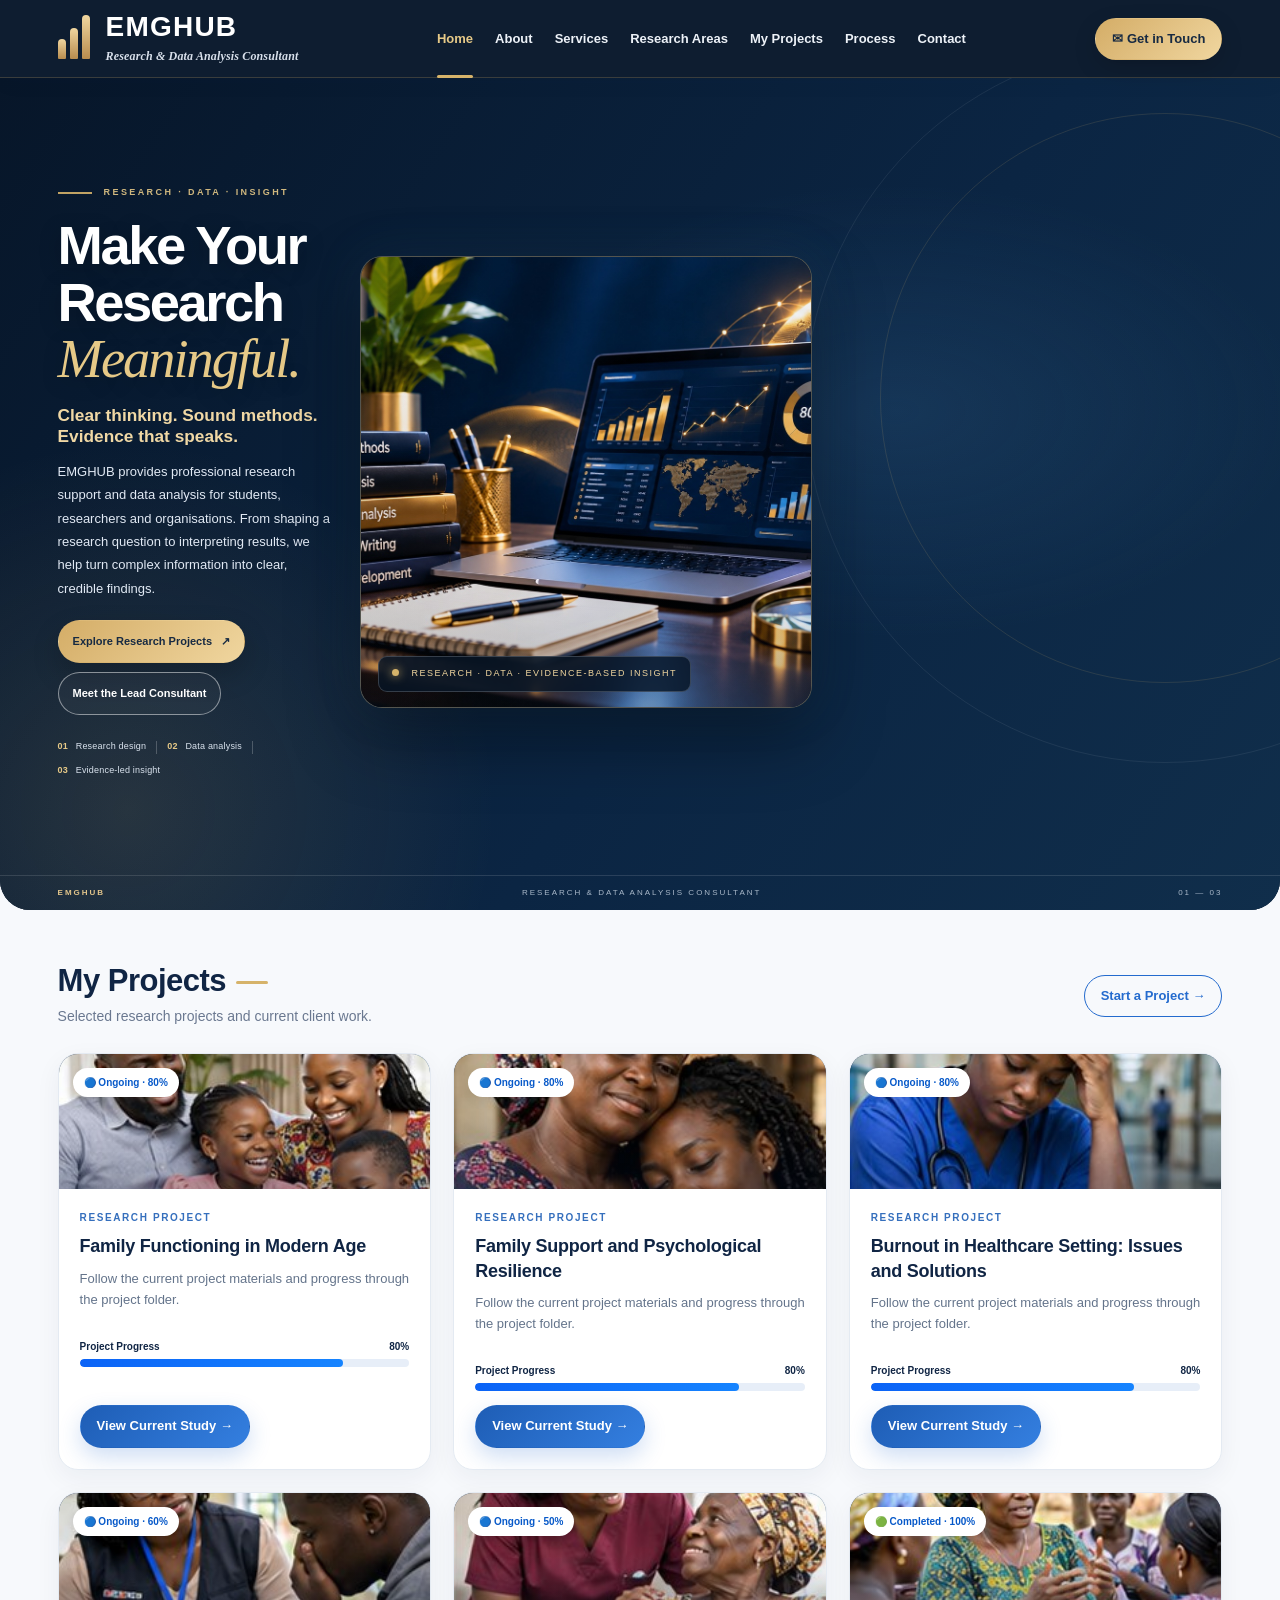
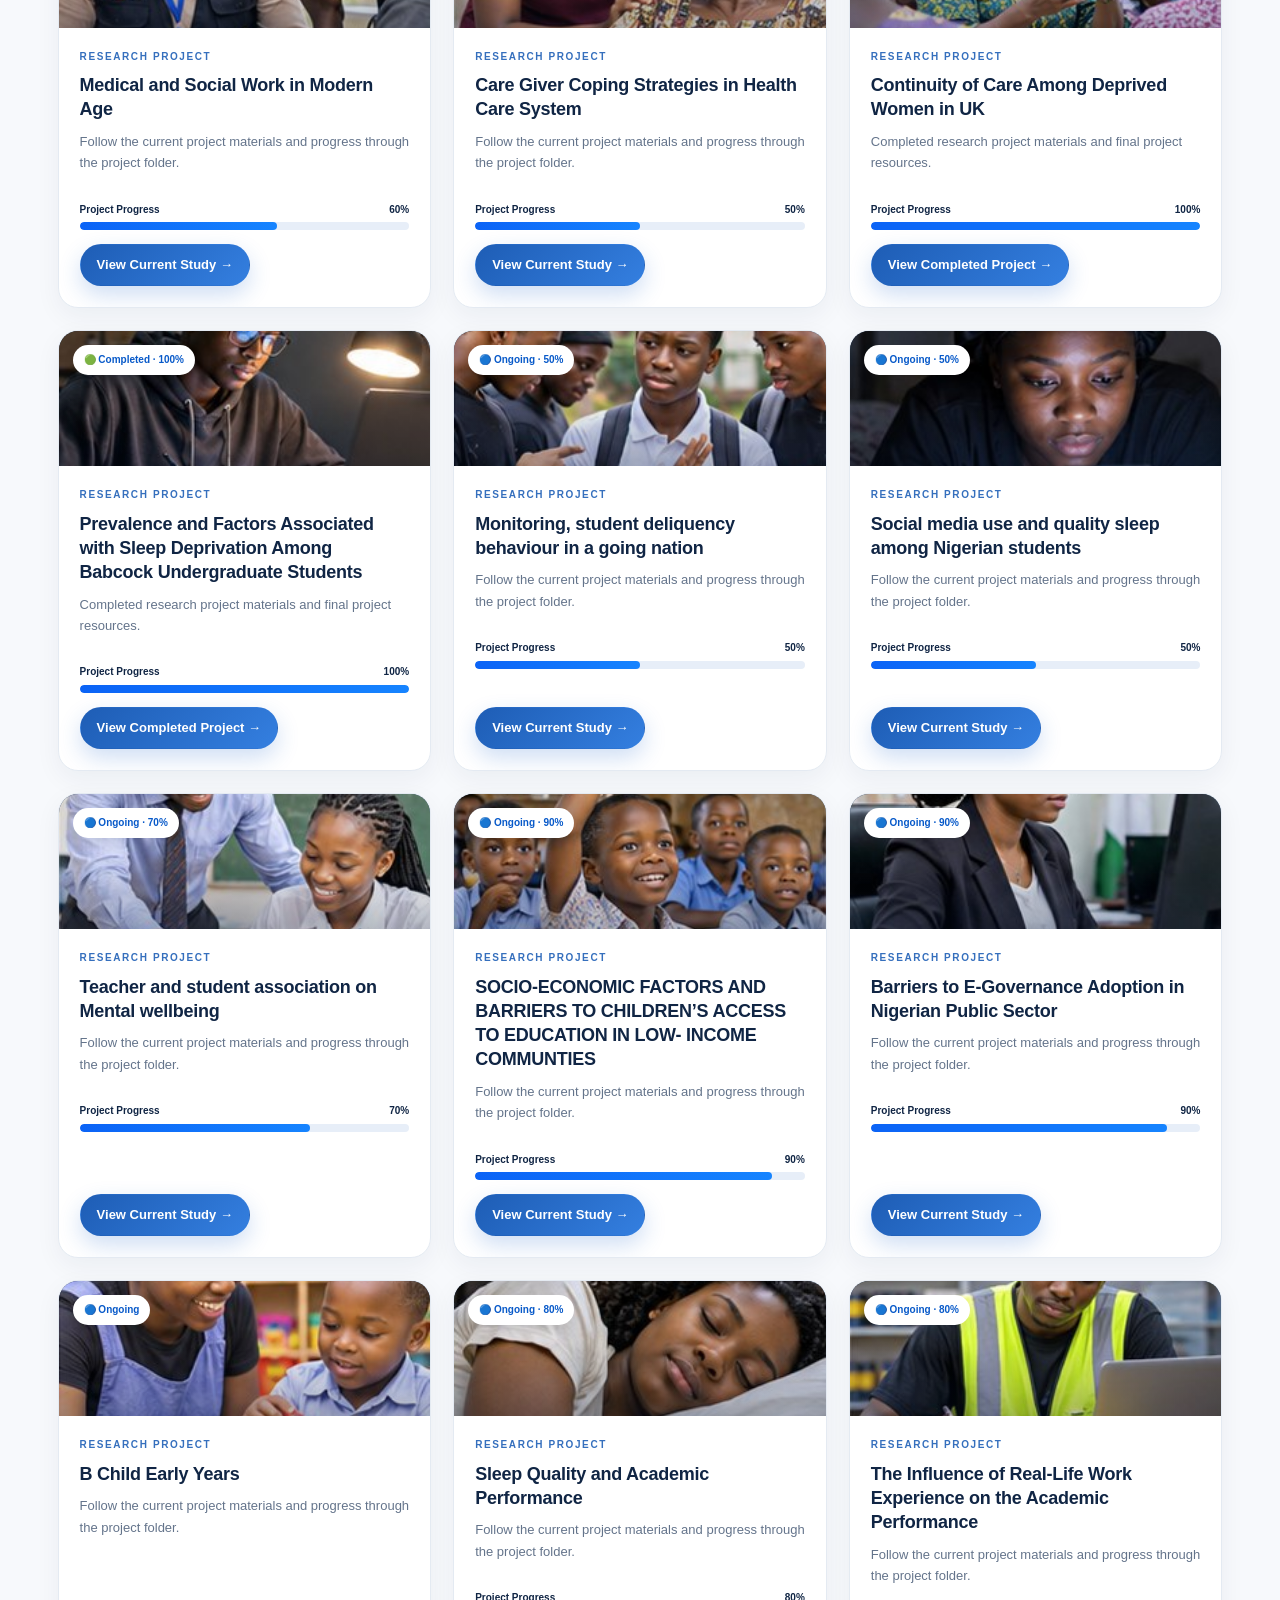
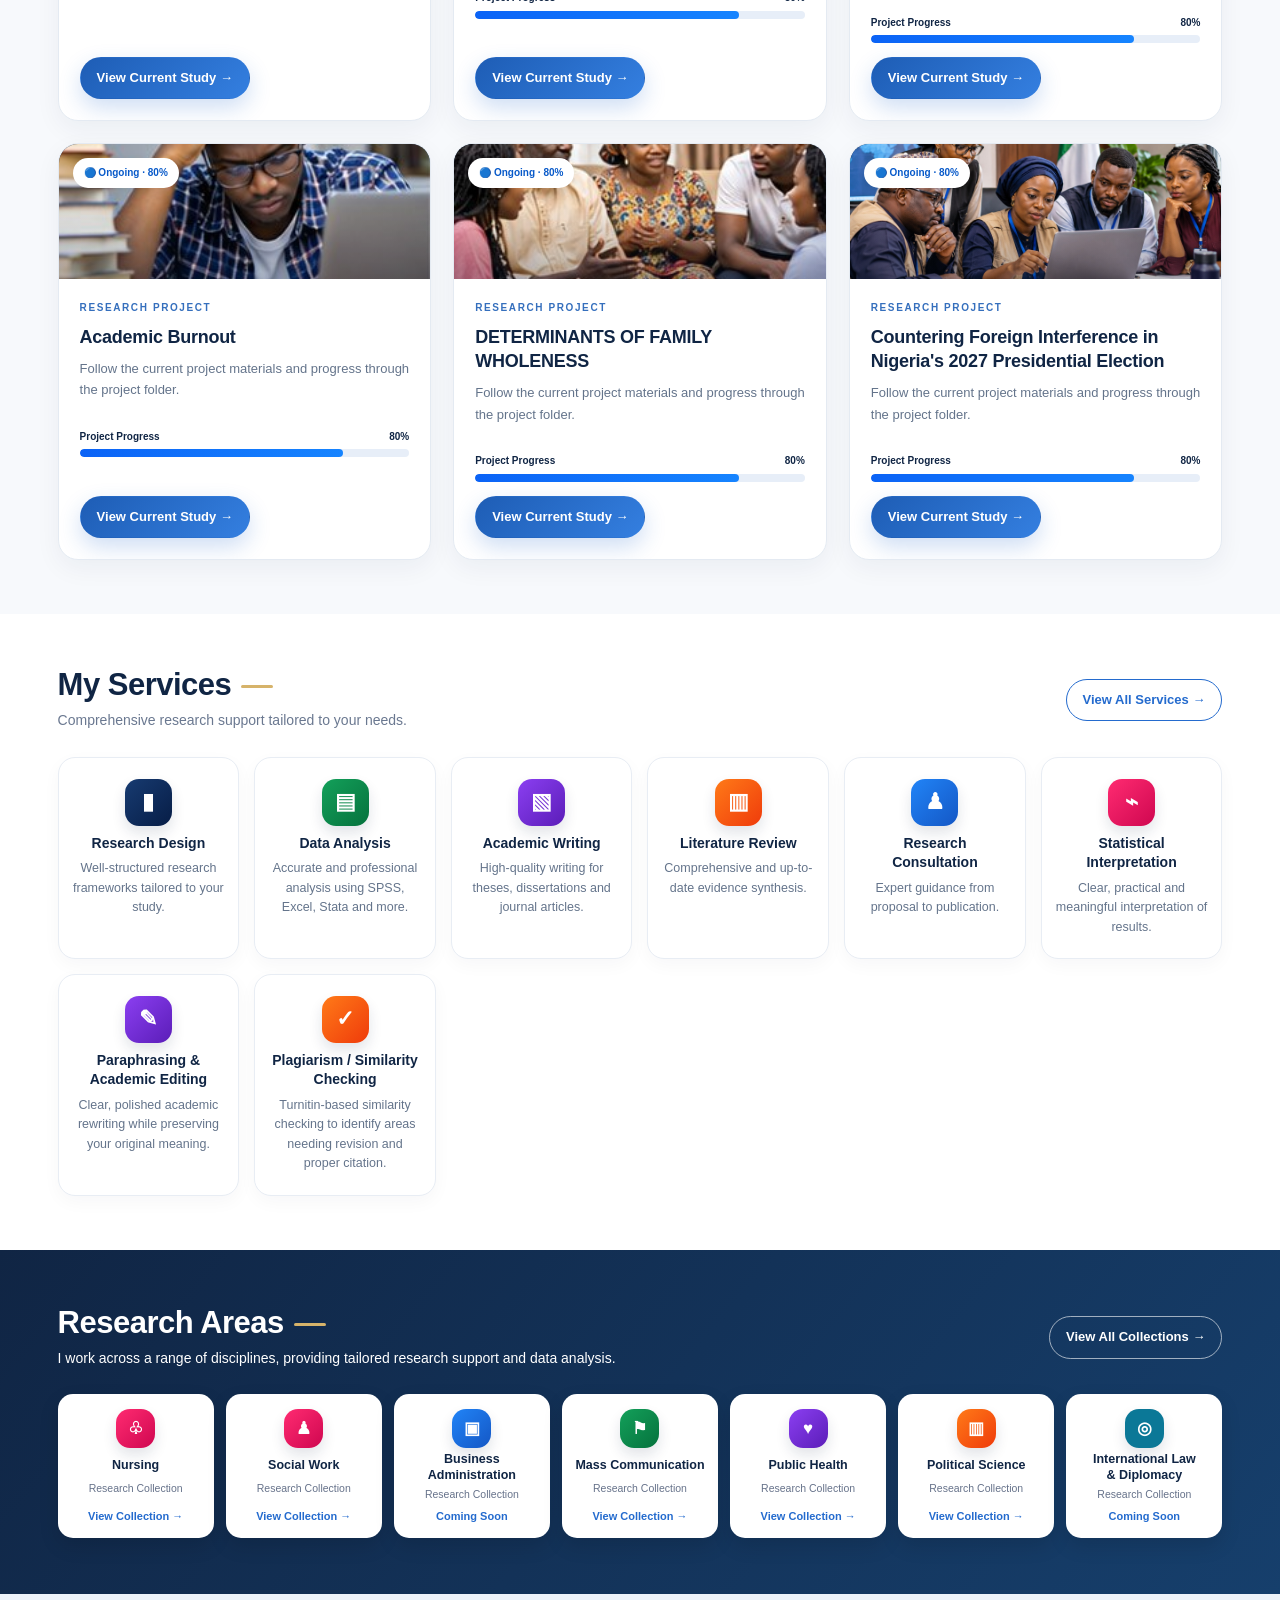
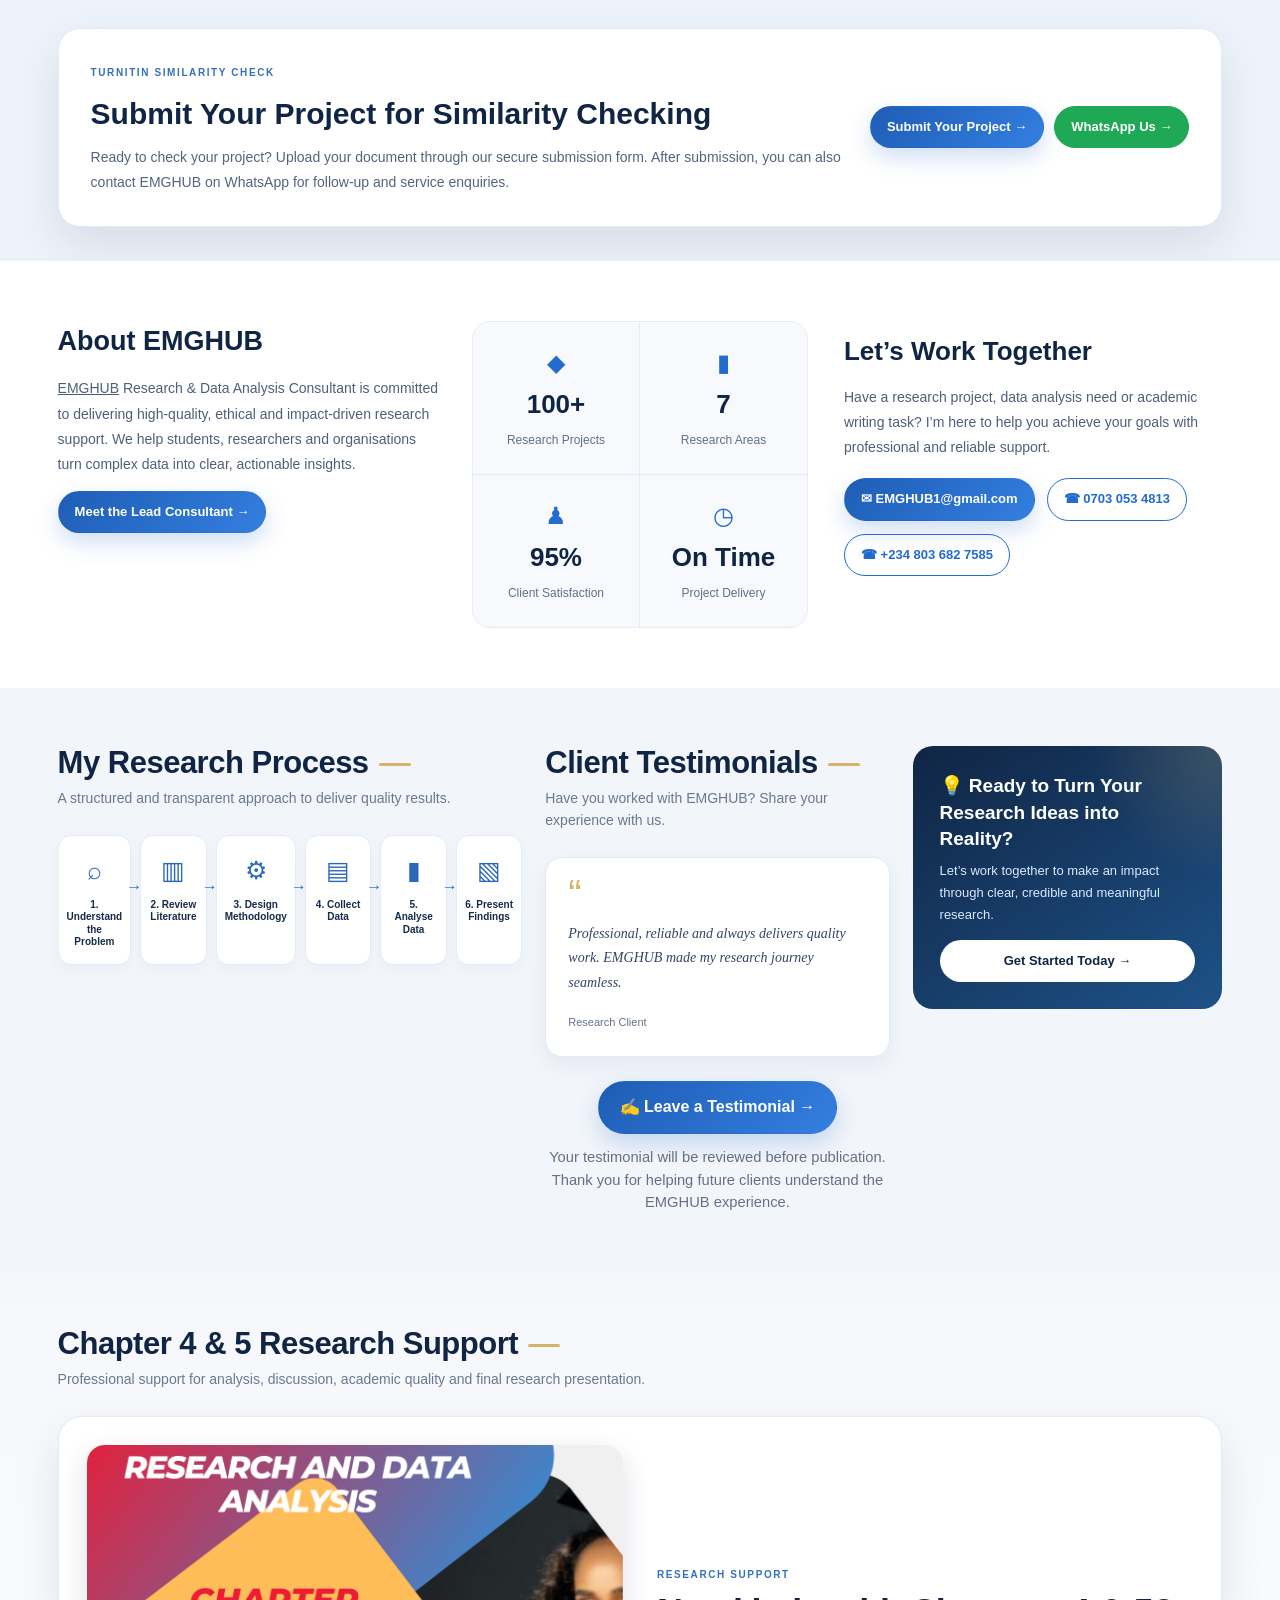
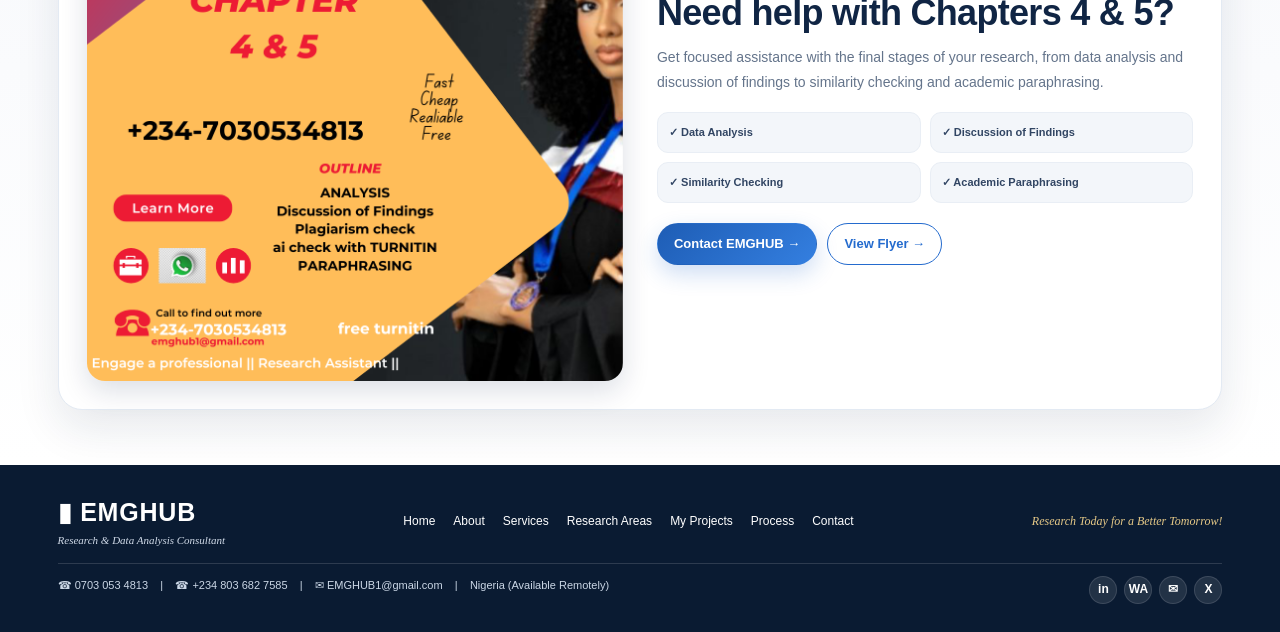
==== index.html @ dfee552e "Add files via upload" ====
<!DOCTYPE html>

<html lang="en">
<head>
<meta charset="utf-8"/>
<meta content="width=device-width, initial-scale=1.0" name="viewport"/>
<meta content="EMGHUB — Research &amp; Data Analysis Consultant. Research support, data analysis, academic writing and evidence-based research consultancy." name="description"/>
<title>EMGHUB | Research &amp; Data Analysis Consultant</title>
<style>
:root{
  --navy:#071b49; --blue:#0b63f6; --blue2:#1684ff; --ink:#10204a;
  --muted:#53627d; --line:#dce7f7; --soft:#f5f9ff; --white:#fff;
  --gold:#f5b63a; --shadow:0 14px 35px rgba(7,27,73,.10);
  --radius:18px;
}
*{box-sizing:border-box}
html{scroll-behavior:smooth}
body{margin:0;font-family:Inter,ui-sans-serif,system-ui,-apple-system,BlinkMacSystemFont,"Segoe UI",Arial,sans-serif;color:var(--ink);background:#fff}
a{text-decoration:none;color:inherit}
button{font:inherit}
.container{width:min(1240px,92%);margin:auto}
.topbar{height:72px;background:#fff;border-bottom:1px solid #e8eef8;display:flex;align-items:center;position:sticky;top:0;z-index:50}
.nav{display:flex;align-items:center;justify-content:space-between;gap:28px}
.brand{display:flex;align-items:center;gap:12px;min-width:250px}
.brandmark{width:39px;height:45px;display:flex;align-items:flex-end;gap:4px}
.brandmark i{display:block;width:9px;background:var(--blue);border-radius:2px 2px 0 0}
.brandmark i:nth-child(1){height:20px}.brandmark i:nth-child(2){height:31px}.brandmark i:nth-child(3){height:44px}
.brand strong{font-size:27px;letter-spacing:.5px;line-height:1;color:var(--navy)}
.brand small{display:block;font-family:Georgia,serif;font-style:italic;font-weight:600;font-size:12px;color:var(--navy);margin-top:3px}
.navlinks{display:flex;align-items:center;gap:27px;font-size:14px;color:#13234c}
.navlinks a{padding:26px 0;position:relative}
.navlinks a:hover,.navlinks a.active{color:var(--blue)}
.navlinks a.active:after{content:"";position:absolute;left:0;right:0;bottom:0;height:3px;background:var(--blue);border-radius:4px}
.btn{display:inline-flex;align-items:center;justify-content:center;gap:9px;border-radius:10px;padding:13px 20px;font-weight:700;border:1px solid transparent;cursor:pointer;transition:.2s}
.btn.primary{background:linear-gradient(135deg,#0b63f6,#167df7);color:#fff;box-shadow:0 8px 20px rgba(11,99,246,.18)}
.btn.primary:hover{transform:translateY(-2px);box-shadow:0 12px 25px rgba(11,99,246,.25)}
.btn.outline{border-color:#fff;color:#fff;background:transparent}
.btn.white{background:#fff;color:var(--navy)}
.btn.small{padding:10px 15px;font-size:13px}
.hero{min-height:495px;position:relative;overflow:hidden;color:#fff;background:#062c67}
.hero:before{content:"";position:absolute;inset:0;background:linear-gradient(90deg,rgba(2,20,49,.78) 0%,rgba(3,38,87,.83) 31%,rgba(3,46,98,.80) 58%,rgba(2,29,63,.55) 100%);z-index:1}
.hero-bg{position:absolute;inset:0;background:
 radial-gradient(circle at 75% 25%,rgba(19,121,255,.25),transparent 30%),
 linear-gradient(120deg,#082b60,#053f86 50%,#061d44)}
.hero-content{position:relative;z-index:2;min-height:495px;display:grid;grid-template-columns:270px 1fr 285px;align-items:center;gap:28px}
.portrait-wrap{height:495px;align-self:end;position:relative;display:flex;align-items:flex-end;justify-content:center;overflow:hidden}
.portrait{width:330px;height:440px;object-fit:cover;object-position:50% 18%;border-radius:160px 160px 0 0;filter:saturate(.98) contrast(1.02);box-shadow:0 0 0 1px rgba(255,255,255,.06)}
.portrait-tag{position:absolute;left:4px;bottom:0;background:rgba(5,30,67,.88);padding:15px 18px;width:205px;border-left:3px solid var(--blue2);border-radius:12px 12px 0 0}
.portrait-tag .script{font-family:"Brush Script MT","Segoe Script",cursive;font-size:27px}
.portrait-tag span{display:block;font-size:14px;margin-top:3px;font-weight:700}
.hero-copy{text-align:left;padding:22px 0}
.kicker{font-size:11px;letter-spacing:7px;font-weight:700;opacity:.9;margin-bottom:12px}
.hero h1{font-size:68px;letter-spacing:1px;margin:0 0 8px;font-weight:900;line-height:.95;text-shadow:0 5px 22px rgba(0,0,0,.22)}
.hero h2{font-family:Georgia,serif;font-style:italic;font-weight:500;font-size:27px;margin:0 0 14px}
.hero p{font-size:15px;line-height:1.55;max-width:570px;margin:0 0 18px;color:#e7f0ff}
.hero-actions{display:flex;gap:12px;flex-wrap:wrap}
.hero-trust{display:flex;gap:25px;margin-top:30px;flex-wrap:wrap}
.trust{display:flex;align-items:center;gap:9px;font-size:13px}
.icon-circle{width:44px;height:44px;border:2px solid #1881ff;border-radius:50%;display:grid;place-items:center;background:rgba(7,70,150,.48);font-size:20px}
.hero-side{height:100%;display:flex;align-items:center;justify-content:flex-end}
.quote-card{max-width:280px}
.quote{font-family:Georgia,serif;font-style:italic;font-size:18px;line-height:1.35;margin-bottom:15px}
.quote-line{width:35px;height:3px;background:#fff;margin-bottom:22px}
.book-stack{display:flex;flex-direction:column;gap:4px;transform:perspective(500px) rotateY(-5deg)}
.book{height:43px;border-radius:5px 10px 10px 5px;background:linear-gradient(90deg,#082750,#0b3e79);border-left:5px solid #126cf2;box-shadow:0 5px 10px rgba(0,0,0,.25);display:flex;align-items:center;padding:0 14px;color:#ffc44d;font-weight:800;font-size:12px;letter-spacing:.4px}
section{padding:22px 0}
.section-head{display:flex;justify-content:space-between;align-items:flex-end;gap:20px;margin-bottom:13px}
.section-head h2{margin:0;font-size:24px;line-height:1.1;color:var(--navy)}
.section-head h2:after{content:"";display:inline-block;width:40px;height:3px;background:var(--blue);margin-left:10px;vertical-align:middle;border-radius:5px}
.section-head p{margin:3px 0 0;color:var(--muted);font-size:13px}
.services{background:#fff}
.grid6{display:grid;grid-template-columns:repeat(6,1fr);gap:9px}
.service{min-height:138px;border:1px solid #edf1f7;background:#fff;border-radius:12px;padding:14px 10px;text-align:center;box-shadow:0 5px 16px rgba(7,27,73,.045);transition:.2s}
.service:hover{transform:translateY(-4px);box-shadow:var(--shadow)}
.tile-icon{width:47px;height:47px;margin:0 auto 8px;border-radius:10px;display:grid;place-items:center;color:#fff;font-size:22px;font-weight:800}
.service h3{font-size:14px;margin:0 0 6px;color:var(--navy)}
.service p{font-size:12px;line-height:1.35;color:var(--muted);margin:0}
.c1{background:linear-gradient(135deg,#173b71,#071d46)}.c2{background:linear-gradient(135deg,#13a05a,#06723d)}
.c3{background:linear-gradient(135deg,#8b3ff1,#5b1db8)}.c4{background:linear-gradient(135deg,#ff7a18,#ef3b0b)}
.c5{background:linear-gradient(135deg,#2184f7,#1457c5)}.c6{background:linear-gradient(135deg,#ff2b71,#cf0750)}
.areas{background:linear-gradient(110deg,#073d78,#062b5b);color:#fff}
.areas .section-head h2,.areas .section-head p{color:#fff}
.area-grid{display:grid;grid-template-columns:repeat(7,1fr);gap:7px}
.area{background:#fff;color:var(--navy);border-radius:9px;padding:9px 6px 10px;text-align:center;min-height:117px;display:flex;flex-direction:column;align-items:center;justify-content:space-between;box-shadow:0 5px 14px rgba(0,0,0,.08)}
.area .tile-icon{width:39px;height:39px;margin:0 auto 4px;font-size:17px}
.area h3{font-size:12px;line-height:1.05;margin:0 0 2px}
.area span{font-size:10px;color:#66728a}
.area a{font-size:11px;color:var(--blue);font-weight:700;margin-top:6px}
.courses{background:#fff}
.course-grid{display:grid;grid-template-columns:repeat(7,1fr);gap:8px}
.course{padding:12px 6px 9px;text-align:center;border:1px solid #edf1f7;border-radius:11px;min-height:113px}
.course .tile-icon{width:42px;height:42px;font-size:18px;margin-bottom:7px}
.course h3{font-size:11.5px;line-height:1.1;margin:0;color:var(--navy)}
.course a{display:inline-block;margin-top:9px;font-size:10.5px;color:var(--blue);font-weight:700}
.about{background:linear-gradient(180deg,#f8fbff,#fff)}
.about-grid{display:grid;grid-template-columns:1.15fr 1fr 1.15fr;gap:22px;align-items:stretch}
.about h2{margin:0 0 12px;color:var(--navy);font-size:24px}
.about p{font-size:13px;line-height:1.6;color:#4f5f79}
.stats{display:grid;grid-template-columns:1fr 1fr;border:1px solid #e6edf7;border-radius:14px;background:#f8fbff;overflow:hidden}
.stat{padding:18px;text-align:center;border-right:1px solid #e5ecf7;border-bottom:1px solid #e5ecf7}
.stat:nth-child(2n){border-right:0}.stat:nth-last-child(-n+2){border-bottom:0}
.stat b{display:block;font-size:23px;color:var(--navy);margin:3px 0}
.stat span{font-size:11px;color:#61708b}
.contact-box{padding-left:4px}
.contact-box h2{margin-bottom:8px}
.contact-box .btn{margin:4px 3px 0 0}
.contact-row{display:flex;gap:8px;flex-wrap:wrap;margin-top:8px}
.process-testimonial{background:#f5f9ff}
.pt-grid{display:grid;grid-template-columns:1.4fr 1fr 1fr;gap:16px}
.process{display:grid;grid-template-columns:repeat(6,1fr);gap:7px}
.step{background:#fff;border:1px solid #e3ebf7;border-radius:10px;padding:12px 6px;text-align:center;min-height:110px;position:relative}
.step:not(:last-child):after{content:"→";position:absolute;right:-12px;top:39px;color:var(--blue);font-weight:900;z-index:2}
.step-icon{font-size:25px;color:var(--blue);margin-bottom:9px}
.step b{display:block;font-size:10px;line-height:1.25}
.testimonial{background:#fff;border:1px solid #e2eaf6;border-radius:13px;padding:18px;box-shadow:0 5px 16px rgba(7,27,73,.04)}
.testimonial .mark{font-size:34px;color:var(--blue);line-height:.7}
.testimonial p{font-family:Georgia,serif;font-style:italic;font-size:13px;line-height:1.5;color:#344465}
.testimonial small{color:#63728b;font-size:10px}
.cta{background:linear-gradient(145deg,#06316d,#0758b4);color:#fff;border-radius:15px;padding:22px;min-height:175px;display:flex;flex-direction:column;justify-content:center}
.cta h3{margin:0 0 7px;font-size:16px}.cta p{font-size:11px;color:#d9e9ff;line-height:1.5;margin:0 0 14px}
.footer{background:#062652;color:#fff;padding:18px 0}
.footer-top{display:flex;align-items:center;justify-content:space-between;gap:20px}
.footer-brand strong{font-size:22px}.footer-brand small{display:block;font-family:Georgia,serif;font-style:italic;font-size:10px}
.footer-links{display:flex;gap:18px;font-size:11px}
.footer-note{font-family:Georgia,serif;font-style:italic;font-size:12px}
.footer-bottom{display:flex;justify-content:space-between;gap:15px;border-top:1px solid rgba(255,255,255,.14);margin-top:14px;padding-top:12px;font-size:11px;color:#dbe8fb}
.socials{display:flex;gap:7px}.social{width:28px;height:28px;border-radius:5px;background:#fff;color:var(--navy);display:grid;place-items:center;font-weight:800;font-size:12px}
@media(max-width:1050px){
 .navlinks{gap:13px}.brand{min-width:auto}.nav .btn{display:none}
 .hero-content{grid-template-columns:220px 1fr}.hero-side{display:none}
 .grid6{grid-template-columns:repeat(3,1fr)}.area-grid{grid-template-columns:repeat(4,1fr)}.course-grid{grid-template-columns:repeat(4,1fr)}
 .about-grid{grid-template-columns:1fr 1fr}.contact-box{grid-column:1/-1}.pt-grid{grid-template-columns:1fr 1fr}.process{grid-template-columns:repeat(3,1fr)}
 .step:not(:last-child):after{display:none}
}
@media(max-width:760px){
 .topbar{height:auto;min-height:66px}.nav{padding:9px 0;flex-wrap:wrap}.navlinks{order:3;width:100%;overflow:auto;justify-content:flex-start;gap:22px}.navlinks a{padding:7px 0;font-size:12px;white-space:nowrap}.navlinks a.active:after{bottom:-1px}
 .brand strong{font-size:22px}.brand small{font-size:9px}
 .hero-content{grid-template-columns:1fr;min-height:auto;padding-top:25px}.hero{min-height:auto}.portrait-wrap{height:300px;order:2}.portrait{width:245px;height:300px}.hero-copy{order:1;text-align:center}.hero h1{font-size:51px}.hero h2{font-size:21px}.hero p{font-size:13px;margin-left:auto;margin-right:auto}.hero-actions,.hero-trust{justify-content:center}.hero-trust{margin-top:18px}.portrait-tag{left:50%;transform:translateX(-50%);bottom:0}
 .grid6{grid-template-columns:repeat(2,1fr)}.area-grid{grid-template-columns:repeat(2,1fr)}.course-grid{grid-template-columns:repeat(2,1fr)}
 .section-head{align-items:flex-start}.section-head .btn{display:none}
 .about-grid,.pt-grid{grid-template-columns:1fr}.process{grid-template-columns:repeat(2,1fr)}
 .footer-top,.footer-bottom{flex-direction:column;align-items:flex-start}.footer-links{flex-wrap:wrap}
}

.projects-section{background:#fff}
.project-grid{display:grid;grid-template-columns:repeat(3,minmax(0,1fr));gap:18px}
.project-card{border:1px solid #e1e9f5;border-radius:16px;overflow:hidden;background:#fff;box-shadow:0 8px 24px rgba(7,27,73,.07);transition:.2s}
.project-card:hover{transform:translateY(-4px);box-shadow:0 15px 32px rgba(7,27,73,.12)}
.project-visual{height:170px;background:linear-gradient(135deg,#062d66,#0b63f6);position:relative;display:grid;place-items:center;overflow:hidden}
.project-image{position:absolute;inset:0;width:100%;height:100%;object-fit:cover;display:block;transition:transform .45s ease}.project-card:hover .project-image{transform:scale(1.045)}.project-visual:after{content:"";position:absolute;inset:45% 0 0;background:linear-gradient(transparent,rgba(4,18,43,.28));pointer-events:none}.project-status{box-shadow:0 3px 12px rgba(0,0,0,.12)}
.project-visual:before{content:"";position:absolute;width:220px;height:220px;border-radius:50%;background:rgba(255,255,255,.08);right:-80px;top:-110px}
.folder-icon{font-size:55px;filter:drop-shadow(0 8px 10px rgba(0,0,0,.18));z-index:1}
.project-status{position:absolute;left:12px;top:12px;background:#fff;color:#0759c9;padding:7px 10px;border-radius:20px;font-size:10px;font-weight:800;z-index:2}
.project-body{padding:17px}
.project-type{font-size:9px;letter-spacing:1.7px;color:var(--blue);font-weight:800}
.project-body h3{font-size:21px;line-height:1.2;color:var(--navy);margin:8px 0}
.project-body p{font-size:12px;line-height:1.5;color:var(--muted);min-height:38px;margin:0 0 14px}
@media(max-width:1050px){.project-grid{grid-template-columns:repeat(2,minmax(0,1fr))}}\n@media(max-width:760px){.project-grid{grid-template-columns:1fr}}

<style>.quality-section{background:#f5f9ff;padding:10px 0}.quality-box{background:linear-gradient(135deg,#062b5d,#0b63c7);border-radius:16px;padding:24px 28px;color:#fff;display:flex;align-items:center;justify-content:space-between;gap:24px;box-shadow:0 12px 30px rgba(7,27,73,.12)}.quality-box h2{font-size:23px;margin:7px 0}.quality-box p{font-size:12px;line-height:1.55;color:#e3efff;margin:0;max-width:760px}.quality-actions{display:flex;gap:9px;flex-wrap:wrap}.project-grid{grid-template-columns:repeat(2,minmax(0,1fr))}@media(max-width:760px){.quality-box{flex-direction:column;align-items:flex-start}.project-grid{grid-template-columns:1fr}}
.chapters-section{background:linear-gradient(180deg,#f7faff 0%,#ffffff 100%);padding:34px 0}
.chapters-card{display:grid;grid-template-columns:minmax(300px,1fr) minmax(280px,1fr);gap:28px;align-items:center;background:#fff;border:1px solid #dfe8f5;border-radius:22px;padding:22px;box-shadow:0 14px 36px rgba(7,27,73,.10)}
.chapters-image{width:100%;display:block;border-radius:16px;box-shadow:0 10px 28px rgba(7,27,73,.14);cursor:pointer;transition:.2s}
.chapters-image:hover{transform:translateY(-3px);box-shadow:0 16px 34px rgba(7,27,73,.18)}
.chapters-copy .project-type{display:inline-block;margin-bottom:5px}
.chapters-copy h2{font-size:30px;line-height:1.12;color:var(--navy);margin:5px 0 12px}
.chapters-copy p{font-size:13px;line-height:1.65;color:var(--muted);margin:0 0 16px}
.chapters-list{display:grid;grid-template-columns:1fr 1fr;gap:9px;margin:0 0 20px;padding:0;list-style:none}
.chapters-list li{font-size:11px;font-weight:700;color:#314563;background:#f4f8fd;border-radius:9px;padding:9px 10px}
.chapters-actions{display:flex;gap:10px;flex-wrap:wrap}
@media(max-width:760px){.chapters-card{grid-template-columns:1fr;padding:14px}.chapters-copy h2{font-size:25px}.chapters-list{grid-template-columns:1fr}.chapters-section{padding:25px 0}}
.turnitin-submit{background:#eef5ff;padding:22px 0}.turnitin-box{background:#fff;border:1px solid #dce9f8;border-radius:18px;padding:26px;display:flex;align-items:center;justify-content:space-between;gap:28px;box-shadow:0 12px 30px rgba(7,27,73,.08)}.turnitin-copy{max-width:760px}.turnitin-copy h2{margin:7px 0 8px;font-size:25px;color:#062b5d}.turnitin-copy p{margin:0;color:#52657d;line-height:1.6;font-size:13px}.turnitin-actions{display:flex;gap:10px;flex-wrap:wrap;min-width:max-content}.btn.whatsapp{background:#1fa855;color:#fff;border-color:#1fa855}.btn.whatsapp:hover{filter:brightness(.95)}@media(max-width:760px){.turnitin-box{flex-direction:column;align-items:flex-start}.turnitin-actions{min-width:0}}

/* Research-led hero redesign */
.hero-research{position:relative;isolation:isolate;min-height:650px;overflow:hidden;border-radius:0 0 34px 34px;background:#0b1d35}
.hero-research:before{background:linear-gradient(100deg,rgba(7,20,39,.98) 0%,rgba(11,31,56,.94) 48%,rgba(15,48,78,.76) 100%);z-index:-1}
.hero-research .hero-bg{background:radial-gradient(ellipse at 78% 42%,rgba(48,111,165,.35),transparent 34%),radial-gradient(circle at 12% 90%,rgba(214,179,106,.12),transparent 27%),linear-gradient(125deg,#09182d,#102d4b 58%,#173d5b)}
.hero-research-content{min-height:650px;display:grid;grid-template-columns:minmax(0,1.02fr) minmax(440px,.98fr);gap:54px;align-items:center;padding-top:30px;padding-bottom:45px}
.hero-research .hero-copy{padding:25px 0;max-width:650px}
.hero-research .kicker{display:flex;align-items:center;gap:12px;letter-spacing:3px;font-size:10px;color:#e7c98e;margin-bottom:23px}
.kicker-line{width:34px;height:2px;background:var(--gold);display:inline-block}
.hero-research h1{font-size:clamp(48px,5.5vw,75px);line-height:1.02;letter-spacing:-2.8px;font-weight:800;max-width:680px;margin:0 0 20px;color:#fff}
.hero-research h1 em{font-family:Georgia,serif;font-weight:500;color:#e3c487;letter-spacing:-2px}
.hero-research h2{font-family:Inter,Arial,sans-serif;font-style:normal;font-weight:650;font-size:clamp(17px,1.6vw,21px);color:#f4f7fb;margin:0 0 15px;line-height:1.5}
.hero-research p{font-size:15px;line-height:1.9;color:#cbd8e7;max-width:590px;margin:0 0 27px}
.hero-research .hero-actions{gap:13px}.hero-research .btn.primary{background:linear-gradient(135deg,#d4ad67,#f0d69f);color:#172a42;box-shadow:0 12px 28px rgba(0,0,0,.18)}.hero-research .btn.outline{border-color:rgba(255,255,255,.38);color:#fff;background:rgba(255,255,255,.035)}
.hero-proof{display:flex;align-items:center;gap:17px;flex-wrap:wrap;margin-top:36px;color:#d4deea;font-size:11px;letter-spacing:.2px}.hero-proof b{color:#e4c88f;margin-right:5px}.hero-proof>i{height:17px;width:1px;background:rgba(255,255,255,.22)}
.analysis-visual{position:relative;min-height:475px;display:flex;align-items:center;justify-content:center;padding:25px 5px}
.visual-glow{position:absolute;width:410px;height:410px;border-radius:50%;background:rgba(56,128,179,.17);filter:blur(45px)}
.visual-label{position:absolute;top:0;right:8%;font-size:9px;letter-spacing:2px;color:#c9d7e6;display:flex;align-items:center;gap:9px}.live-dot{width:7px;height:7px;background:#d9bb7d;border-radius:50%;box-shadow:0 0 0 5px rgba(217,187,125,.12)}
.analysis-window{position:relative;width:min(100%,495px);background:rgba(255,255,255,.97);border:1px solid rgba(255,255,255,.6);border-radius:19px;box-shadow:0 35px 90px rgba(0,0,0,.32);overflow:hidden;transform:perspective(1200px) rotateY(-5deg) rotateX(2deg)}
.window-top{height:45px;background:#f2f5f8;border-bottom:1px solid #e3e9ef;display:flex;align-items:center;padding:0 16px;gap:12px;color:#728096;font-size:8px;letter-spacing:1.5px;font-weight:800}.window-dots{display:flex;gap:5px}.window-dots i{width:6px;height:6px;border-radius:50%;background:#d4ad67}.window-dots i:nth-child(2){background:#9eb4c9}.window-dots i:nth-child(3){background:#6c8aa8}.window-top b{margin-left:auto;color:#193957;font-size:12px;letter-spacing:1px}
.window-body{padding:22px 23px 20px}.window-heading{display:flex;align-items:center;justify-content:space-between;margin-bottom:17px}.window-heading small,.metric-card small,.insight-strip small{display:block;color:#8a97a8;font-size:8px;letter-spacing:1.4px;font-weight:800}.window-heading strong{display:block;color:#172f4a;font-size:19px;margin-top:3px}.window-chip{font-size:8px;letter-spacing:1px;color:#527b70;background:#e9f3ee;padding:7px 9px;border-radius:20px;font-weight:800}
.metric-row{display:grid;grid-template-columns:repeat(3,1fr);gap:9px;margin-bottom:12px}.metric-card{background:#f5f7f9;border:1px solid #e9edf1;border-radius:10px;padding:10px 12px}.metric-card b{display:block;font-size:22px;color:#173958;line-height:1.2;margin:4px 0 1px}.metric-card span{font-size:9px;color:#718095}
.chart-card{border:1px solid #e9edf1;border-radius:11px;padding:12px 13px 10px}.chart-title{display:flex;justify-content:space-between;align-items:center;color:#30465e;font-size:10px;font-weight:750}.chart-title small{font-size:7px;letter-spacing:1px;color:#9aa6b5}.chart-area{height:125px;display:flex;gap:10px;padding:13px 5px 0}.chart-y{display:flex;flex-direction:column;justify-content:space-between;padding:0 0 4px}.chart-y i{width:14px;height:1px;background:#dce4eb}.chart-bars{flex:1;display:flex;align-items:flex-end;justify-content:space-around;gap:10px;border-bottom:1px solid #dce4eb;background:repeating-linear-gradient(to bottom,transparent 0,transparent 29px,#edf1f4 30px)}.chart-bars span{width:7%;border-radius:5px 5px 0 0;background:linear-gradient(180deg,#d9bb7d,#b88c4e);box-shadow:0 3px 8px rgba(184,140,78,.12)}.chart-bars span:nth-child(2n){background:linear-gradient(180deg,#83a9c8,#416f98)}.chart-legend{display:flex;gap:17px;margin-top:9px;color:#7d8998;font-size:8px}.chart-legend i{display:inline-block;width:6px;height:6px;border-radius:2px;background:#c49b60;margin-right:4px}.chart-legend span:nth-child(2) i{background:#6689a8}
.insight-strip{display:flex;align-items:center;gap:10px;background:#f4f7f9;border-radius:10px;padding:11px 13px;margin-top:12px}.insight-icon{width:28px;height:28px;border-radius:8px;background:#173958;color:#e5c78c;display:grid;place-items:center}.insight-strip b{display:block;font-size:10px;color:#203b55;margin-top:2px}.insight-arrow{margin-left:auto;color:#9b7944;font-size:18px}
.floating-note{position:absolute;z-index:2;display:flex;align-items:center;gap:10px;background:rgba(255,255,255,.96);padding:11px 14px;border-radius:12px;box-shadow:0 12px 30px rgba(0,0,0,.18);color:#183550}.floating-note>span{width:31px;height:31px;border-radius:9px;background:#f2eadb;color:#9c7743;display:grid;place-items:center;font-size:18px}.floating-note b{display:block;font-size:10px}.floating-note small{display:block;color:#8290a0;font-size:8px;margin-top:2px}.note-top{top:83px;left:-14px}.note-bottom{bottom:54px;right:-5px}.hero-orbit{position:absolute;border:1px solid rgba(214,179,106,.14);border-radius:50%;pointer-events:none}.orbit-one{width:570px;height:570px;right:-170px;top:35px}.orbit-two{width:720px;height:720px;right:-245px;top:-35px;border-color:rgba(255,255,255,.07)}
.hero-bottom-line{position:absolute;bottom:0;left:0;right:0;height:37px;border-top:1px solid rgba(255,255,255,.12);display:flex;align-items:center;justify-content:space-between;padding:0 4.5%;font-size:8px;letter-spacing:2px;color:#a9b8c9}.hero-bottom-line span:first-child{color:#e2c58b;font-weight:800}
@media(max-width:1050px){.hero-research-content{grid-template-columns:1fr  .9fr;gap:25px}.hero-research h1{font-size:clamp(44px,5vw,62px)}.analysis-window{transform:none}.note-top{left:0}.note-bottom{right:0}}
@media(max-width:760px){.hero-research{min-height:auto;border-radius:0 0 23px 23px}.hero-research-content{grid-template-columns:1fr;min-height:auto;padding-top:55px;padding-bottom:65px;gap:8px}.hero-research .hero-copy{padding:5px 0 12px}.hero-research h1{font-size:clamp(43px,11vw,60px);letter-spacing:-1.8px}.hero-research h2{font-size:17px}.hero-research p{font-size:13px;line-height:1.8}.hero-proof{gap:10px;margin-top:23px;font-size:9px}.analysis-visual{min-height:365px;padding:25px 3px 20px}.analysis-window{width:100%;border-radius:14px}.window-body{padding:16px}.window-heading strong{font-size:16px}.chart-area{height:95px}.note-top{top:5px;left:0}.note-bottom{bottom:2px;right:0}.floating-note{padding:8px 10px}.hero-bottom-line{height:31px;font-size:7px;letter-spacing:1px}.orbit-one,.orbit-two{right:-300px}}


/* EMGHUB hero revision: research workspace graphic, no portrait in hero */
.hero-consultant{min-height:690px;background:#07182d!important;border-radius:0 0 30px 30px;}
.hero-consultant:before{background:linear-gradient(100deg,rgba(5,17,33,.96) 0%,rgba(8,27,49,.88) 48%,rgba(8,27,49,.42) 100%)!important;}
.hero-consultant .hero-bg{background:radial-gradient(ellipse at 78% 42%,rgba(55,112,160,.28),transparent 34%),radial-gradient(circle at 12% 88%,rgba(214,179,106,.13),transparent 27%),linear-gradient(125deg,#071629,#0b2543 58%,#102e4b)!important;}
.hero-consultant .hero-research-content,.hero-consultant .hero-content{min-height:690px;grid-template-columns:minmax(0,.92fr) minmax(0,1.08fr);gap:48px;padding-top:35px;padding-bottom:58px;align-items:center;}
.hero-consultant .hero-copy{max-width:640px;padding:22px 0;}
.hero-consultant .kicker{font-size:10px;letter-spacing:2.6px;margin-bottom:23px;color:#e6c987;}
.hero-consultant h1{font-size:clamp(48px,5.1vw,76px);line-height:1.02;letter-spacing:-2.8px;margin-bottom:18px;}
.hero-consultant h1 em{display:block;font-family:Georgia,serif;color:#e6c987;font-weight:500;}
.hero-consultant h2{font-size:clamp(16px,1.5vw,20px);margin-bottom:13px;color:#f4f7fb;}
.hero-consultant p{font-size:15px;line-height:1.8;margin-bottom:25px;max-width:610px;color:#d4deea;}
.hero-consultant .hero-actions{gap:13px;}
.hero-consultant .hero-actions .btn{font-size:12px;padding:14px 18px;}
.hero-consultant .hero-actions .btn.primary{background:linear-gradient(135deg,#d4ad67,#f0d69f)!important;color:#172a42!important;box-shadow:0 12px 28px rgba(0,0,0,.2);}
.hero-consultant .hero-actions .btn.outline{border-color:rgba(255,255,255,.48);color:#fff;}
.hero-consultant .hero-proof{gap:14px;margin-top:32px;font-size:10px;color:#dbe4ef;}
.hero-consultant .hero-proof b{color:#e6c987;}
.hero-workspace-visual{position:relative;min-width:0;align-self:center;border:1px solid rgba(224,194,132,.34);border-radius:22px;overflow:hidden;box-shadow:0 28px 70px rgba(0,0,0,.42),0 0 50px rgba(63,129,180,.12);background:#0a1d34;}
.hero-workspace-visual:after{content:"";position:absolute;inset:0;background:linear-gradient(90deg,rgba(7,22,41,.08),transparent 40%,rgba(7,22,41,.05)),linear-gradient(0deg,rgba(7,22,41,.24),transparent 28%);pointer-events:none;}
.hero-workspace-visual img{display:block;width:100%;height:450px;object-fit:cover;object-position:center;}
.workspace-caption{position:absolute;z-index:2;left:17px;bottom:15px;padding:10px 13px;border:1px solid rgba(255,255,255,.18);border-radius:9px;background:rgba(5,20,37,.82);backdrop-filter:blur(10px);color:#f0d69f;font-size:9px;letter-spacing:1.5px;}
.workspace-pulse{display:inline-block;width:7px;height:7px;border-radius:50%;background:#d6b36a;box-shadow:0 0 10px #d6b36a;margin-right:8px;}
.hero-consultant .hero-bottom-line{height:35px;}
@media(max-width:1050px){.hero-consultant .hero-research-content,.hero-consultant .hero-content{grid-template-columns:minmax(0,.95fr) minmax(0,1.05fr);gap:25px}.hero-workspace-visual img{height:390px}.hero-consultant h1{font-size:clamp(43px,5vw,62px)}}
@media(max-width:760px){.hero-consultant{min-height:auto;border-radius:0 0 23px 23px}.hero-consultant .hero-research-content,.hero-consultant .hero-content{grid-template-columns:1fr;min-height:auto;padding-top:48px;padding-bottom:62px;gap:28px}.hero-consultant .hero-copy{order:1;padding:0;text-align:left}.hero-consultant h1{font-size:clamp(43px,11vw,62px)}.hero-consultant p{font-size:14px}.hero-workspace-visual{order:2;width:100%;}.hero-workspace-visual img{height:auto;aspect-ratio:4/3;object-fit:cover}.hero-consultant .hero-proof{gap:9px;margin-top:24px;font-size:9px}.hero-consultant .hero-proof>i{display:none}.hero-consultant .hero-actions{display:flex}.hero-consultant .hero-actions .btn{font-size:11px;padding:12px 14px}}
@media(max-width:480px){.hero-consultant .hero-actions{display:grid;grid-template-columns:1fr}.hero-consultant .hero-actions .btn{width:100%}.hero-workspace-visual img{aspect-ratio:1/1.02}.workspace-caption{left:10px;bottom:10px;font-size:7px;letter-spacing:1px;padding:8px 10px}}

</style>
<style>
/* EMGHUB premium navy visual refresh */
:root{--navy:#102544;--blue:#246BCE;--blue2:#4D91F2;--ink:#172B49;--muted:#64748b;--line:#e2eaf4;--soft:#f5f7fb;--gold:#D6B36A;--shadow:0 18px 44px rgba(16,37,68,.10);--radius:20px}
html{scroll-behavior:smooth;scroll-padding-top:92px}
body{font-family:Inter,"Segoe UI",Arial,sans-serif;line-height:1.55;color:var(--ink);background:#f7f9fc}
.container{width:min(1240px,91%)}
.topbar{height:78px;background:rgba(255,255,255,.96);backdrop-filter:blur(14px);border-bottom:1px solid rgba(16,37,68,.08);box-shadow:0 5px 22px rgba(16,37,68,.035)}
.brand{gap:13px}.brandmark{width:35px;height:40px;gap:4px}.brandmark i{width:8px;background:linear-gradient(180deg,var(--blue2),var(--navy));border-radius:4px 4px 1px 1px}.brand strong{font-size:28px;letter-spacing:1.2px;color:var(--navy)}.brand small{font-size:12px;color:#64748b;letter-spacing:.15px}
.navlinks{gap:22px;font-size:13px;font-weight:650;color:#31435e}.navlinks a{padding:29px 0;transition:color .2s}.navlinks a.active:after{height:3px;background:var(--gold)}
.btn{border-radius:999px;padding:13px 21px;transition:transform .25s ease,box-shadow .25s ease,background .25s ease}.btn.primary{background:linear-gradient(135deg,#1e5db5,#347fe0);box-shadow:0 9px 22px rgba(36,107,206,.22)}.btn.primary:hover{transform:translateY(-2px);box-shadow:0 14px 28px rgba(36,107,206,.3)}.btn.outline{border-color:rgba(255,255,255,.6)}.btn.small{padding:10px 16px}
.hero{min-height:560px;background:#102544;border-radius:0 0 30px 30px}.hero:before{background:linear-gradient(90deg,rgba(8,24,47,.72),rgba(16,37,68,.70) 45%,rgba(16,37,68,.52))}.hero-bg{background:radial-gradient(circle at 72% 18%,rgba(214,179,106,.16),transparent 24%),radial-gradient(circle at 82% 70%,rgba(77,145,242,.28),transparent 30%),linear-gradient(125deg,#0b1c35,#153c69 58%,#102544)}.hero-content{min-height:560px;grid-template-columns:285px minmax(0,1fr) 245px;gap:34px}.portrait-wrap{height:560px}.portrait{height:475px;width:330px;border-radius:170px 170px 0 0;box-shadow:0 0 0 7px rgba(255,255,255,.06),0 20px 45px rgba(0,0,0,.22)}.portrait-tag{background:rgba(8,24,47,.9);border-left-color:var(--gold);border-radius:14px 14px 0 0}.kicker{letter-spacing:4.5px;color:#e9d3a2}.hero h1{font-size:clamp(56px,6vw,78px);letter-spacing:1.5px}.hero h2{font-size:clamp(22px,2.2vw,29px);color:#f0d8a5;line-height:1.25}.hero p{font-size:15px;line-height:1.8;color:#e1e9f4}.hero-trust{gap:18px}.icon-circle{border-color:rgba(214,179,106,.75);background:rgba(255,255,255,.07);color:#f0d8a5}.quote{font-size:19px;line-height:1.55}.quote-line{background:var(--gold)}.book{background:linear-gradient(90deg,#102544,#1c4775);border-left-color:var(--gold);color:#f0d8a5}
section{padding:54px 0}.section-head{margin-bottom:25px;align-items:center}.section-head h2{font-size:clamp(24px,2.5vw,31px);letter-spacing:-.5px}.section-head h2:after{width:32px;background:var(--gold);height:3px}.section-head p{font-size:14px;color:#6a7890;margin-top:8px}
.projects-section{background:#f7f9fc}.project-grid{grid-template-columns:repeat(3,minmax(0,1fr));gap:22px}.project-card{border:1px solid #e4eaf2;border-radius:20px;box-shadow:0 8px 26px rgba(16,37,68,.055);display:flex;flex-direction:column;animation:softRise .65s both}.project-card:hover{transform:translateY(-5px);box-shadow:0 20px 38px rgba(16,37,68,.12);border-color:#c9d9ee}.project-visual{height:135px;background:radial-gradient(circle at 85% 5%,rgba(214,179,106,.28),transparent 30%),linear-gradient(135deg,#102544,#24558b)}.project-visual:before{width:260px;height:260px;background:rgba(255,255,255,.055)}.folder-icon{font-size:47px;filter:drop-shadow(0 5px 10px rgba(0,0,0,.15))}.project-status{left:14px;top:14px;padding:7px 11px;font-size:10px;box-shadow:0 4px 12px rgba(0,0,0,.08)}.project-body{padding:21px;display:flex;flex-direction:column;flex:1}.project-type{font-size:10px;letter-spacing:1.6px;color:#356fbd}.project-body h3{font-size:18px;line-height:1.35;letter-spacing:-.25px;margin:9px 0;color:#102544}.project-body p{font-size:13px;line-height:1.65;min-height:42px}.project-body .btn{align-self:flex-start;margin-top:auto}.project-body>div[style*="margin:10px"]{margin-top:14px!important}
.services{background:#fff}.grid6{gap:15px}.service{min-height:160px;border:1px solid #e8edf4;border-radius:17px;padding:21px 14px;box-shadow:0 6px 18px rgba(16,37,68,.035)}.service:hover{border-color:#cbdcf1;transform:translateY(-5px)}.tile-icon{border-radius:14px;box-shadow:0 7px 14px rgba(16,37,68,.12)}.service h3{font-size:14px;line-height:1.4}.service p{font-size:12.5px;line-height:1.55}
.areas{background:linear-gradient(130deg,#102544,#163f6c);padding:56px 0}.areas .section-head h2:after{background:var(--gold)}.area-grid{gap:12px}.area{border-radius:15px;min-height:135px;padding:15px 9px 13px;box-shadow:0 8px 20px rgba(0,0,0,.12);transition:transform .22s,box-shadow .22s}.area:hover{transform:translateY(-4px);box-shadow:0 14px 24px rgba(0,0,0,.18)}.area h3{font-size:12.5px;line-height:1.25}.area span{font-size:10.5px}.area a{font-size:11px}
.chapters-section{padding:55px 0;background:linear-gradient(180deg,#f5f7fb,#fff)}.chapters-card{gap:34px;padding:28px;border-radius:24px;border-color:#e3eaf3;box-shadow:var(--shadow)}.chapters-image{border-radius:18px}.chapters-copy h2{font-size:clamp(27px,3vw,36px);letter-spacing:-.7px}.chapters-copy p{font-size:14px;line-height:1.8}.chapters-list li{background:#f3f6fa;border:1px solid #e9eef5;border-radius:11px;padding:11px}
.turnitin-submit{padding:34px 0;background:#edf3fa}.turnitin-box{border-radius:22px;padding:30px 32px;box-shadow:var(--shadow);border-color:#e3eaf3}.turnitin-copy h2{font-size:clamp(23px,2.5vw,30px);color:var(--navy)}.turnitin-copy p{font-size:14px;line-height:1.8}.quality-section{padding:28px 0;background:#fff}.quality-box{border-radius:22px;padding:32px;background:radial-gradient(circle at 90% 0,rgba(214,179,106,.2),transparent 25%),linear-gradient(130deg,#102544,#1c4a7b);box-shadow:var(--shadow)}.quality-box h2{font-size:27px}.quality-box p{font-size:13.5px;line-height:1.8}
.about{background:#fff;padding:60px 0}.about-grid{gap:28px}.about h2{font-size:27px}.about p{font-size:14px;line-height:1.8}.stats{border-radius:18px;background:#f7f9fc;border-color:#e7edf5}.stat{padding:22px 15px}.stat b{font-size:26px}.stat span{font-size:12px}.contact-box{padding:10px 0 10px 8px}.contact-box h2{font-size:26px}.contact-row{gap:9px}
.process-testimonial{background:#f2f5fa;padding:58px 0}.pt-grid{gap:23px;grid-template-columns:1.35fr 1fr .9fr}.process{gap:9px}.step{border-radius:13px;padding:15px 8px;min-height:120px;box-shadow:0 5px 16px rgba(16,37,68,.035)}.step-icon{color:#2b69b6}.testimonial{border:1px solid #e3eaf3;border-radius:17px;padding:22px;box-shadow:0 9px 22px rgba(16,37,68,.055)}.testimonial .mark{color:var(--gold);font-size:40px}.testimonial p{font-size:14px;line-height:1.75}.testimonial small{font-size:11px}.cta{background:radial-gradient(circle at 100% 0,rgba(214,179,106,.2),transparent 32%),linear-gradient(145deg,#102544,#1d5288);border-radius:20px;padding:27px;min-height:210px}.cta h3{font-size:19px;line-height:1.4}.cta p{font-size:13px;line-height:1.7}
.footer{background:#0a1b32;padding:28px 0}.footer-brand strong{font-size:25px;letter-spacing:.8px}.footer-brand small{font-size:11px;color:#d0dae8}.footer-links{gap:18px;flex-wrap:wrap;font-size:12px}.footer-links a:hover{color:#e6c987}.footer-note{color:#e6c987}.footer-bottom{font-size:11px;color:#cbd7e6;line-height:1.8}.social{border-radius:50%;background:rgba(255,255,255,.1);color:#fff;border:1px solid rgba(255,255,255,.12)}
@keyframes softRise{from{opacity:0;transform:translateY(10px)}to{opacity:1;transform:translateY(0)}}
@media(max-width:1050px){.hero-content{grid-template-columns:220px minmax(0,1fr);gap:25px}.hero-side{display:none}.project-grid{grid-template-columns:repeat(2,minmax(0,1fr))}.pt-grid{grid-template-columns:1fr 1fr}.pt-grid>div:first-child{grid-column:1/-1}.process{grid-template-columns:repeat(3,1fr)}.grid6{grid-template-columns:repeat(3,1fr)}.area-grid{grid-template-columns:repeat(4,1fr)}}
@media(max-width:760px){.topbar{min-height:70px}.nav{padding:10px 0}.navlinks{gap:18px}.hero{border-radius:0 0 22px 22px}.hero-content{grid-template-columns:1fr;min-height:auto;padding-top:30px;gap:12px}.hero-copy{padding:18px 0 0}.hero h1{font-size:clamp(46px,12vw,62px)}.hero h2{font-size:22px}.hero-trust{gap:12px}.trust{font-size:11px}.icon-circle{width:37px;height:37px}.portrait-wrap{height:290px;order:2}.portrait{width:235px;height:290px}.hero p{font-size:13.5px}.section-head{align-items:flex-start}.section-head .btn{display:none}section{padding:40px 0}.project-grid{grid-template-columns:1fr;gap:16px}.project-visual{height:120px}.project-body{padding:19px}.project-body h3{font-size:19px}.grid6,.area-grid{grid-template-columns:repeat(2,minmax(0,1fr))}.service{min-height:150px}.chapters-card{grid-template-columns:1fr;padding:15px;gap:22px}.chapters-copy h2{font-size:27px}.turnitin-box{padding:23px;align-items:flex-start}.turnitin-actions{min-width:0}.quality-box{padding:24px}.about-grid,.pt-grid{grid-template-columns:1fr}.pt-grid>div:first-child{grid-column:auto}.process{grid-template-columns:repeat(2,1fr)}.footer-top,.footer-bottom{flex-direction:column;align-items:flex-start}.footer-links{gap:12px}.contact-row .btn{max-width:100%;font-size:12px}}
@media(prefers-reduced-motion:reduce){html{scroll-behavior:auto}*,*::before,*::after{animation-duration:.01ms!important;animation-iteration-count:1!important;transition-duration:.01ms!important;scroll-behavior:auto!important}}

</style>

<style>
/* Final Sample 1: consultant-led hero with the supplied portrait */
.topbar{background:rgba(7,22,42,.97)!important;border-bottom:1px solid rgba(214,179,106,.22)!important}
.topbar .brand strong{color:#fff!important}.topbar .brand small{color:#d8e0eb!important}
.topbar .brandmark i{background:linear-gradient(180deg,#f0d69f,#b88c4e)!important}
.topbar .navlinks{color:#edf2f8!important}.topbar .navlinks a{color:#edf2f8!important}.topbar .navlinks a:hover,.topbar .navlinks a.active{color:#e6c987!important}.topbar .navlinks a.active:after{background:#d6b36a!important}
.topbar .btn.primary{background:linear-gradient(135deg,#d4ad67,#f0d69f)!important;color:#172a42!important;box-shadow:0 8px 22px rgba(0,0,0,.18)!important}
.hero-consultant{min-height:690px;background:#081a31!important;border-radius:0 0 30px 30px}
.hero-consultant:before{background:linear-gradient(90deg,rgba(5,17,33,.45),rgba(8,27,49,.86) 34%,rgba(8,27,49,.91) 68%,rgba(8,27,49,.55))!important}
.hero-consultant .hero-bg{background:radial-gradient(ellipse at 70% 40%,rgba(54,105,150,.24),transparent 32%),radial-gradient(circle at 10% 88%,rgba(214,179,106,.14),transparent 27%),linear-gradient(125deg,#071629,#0b2543 58%,#102e4b)!important}
.hero-consultant .hero-research-content,.hero-consultant .hero-content{min-height:690px;grid-template-columns:minmax(190px,.72fr) minmax(350px,1.18fr) minmax(290px,1fr);gap:27px;padding-top:34px;padding-bottom:58px;align-items:center}
.hero-portrait-column{position:relative;align-self:stretch;display:flex;flex-direction:column;justify-content:flex-end;min-width:0;padding-top:30px}
.hero-portrait-frame{position:relative;height:540px;max-width:300px;width:100%;margin:0 auto 0;display:flex;align-items:flex-end;justify-content:center}
.portrait-halo{position:absolute;width:260px;height:390px;bottom:60px;border-radius:50% 50% 18px 18px;background:linear-gradient(145deg,rgba(214,179,106,.25),rgba(56,112,157,.12));filter:blur(1px);border:1px solid rgba(214,179,106,.32);box-shadow:0 0 55px rgba(214,179,106,.11)}
.hero-portrait-image{position:relative;z-index:1;width:100%;height:500px;object-fit:cover;object-position:50% 15%;border-radius:155px 155px 14px 14px;border:1px solid rgba(231,204,150,.58);box-shadow:0 25px 55px rgba(0,0,0,.36);mask-image:linear-gradient(to bottom,#000 0%,#000 88%,transparent 100%)}
.hero-portrait-caption{position:absolute;z-index:2;left:12px;right:12px;bottom:22px;padding:13px 15px;border:1px solid rgba(255,255,255,.16);border-left:3px solid #d6b36a;border-radius:11px;background:rgba(6,22,40,.88);backdrop-filter:blur(10px);box-shadow:0 12px 28px rgba(0,0,0,.2)}
.hero-portrait-caption strong{display:block;color:#fff;font-family:Georgia,serif;font-size:19px}.hero-portrait-caption span{display:block;color:#e0c58f;font-size:10px;letter-spacing:.8px;margin-top:2px}
.portrait-accent{display:flex;justify-content:center;align-items:center;gap:9px;color:#d8c18f;font-size:8px;letter-spacing:1.6px;margin:10px 0 0}.portrait-accent i{height:3px;width:3px;border-radius:50%;background:#d6b36a}
.hero-consultant .hero-copy{max-width:540px;padding:20px 0}.hero-consultant .kicker{font-size:9px;letter-spacing:2.4px;margin-bottom:18px}.hero-consultant h1{font-size:clamp(43px,4.25vw,62px);line-height:1.04;letter-spacing:-2.5px;margin-bottom:17px}.hero-consultant h1 em{display:block;font-family:Georgia,serif;color:#e6c987;font-weight:500}.hero-consultant h2{font-size:clamp(15px,1.35vw,18px);margin-bottom:12px}.hero-consultant p{font-size:13px;line-height:1.8;margin-bottom:20px}.hero-consultant .hero-actions{gap:9px}.hero-consultant .hero-actions .btn{font-size:11px;padding:12px 14px}.hero-consultant .hero-proof{gap:10px;margin-top:25px;font-size:9px}.hero-consultant .hero-proof>i{height:13px}
.hero-consultant .analysis-visual{min-height:430px;padding:32px 0}.hero-consultant .analysis-window{width:100%;max-width:370px;border-radius:15px;transform:perspective(1100px) rotateY(-4deg) rotateX(1deg);box-shadow:0 28px 65px rgba(0,0,0,.38)}.hero-consultant .window-body{padding:16px}.hero-consultant .window-heading strong{font-size:16px}.hero-consultant .metric-row{gap:6px}.hero-consultant .metric-card{padding:8px}.hero-consultant .metric-card b{font-size:18px}.hero-consultant .chart-area{height:100px}.hero-consultant .visual-label{right:0;top:2px;font-size:8px}.hero-consultant .floating-note{padding:8px 10px}.hero-consultant .note-top{top:58px;left:-10px}.hero-consultant .note-bottom{bottom:26px;right:-8px}.hero-consultant .hero-bottom-line{height:35px}
@media(max-width:1100px){.hero-consultant .hero-research-content,.hero-consultant .hero-content{grid-template-columns:minmax(165px,.65fr) minmax(300px,1.2fr) minmax(250px,.9fr);gap:17px}.hero-portrait-frame{height:475px}.hero-portrait-image{height:440px}.hero-consultant h1{font-size:clamp(39px,4vw,52px)}.hero-consultant .analysis-window{transform:none}}
@media(max-width:820px){.hero-consultant{min-height:auto}.hero-consultant .hero-research-content,.hero-consultant .hero-content{grid-template-columns:1fr;min-height:auto;padding-top:43px;padding-bottom:65px;gap:18px}.hero-consultant .hero-copy{order:1;max-width:680px;padding:5px 0}.hero-portrait-column{order:2;padding-top:0}.hero-portrait-frame{height:365px;max-width:260px}.hero-portrait-image{height:345px;width:245px}.portrait-halo{height:290px;width:220px;bottom:40px}.hero-portrait-caption{bottom:12px}.portrait-accent{margin-top:4px}.hero-consultant .analysis-visual{order:3;min-height:330px;padding:25px 5px 18px}.hero-consultant .analysis-window{max-width:480px}.hero-consultant .visual-label{top:0;right:5%}.hero-consultant .note-top{top:18px;left:0}.hero-consultant .note-bottom{bottom:8px;right:0}.hero-consultant h1{font-size:clamp(42px,10vw,58px)}.hero-consultant .hero-proof{font-size:9px}.hero-consultant .hero-actions .btn{font-size:11px}}
@media(max-width:480px){.hero-consultant .hero-actions{display:grid;grid-template-columns:1fr}.hero-consultant .hero-actions .btn{width:100%}.hero-consultant .hero-proof{gap:7px}.hero-consultant .hero-proof>i{display:none}.hero-consultant .analysis-visual{min-height:300px}.hero-consultant .window-body{padding:12px}.hero-consultant .metric-card b{font-size:16px}.hero-consultant .chart-area{height:82px}.hero-consultant .floating-note{font-size:9px}}
</style>

</head>
<body>
<header class="topbar">
<div class="container nav">
<a class="brand" href="#home">
<span class="brandmark"><i></i><i></i><i></i></span>
<span><strong>EMGHUB</strong><small>Research &amp; Data Analysis Consultant</small></span>
</a>
<nav class="navlinks">



<a class="active" href="#home">Home</a><a href="about.html">About</a><a href="#services">Services</a><a href="#areas">Research Areas</a><a href="#projects">My Projects</a><a href="#process">Process</a><a href="#contact">Contact</a></nav>
<a class="btn primary small" href="mailto:EMGHUB1@gmail.com">✉ Get in Touch</a>
</div>
</header>
<main>
<section class="hero hero-research hero-consultant" id="home">
<div class="hero-bg"></div>
<div class="hero-orbit orbit-one"></div><div class="hero-orbit orbit-two"></div>
<div class="container hero-content hero-research-content">
  <div class="hero-copy">
    <div class="kicker"><span class="kicker-line"></span> RESEARCH  ·  DATA  ·  INSIGHT</div>
    <h1>Make Your Research <em>Meaningful.</em></h1>
    <h2>Clear thinking. Sound methods. Evidence that speaks.</h2>
    <p>EMGHUB provides professional research support and data analysis for students, researchers and organisations. From shaping a research question to interpreting results, we help turn complex information into clear, credible findings.</p>
    <div class="hero-actions">
      <a class="btn primary" href="#projects">Explore Research Projects <span>↗</span></a>
      <a class="btn outline" href="about.html">Meet the Lead Consultant</a>
    </div>
    <div class="hero-proof"><span><b>01</b> Research design</span><i></i><span><b>02</b> Data analysis</span><i></i><span><b>03</b> Evidence-led insight</span></div>
  </div>
  <div class="hero-workspace-visual" role="img" aria-label="Research workspace with data analytics dashboard, charts, research books and a digital globe">
    <img src="assets/hero-research-workspace.jpg" alt="Research and data analysis workspace with dashboard visualisations" fetchpriority="high">
    <div class="workspace-caption"><span class="workspace-pulse"></span> RESEARCH · DATA · EVIDENCE-BASED INSIGHT</div>
  </div>
</div>
<div class="hero-bottom-line"><span>EMGHUB</span><span>RESEARCH &amp; DATA ANALYSIS CONSULTANT</span><span>01 — 03</span></div>
</section>
<section class="projects-section" id="projects"><div class="container"><div class="section-head"><div><h2>My Projects</h2><p>Selected research projects and current client work.</p></div><a class="btn outline small" href="#contact" style="color:var(--blue);border-color:var(--blue)">Start a Project →</a></div><div class="project-grid"><article class="project-card"><div class="project-visual"><img class="project-image" src="assets/project-01.jpg" alt="Family Functioning in Modern Age" loading="lazy"><span class="project-status">🔵 Ongoing · 80%</span></div><div class="project-body"><span class="project-type">RESEARCH PROJECT</span><h3>Family Functioning in Modern Age</h3><p>Follow the current project materials and progress through the project folder.</p><div style="margin:10px 0 14px"><div style="display:flex;justify-content:space-between;font-size:10px;font-weight:800;color:var(--navy);margin-bottom:5px"><span>Project Progress</span><span>80%</span></div><div style="height:8px;background:#e7eef8;border-radius:10px;overflow:hidden"><div style="width:80%;height:100%;background:linear-gradient(90deg,#0b63f6,#1684ff);border-radius:10px"></div></div></div><a class="btn primary small" href="https://drive.google.com/drive/folders/1zoVWcaVOCC9xYR_wNDpewJr3U_GWLP_I?usp=sharing" rel="noopener" target="_blank">View Current Study →</a></div></article><article class="project-card"><div class="project-visual"><img class="project-image" src="assets/project-02.jpg" alt="Family Support and Psychological Resilience" loading="lazy"><span class="project-status">🔵 Ongoing · 80%</span></div><div class="project-body"><span class="project-type">RESEARCH PROJECT</span><h3>Family Support and Psychological Resilience</h3><p>Follow the current project materials and progress through the project folder.</p><div style="margin:10px 0 14px"><div style="display:flex;justify-content:space-between;font-size:10px;font-weight:800;color:var(--navy);margin-bottom:5px"><span>Project Progress</span><span>80%</span></div><div style="height:8px;background:#e7eef8;border-radius:10px;overflow:hidden"><div style="width:80%;height:100%;background:linear-gradient(90deg,#0b63f6,#1684ff);border-radius:10px"></div></div></div><a class="btn primary small" href="https://drive.google.com/drive/folders/1jmJc25FLSsGqvzGqyi12kd1nxjdlCdzC?usp=sharing" rel="noopener" target="_blank">View Current Study →</a></div></article><article class="project-card"><div class="project-visual"><img class="project-image" src="assets/project-03.jpg" alt="Burnout in Healthcare Setting: Issues and Solutions" loading="lazy"><span class="project-status">🔵 Ongoing · 80%</span></div><div class="project-body"><span class="project-type">RESEARCH PROJECT</span><h3>Burnout in Healthcare Setting: Issues and Solutions</h3><p>Follow the current project materials and progress through the project folder.</p><div style="margin:10px 0 14px"><div style="display:flex;justify-content:space-between;font-size:10px;font-weight:800;color:var(--navy);margin-bottom:5px"><span>Project Progress</span><span>80%</span></div><div style="height:8px;background:#e7eef8;border-radius:10px;overflow:hidden"><div style="width:80%;height:100%;background:linear-gradient(90deg,#0b63f6,#1684ff);border-radius:10px"></div></div></div><a class="btn primary small" href="https://drive.google.com/drive/folders/19wDASl4-_RGM11j2ey6HOhxwLLpvzsr5?usp=sharing" rel="noopener" target="_blank">View Current Study →</a></div></article><article class="project-card"><div class="project-visual"><img class="project-image" src="assets/project-04.jpg" alt="Medical and Social Work in Modern Age" loading="lazy"><span class="project-status">🔵 Ongoing · 60%</span></div><div class="project-body"><span class="project-type">RESEARCH PROJECT</span><h3>Medical and Social Work in Modern Age</h3><p>Follow the current project materials and progress through the project folder.</p><div style="margin:10px 0 14px"><div style="display:flex;justify-content:space-between;font-size:10px;font-weight:800;color:var(--navy);margin-bottom:5px"><span>Project Progress</span><span>60%</span></div><div style="height:8px;background:#e7eef8;border-radius:10px;overflow:hidden"><div style="width:60%;height:100%;background:linear-gradient(90deg,#0b63f6,#1684ff);border-radius:10px"></div></div></div><a class="btn primary small" href="https://drive.google.com/drive/folders/1Yjsx-2L56CLi4bt8SAheTo_nh8NqFQiC?usp=sharing" rel="noopener" target="_blank">View Current Study →</a></div></article><article class="project-card"><div class="project-visual"><img class="project-image" src="assets/project-05.jpg" alt="Care Giver Coping Strategies in Health Care System" loading="lazy"><span class="project-status">🔵 Ongoing · 50%</span></div><div class="project-body"><span class="project-type">RESEARCH PROJECT</span><h3>Care Giver Coping Strategies in Health Care System</h3><p>Follow the current project materials and progress through the project folder.</p><div style="margin:10px 0 14px"><div style="display:flex;justify-content:space-between;font-size:10px;font-weight:800;color:var(--navy);margin-bottom:5px"><span>Project Progress</span><span>50%</span></div><div style="height:8px;background:#e7eef8;border-radius:10px;overflow:hidden"><div style="width:50%;height:100%;background:linear-gradient(90deg,#0b63f6,#1684ff);border-radius:10px"></div></div></div><a class="btn primary small" href="https://drive.google.com/drive/folders/1iOHSP_m8Hn-nHlO1Q4aQ8Ed6lUQEXNti?usp=sharing" rel="noopener" target="_blank">View Current Study →</a></div></article><article class="project-card"><div class="project-visual"><img class="project-image" src="assets/project-06.jpg" alt="Continuity of Care Among Deprived Women in UK" loading="lazy"><span class="project-status">🟢 Completed · 100%</span></div><div class="project-body"><span class="project-type">RESEARCH PROJECT</span><h3>Continuity of Care Among Deprived Women in UK</h3><p>Completed research project materials and final project resources.</p><div style="margin:10px 0 14px"><div style="display:flex;justify-content:space-between;font-size:10px;font-weight:800;color:var(--navy);margin-bottom:5px"><span>Project Progress</span><span>100%</span></div><div style="height:8px;background:#e7eef8;border-radius:10px;overflow:hidden"><div style="width:100%;height:100%;background:linear-gradient(90deg,#0b63f6,#1684ff);border-radius:10px"></div></div></div><a class="btn primary small" href="https://drive.google.com/drive/folders/1bhsOPjeVTx-m_Yb4ybzX6h4kQlkv23a0?usp=sharing" rel="noopener" target="_blank">View Completed Project →</a></div></article><article class="project-card"><div class="project-visual"><img class="project-image" src="assets/project-07.jpg" alt="Prevalence and Factors Associated with Sleep Deprivation Among Babcock Undergraduate Students" loading="lazy"><span class="project-status">🟢 Completed · 100%</span></div><div class="project-body"><span class="project-type">RESEARCH PROJECT</span><h3>Prevalence and Factors Associated with Sleep Deprivation Among Babcock Undergraduate Students</h3><p>Completed research project materials and final project resources.</p><div style="margin:10px 0 14px"><div style="display:flex;justify-content:space-between;font-size:10px;font-weight:800;color:var(--navy);margin-bottom:5px"><span>Project Progress</span><span>100%</span></div><div style="height:8px;background:#e7eef8;border-radius:10px;overflow:hidden"><div style="width:100%;height:100%;background:linear-gradient(90deg,#0b63f6,#1684ff);border-radius:10px"></div></div></div><a class="btn primary small" href="https://drive.google.com/drive/folders/1H7UIWhTo4qwYcHQAT2NlhSc3BPjPDm7r?usp=sharing" rel="noopener" target="_blank">View Completed Project →</a></div></article><article class="project-card"><div class="project-visual"><img class="project-image" src="assets/project-08.jpg" alt="Monitoring, student deliquency behaviour in a going nation" loading="lazy"><span class="project-status">🔵 Ongoing · 50%</span></div><div class="project-body"><span class="project-type">RESEARCH PROJECT</span><h3>Monitoring, student deliquency behaviour in a going nation</h3><p>Follow the current project materials and progress through the project folder.</p><div style="margin:10px 0 14px"><div style="display:flex;justify-content:space-between;font-size:10px;font-weight:800;color:var(--navy);margin-bottom:5px"><span>Project Progress</span><span>50%</span></div><div style="height:8px;background:#e7eef8;border-radius:10px;overflow:hidden"><div style="width:50%;height:100%;background:linear-gradient(90deg,#0b63f6,#1684ff);border-radius:10px"></div></div></div><a class="btn primary small" href="https://drive.google.com/drive/folders/1W6m5GU-d1gd5A-vzv93JQ7ZT05B9wRCj?usp=sharing" rel="noopener" target="_blank">View Current Study →</a></div></article><article class="project-card"><div class="project-visual"><img class="project-image" src="assets/project-09.jpg" alt="Social media use and quality sleep among Nigerian students" loading="lazy"><span class="project-status">🔵 Ongoing · 50%</span></div><div class="project-body"><span class="project-type">RESEARCH PROJECT</span><h3>Social media use and quality sleep among Nigerian students</h3><p>Follow the current project materials and progress through the project folder.</p><div style="margin:10px 0 14px"><div style="display:flex;justify-content:space-between;font-size:10px;font-weight:800;color:var(--navy);margin-bottom:5px"><span>Project Progress</span><span>50%</span></div><div style="height:8px;background:#e7eef8;border-radius:10px;overflow:hidden"><div style="width:50%;height:100%;background:linear-gradient(90deg,#0b63f6,#1684ff);border-radius:10px"></div></div></div><a class="btn primary small" href="https://drive.google.com/drive/folders/1bNyn7w7tGcKqs0xnYNz4BPQL0stPaLSW?usp=sharing" rel="noopener" target="_blank">View Current Study →</a></div></article><article class="project-card"><div class="project-visual"><img class="project-image" src="assets/project-10.jpg" alt="Teacher and student association on Mental wellbeing" loading="lazy"><span class="project-status">🔵 Ongoing · 70%</span></div><div class="project-body"><span class="project-type">RESEARCH PROJECT</span><h3>Teacher and student association on Mental wellbeing</h3><p>Follow the current project materials and progress through the project folder.</p><div style="margin:10px 0 14px"><div style="display:flex;justify-content:space-between;font-size:10px;font-weight:800;color:var(--navy);margin-bottom:5px"><span>Project Progress</span><span>70%</span></div><div style="height:8px;background:#e7eef8;border-radius:10px;overflow:hidden"><div style="width:70%;height:100%;background:linear-gradient(90deg,#0b63f6,#1684ff);border-radius:10px"></div></div></div><a class="btn primary small" href="https://drive.google.com/drive/folders/1Vj2gijb0PbF6p_dBLbBmfnHCs6SF86k1?usp=sharing" rel="noopener" target="_blank">View Current Study →</a></div></article><article class="project-card"><div class="project-visual"><img class="project-image" src="assets/project-11.jpg" alt="SOCIO-ECONOMIC FACTORS AND BARRIERS TO CHILDREN'S ACCESS TO EDUCATION IN LOW- INCOME COMMUNTIES" loading="lazy"><span class="project-status">🔵 Ongoing · 90%</span></div><div class="project-body"><span class="project-type">RESEARCH PROJECT</span><h3>SOCIO-ECONOMIC FACTORS AND BARRIERS TO CHILDREN’S ACCESS TO EDUCATION IN LOW- INCOME COMMUNTIES</h3><p>Follow the current project materials and progress through the project folder.</p><div style="margin:10px 0 14px"><div style="display:flex;justify-content:space-between;font-size:10px;font-weight:800;color:var(--navy);margin-bottom:5px"><span>Project Progress</span><span>90%</span></div><div style="height:8px;background:#e7eef8;border-radius:10px;overflow:hidden"><div style="width:90%;height:100%;background:linear-gradient(90deg,#0b63f6,#1684ff);border-radius:10px"></div></div></div><a class="btn primary small" href="https://drive.google.com/drive/folders/1sNn0rrYcjd5jF2Jjx4Mq_vVL9O2M0_fC?usp=sharing" rel="noopener" target="_blank">View Current Study →</a></div></article><article class="project-card"><div class="project-visual"><img class="project-image" src="assets/project-12.jpg" alt="Barriers to E-Governance Adoption in Nigerian Public Sector" loading="lazy"><span class="project-status">🔵 Ongoing · 90%</span></div><div class="project-body"><span class="project-type">RESEARCH PROJECT</span><h3>Barriers to E-Governance Adoption in Nigerian Public Sector</h3><p>Follow the current project materials and progress through the project folder.</p><div style="margin:10px 0 14px"><div style="display:flex;justify-content:space-between;font-size:10px;font-weight:800;color:var(--navy);margin-bottom:5px"><span>Project Progress</span><span>90%</span></div><div style="height:8px;background:#e7eef8;border-radius:10px;overflow:hidden"><div style="width:90%;height:100%;background:linear-gradient(90deg,#0b63f6,#1684ff);border-radius:10px"></div></div></div><a class="btn primary small" href="https://drive.google.com/drive/folders/1n6l3bOY1GkhJ_NMRvGNWfjQH5htJVMlB?usp=sharing" rel="noopener" target="_blank">View Current Study →</a></div></article><article class="project-card"><div class="project-visual"><img class="project-image" src="assets/project-13.jpg" alt="B Child Early Years" loading="lazy"><span class="project-status">🔵 Ongoing</span></div><div class="project-body"><span class="project-type">RESEARCH PROJECT</span><h3>B Child Early Years</h3><p>Follow the current project materials and progress through the project folder.</p><a class="btn primary small" href="https://drive.google.com/drive/folders/135jxYXjfxPAcPtqFVuizWJBTyX0tAjMt?usp=sharing" rel="noopener" target="_blank">View Current Study →</a></div></article><article class="project-card"><div class="project-visual"><img class="project-image" src="assets/project-14.jpg" alt="Sleep Quality and Academic Performance" loading="lazy"><span class="project-status">🔵 Ongoing · 80%</span></div><div class="project-body"><span class="project-type">RESEARCH PROJECT</span><h3>Sleep Quality and Academic Performance</h3><p>Follow the current project materials and progress through the project folder.</p><div style="margin:10px 0 14px"><div style="display:flex;justify-content:space-between;font-size:10px;font-weight:800;color:var(--navy);margin-bottom:5px"><span>Project Progress</span><span>80%</span></div><div style="height:8px;background:#e7eef8;border-radius:10px;overflow:hidden"><div style="width:80%;height:100%;background:linear-gradient(90deg,#0b63f6,#1684ff);border-radius:10px"></div></div></div><a class="btn primary small" href="https://drive.google.com/drive/folders/1bNyn7w7tGcKqs0xnYNz4BPQL0stPaLSW?usp=sharing" rel="noopener" target="_blank">View Current Study →</a></div></article><article class="project-card"><div class="project-visual"><img class="project-image" src="assets/project-15.jpg" alt="The Influence of Real-Life Work Experience on the Academic Performance" loading="lazy"><span class="project-status">🔵 Ongoing · 80%</span></div><div class="project-body"><span class="project-type">RESEARCH PROJECT</span><h3>The Influence of Real-Life Work Experience on the Academic Performance</h3><p>Follow the current project materials and progress through the project folder.</p><div style="margin:10px 0 14px"><div style="display:flex;justify-content:space-between;font-size:10px;font-weight:800;color:var(--navy);margin-bottom:5px"><span>Project Progress</span><span>80%</span></div><div style="height:8px;background:#e7eef8;border-radius:10px;overflow:hidden"><div style="width:80%;height:100%;background:linear-gradient(90deg,#0b63f6,#1684ff);border-radius:10px"></div></div></div><a class="btn primary small" href="https://drive.google.com/drive/folders/1ZodZShATZQ-NJvROcuc3TJJkwHw8hFTi?usp=drive_link" rel="noopener" target="_blank">View Current Study →</a></div></article>
<article class="project-card"><div class="project-visual"><img class="project-image" src="assets/project-16.jpg" alt="Academic Burnout" loading="lazy"><span class="project-status">🔵 Ongoing · 80%</span></div><div class="project-body"><span class="project-type">RESEARCH PROJECT</span><h3>Academic Burnout</h3><p>Follow the current project materials and progress through the project folder.</p><div style="margin:10px 0 14px"><div style="display:flex;justify-content:space-between;font-size:10px;font-weight:800;color:var(--navy);margin-bottom:5px"><span>Project Progress</span><span>80%</span></div><div style="height:8px;background:#e7eef8;border-radius:10px;overflow:hidden"><div style="width:80%;height:100%;background:linear-gradient(90deg,#0b63f6,#1684ff);border-radius:10px"></div></div></div><a class="btn primary small" href="https://drive.google.com/drive/folders/1KtcGEPMwULF1aJuX2fSHX-YGWKZA8ifd?usp=drive_link" rel="noopener" target="_blank">View Current Study →</a></div></article><article class="project-card"><div class="project-visual"><img class="project-image" src="assets/project-17.jpg" alt="DETERMINANTS OF FAMILY WHOLENESS" loading="lazy"><span class="project-status">🔵 Ongoing · 80%</span></div><div class="project-body"><span class="project-type">RESEARCH PROJECT</span><h3>DETERMINANTS OF FAMILY WHOLENESS</h3><p>Follow the current project materials and progress through the project folder.</p><div style="margin:10px 0 14px"><div style="display:flex;justify-content:space-between;font-size:10px;font-weight:800;color:var(--navy);margin-bottom:5px"><span>Project Progress</span><span>80%</span></div><div style="height:8px;background:#e7eef8;border-radius:10px;overflow:hidden"><div style="width:80%;height:100%;background:linear-gradient(90deg,#0b63f6,#1684ff);border-radius:10px"></div></div></div><a class="btn primary small" href="https://drive.google.com/drive/folders/1iDfvaEyNErQifpTnyk2hk2Wpfk9oK3hV?usp=drive_link" rel="noopener" target="_blank">View Current Study →</a></div></article>
<article class="project-card"><div class="project-visual"><img class="project-image" src="assets/project-18.jpg" alt="Countering Foreign Interference in Nigeria's 2027 Presidential Election" loading="lazy"><span class="project-status">🔵 Ongoing · 80%</span></div><div class="project-body"><span class="project-type">RESEARCH PROJECT</span><h3>Countering Foreign Interference in Nigeria's 2027 Presidential Election</h3><p>Follow the current project materials and progress through the project folder.</p><div style="margin:10px 0 14px"><div style="display:flex;justify-content:space-between;font-size:10px;font-weight:800;color:var(--navy);margin-bottom:5px"><span>Project Progress</span><span>80%</span></div><div style="height:8px;background:#e7eef8;border-radius:10px;overflow:hidden"><div style="width:80%;height:100%;background:linear-gradient(90deg,#0b63f6,#1684ff);border-radius:10px"></div></div></div><a class="btn primary small" href="https://drive.google.com/drive/folders/1k9TVoUB_N_cO8OCS1xi018YglFdXqEB0?usp=sharing" rel="noopener" target="_blank">View Current Study →</a></div></article>
</div></div></section>
<section class="services" id="services">
<div class="container">
<div class="section-head"><div><h2>My Services</h2><p>Comprehensive research support tailored to your needs.</p></div><a class="btn outline small" href="#contact" style="color:var(--blue);border-color:var(--blue)">View All Services →</a></div>
<div class="grid6">
<article class="service"><div class="tile-icon c1">▮</div><h3>Research Design</h3><p>Well-structured research frameworks tailored to your study.</p></article>
<article class="service"><div class="tile-icon c2">▤</div><h3>Data Analysis</h3><p>Accurate and professional analysis using SPSS, Excel, Stata and more.</p></article>
<article class="service"><div class="tile-icon c3">▧</div><h3>Academic Writing</h3><p>High-quality writing for theses, dissertations and journal articles.</p></article>
<article class="service"><div class="tile-icon c4">▥</div><h3>Literature Review</h3><p>Comprehensive and up-to-date evidence synthesis.</p></article>
<article class="service"><div class="tile-icon c5">♟</div><h3>Research Consultation</h3><p>Expert guidance from proposal to publication.</p></article>
<article class="service"><div class="tile-icon c6">⌁</div><h3>Statistical Interpretation</h3><p>Clear, practical and meaningful interpretation of results.</p></article><article class="service"><div class="tile-icon c3">✎</div><h3>Paraphrasing &amp; Academic Editing</h3><p>Clear, polished academic rewriting while preserving your original meaning.</p></article><article class="service"><div class="tile-icon c4">✓</div><h3>Plagiarism / Similarity Checking</h3><p>Turnitin-based similarity checking to identify areas needing revision and proper citation.</p></article>
</div>
</div>
</section><section class="areas" id="areas">
<div class="container">
<div class="section-head"><div><h2>Research Areas</h2><p>I work across a range of disciplines, providing tailored research support and data analysis.</p></div><a class="btn outline small" href="#projects">View All Collections →</a></div>
<div class="area-grid">
<article class="area"><div class="tile-icon c6">♧</div><h3>Nursing</h3><span>Research Collection</span><a href="https://drive.google.com/drive/folders/1h2izYjN4ecn9WadQQG7d_JRyg5mVbqtS?usp=sharing" target="_blank">View Collection →</a></article>
<article class="area"><div class="tile-icon c6">♟</div><h3>Social Work</h3><span>Research Collection</span><a href="https://drive.google.com/drive/folders/1kmQTAa9peHYwKqp3I3O2_m1P0Z91HBw6?usp=sharing" target="_blank">View Collection →</a></article>
<article class="area"><div class="tile-icon c5">▣</div><h3>Business<br/>Administration</h3><span>Research Collection</span><a href="#contact">Coming Soon</a></article>
<article class="area"><div class="tile-icon c2">⚑</div><h3>Mass Communication</h3><span>Research Collection</span><a href="https://drive.google.com/drive/folders/131tAIO-8pB7YzqYHQI6VzYY4gnLgB_EQ?usp=sharing" target="_blank">View Collection →</a></article>
<article class="area"><div class="tile-icon c3">♥</div><h3>Public Health</h3><span>Research Collection</span><a href="https://drive.google.com/drive/folders/1uAR-BnEjMsnowWaya5__5kjrGpa4VFcP?usp=sharing" target="_blank">View Collection →</a></article>
<article class="area"><div class="tile-icon c4">▥</div><h3>Political Science</h3><span>Research Collection</span><a href="https://drive.google.com/drive/folders/10n8BoboiY1tqXqfKG-7_Y_GX7QdMBbH1?usp=sharing" target="_blank">View Collection →</a></article>
<article class="area"><div class="tile-icon" style="background:#0b7897">◎</div><h3>International Law<br/>&amp; Diplomacy</h3><span>Research Collection</span><a href="#contact">Coming Soon</a></article>
</div>
</div>
</section>


<section class="turnitin-submit" id="turnitin-submit">
<div class="container">
<div class="turnitin-box">
<div class="turnitin-copy">
<span class="project-type">TURNITIN SIMILARITY CHECK</span>
<h2>Submit Your Project for Similarity Checking</h2>
<p>Ready to check your project? Upload your document through our secure submission form. After submission, you can also contact EMGHUB on WhatsApp for follow-up and service enquiries.</p>
</div>
<div class="turnitin-actions">
<a class="btn primary small" href="https://forms.gle/zNP59mkFougAVy6g9" rel="noopener" target="_blank">Submit Your Project →</a>
<a class="btn whatsapp small" href="https://wa.me/2347030534813?text=Hello%20EMGHUB%2C%20I%20want%20to%20submit%20my%20project%20for%20Turnitin%20similarity%20checking." rel="noopener" target="_blank">WhatsApp Us →</a>
</div>
</div>
</div>
</section>
<section class="about" id="about">
<div class="container about-grid">
<div>
<h2>About EMGHUB</h2>
<p><u>EMGHUB</u> Research &amp; Data Analysis Consultant is committed to delivering high-quality, ethical and impact-driven research support. We help students, researchers and organisations turn complex data into clear, actionable insights.</p>
<a class="btn primary small" href="about.html">Meet the Lead Consultant →</a>
</div>
<div class="stats">
<div class="stat"><div style="font-size:24px;color:var(--blue)">◆</div><b>100+</b><span>Research Projects</span></div>
<div class="stat"><div style="font-size:24px;color:var(--blue)">▮</div><b>7</b><span>Research Areas</span></div>
<div class="stat"><div style="font-size:24px;color:var(--blue)">♟</div><b>95%</b><span>Client Satisfaction</span></div>
<div class="stat"><div style="font-size:24px;color:var(--blue)">◷</div><b>On Time</b><span>Project Delivery</span></div>
</div>
<div class="contact-box" id="contact">
<h2>Let’s Work Together</h2>
<p>Have a research project, data analysis need or academic writing task? I’m here to help you achieve your goals with professional and reliable support.</p>
<div class="contact-row">
<a class="btn primary small" href="mailto:EMGHUB1@gmail.com">✉ EMGHUB1@gmail.com</a>
<a class="btn outline small" href="tel:+2347030534813" style="color:var(--blue);border-color:var(--blue)">☎ 0703 053 4813</a>
<a class="btn outline small" href="tel:+2348036827585" style="color:var(--blue);border-color:var(--blue)">☎ +234 803 682 7585</a>
</div>
</div>
</div>
</section>
<section class="process-testimonial" id="process">
<div class="container pt-grid">
<div>
<div class="section-head"><div><h2>My Research Process</h2><p>A structured and transparent approach to deliver quality results.</p></div></div>
<div class="process">
<div class="step"><div class="step-icon">⌕</div><b>1. Understand<br/>the Problem</b></div>
<div class="step"><div class="step-icon">▥</div><b>2. Review<br/>Literature</b></div>
<div class="step"><div class="step-icon">⚙</div><b>3. Design<br/>Methodology</b></div>
<div class="step"><div class="step-icon">▤</div><b>4. Collect<br/>Data</b></div>
<div class="step"><div class="step-icon">▮</div><b>5. Analyse<br/>Data</b></div>
<div class="step"><div class="step-icon">▧</div><b>6. Present<br/>Findings</b></div>
</div>
</div>
<div id="testimonials">
<div class="section-head"><div><h2>Client Testimonials</h2><p>Have you worked with EMGHUB? Share your experience with us.</p></div></div>
<div class="testimonial"><div class="mark">“</div><p>Professional, reliable and always delivers quality work. EMGHUB made my research journey seamless.</p><small>Research Client</small></div>
<div style="text-align:center;margin-top:24px;">
<a class="btn primary" href="https://forms.gle/ayKqUdW53FBZk7YN7" rel="noopener" target="_blank">✍️ Leave a Testimonial →</a>
<p style="margin:12px auto 0;max-width:620px;color:#667085;font-size:.92rem;">Your testimonial will be reviewed before publication. Thank you for helping future clients understand the EMGHUB experience.</p>
</div>
</div>
<div>
<div class="cta"><h3>💡 Ready to Turn Your Research Ideas into Reality?</h3><p>Let’s work together to make an impact through clear, credible and meaningful research.</p><a class="btn white small" href="mailto:EMGHUB1@gmail.com">Get Started Today →</a></div>
</div>
</div>
</section><section class="chapters-section" id="chapters45">
<div class="container">
<div class="section-head"><div><h2>Chapter 4 &amp; 5 Research Support</h2><p>Professional support for analysis, discussion, academic quality and final research presentation.</p></div></div>
<div class="chapters-card">
<a aria-label="Open Chapter 4 and 5 research support flyer" href="chapters-4-5-promo.png" rel="noopener" target="_blank">
<img alt="Chapter 4 and 5 Research and Data Analysis promotional flyer" class="chapters-image" src="chapters-4-5-promo.png"/>
</a>
<div class="chapters-copy">
<span class="project-type">RESEARCH SUPPORT</span>
<h2>Need help with Chapters 4 &amp; 5?</h2>
<p>Get focused assistance with the final stages of your research, from data analysis and discussion of findings to similarity checking and academic paraphrasing.</p>
<ul class="chapters-list">
<li>✓ Data Analysis</li>
<li>✓ Discussion of Findings</li>
<li>✓ Similarity Checking</li>
<li>✓ Academic Paraphrasing</li>
</ul>
<div class="chapters-actions">
<a class="btn primary small" href="mailto:EMGHUB1@gmail.com?subject=Chapter%204%20and%205%20Research%20Support">Contact EMGHUB →</a>
<a class="btn outline small" href="chapters-4-5-promo.png" rel="noopener" style="color:var(--blue);border-color:var(--blue)" target="_blank">View Flyer →</a>
</div>
</div>
</div>
</div>
</section>
</main>
<footer class="footer">
<div class="container">
<div class="footer-top">
<div class="footer-brand"><strong>▮ EMGHUB</strong><small>Research &amp; Data Analysis Consultant</small></div>
<div class="footer-links"><a href="#home">Home</a><a href="about.html">About</a><a href="#services">Services</a><a href="#areas">Research Areas</a><a href="#projects">My Projects</a><a href="#process">Process</a><a href="#contact">Contact</a></div>
<div class="footer-note">Research Today for a Better Tomorrow!</div>
</div>
<div class="footer-bottom">
<div>☎ 0703 053 4813    |    ☎ +234 803 682 7585    |    ✉ EMGHUB1@gmail.com    |    Nigeria (Available Remotely)</div>
<div class="socials"><span class="social">in</span><span class="social">WA</span><span class="social">✉</span><span class="social">X</span></div>
</div>
</div>
</footer>
</body>
</html>
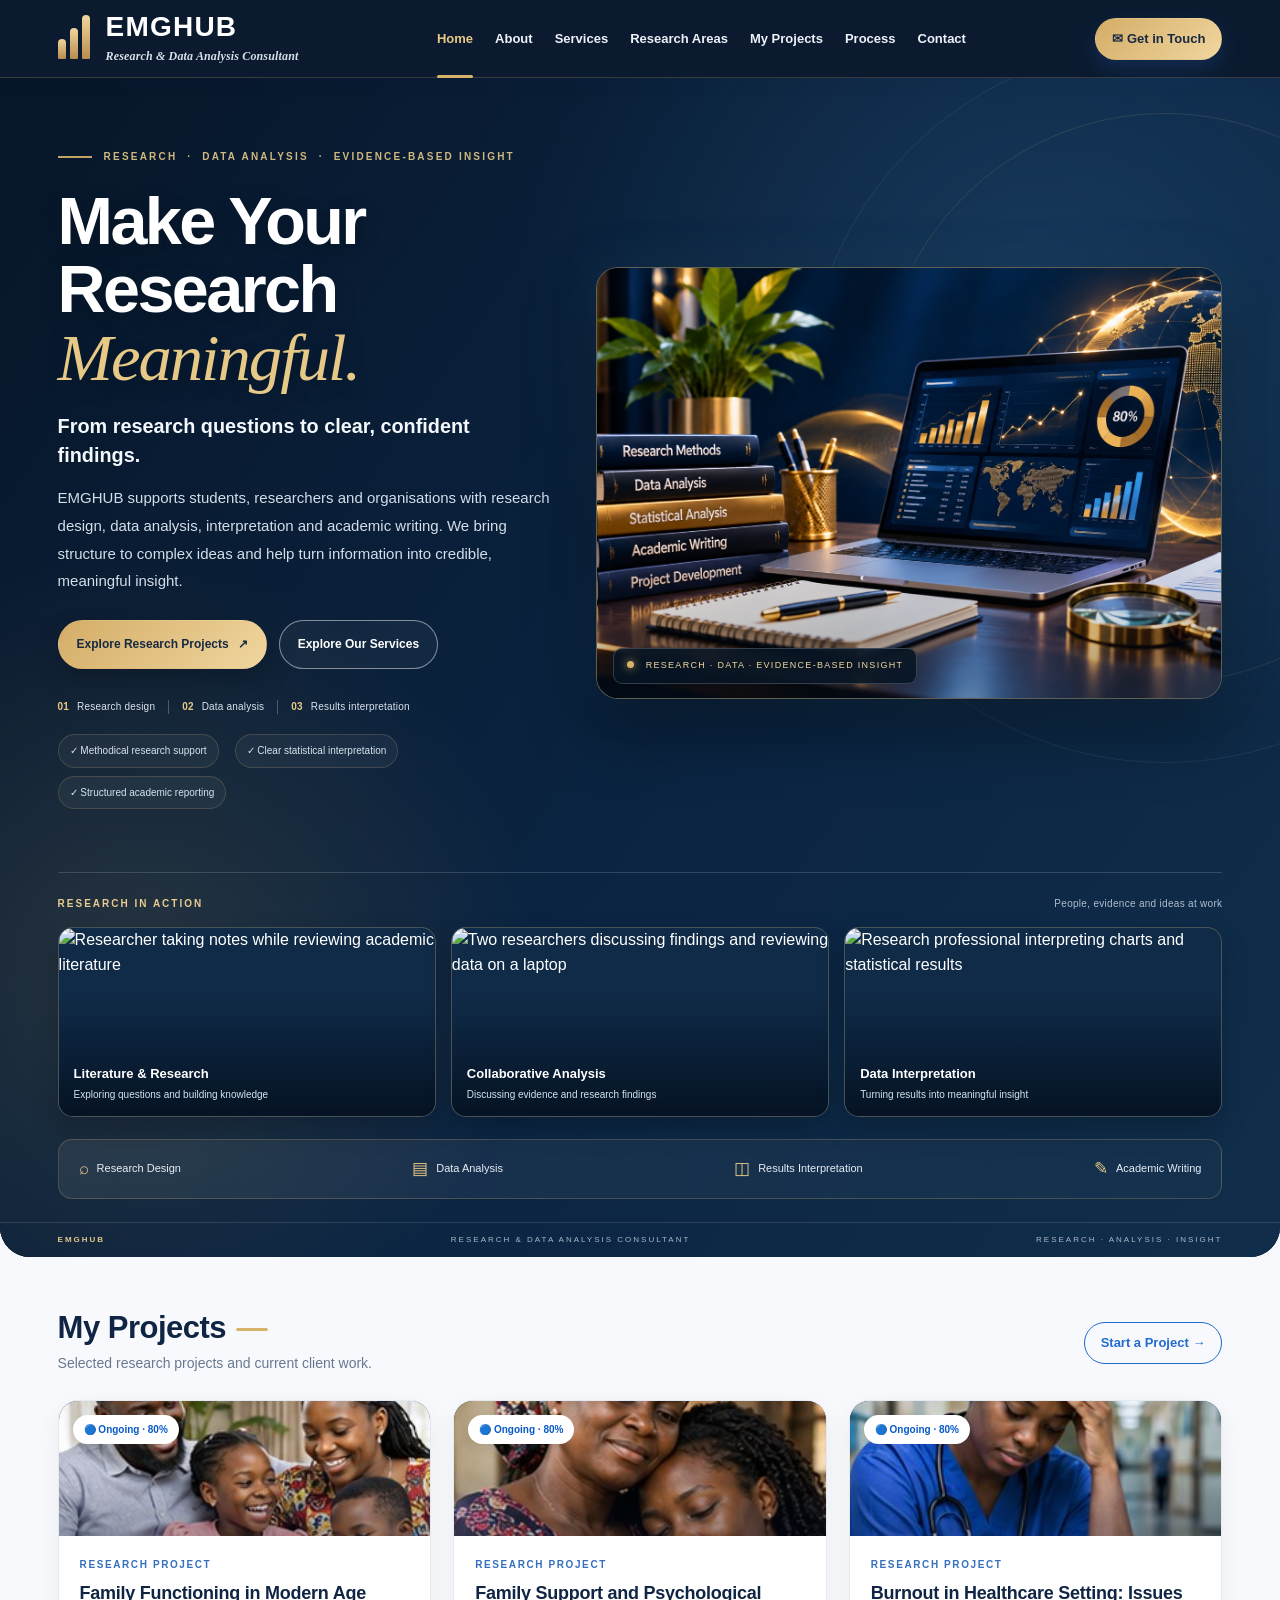
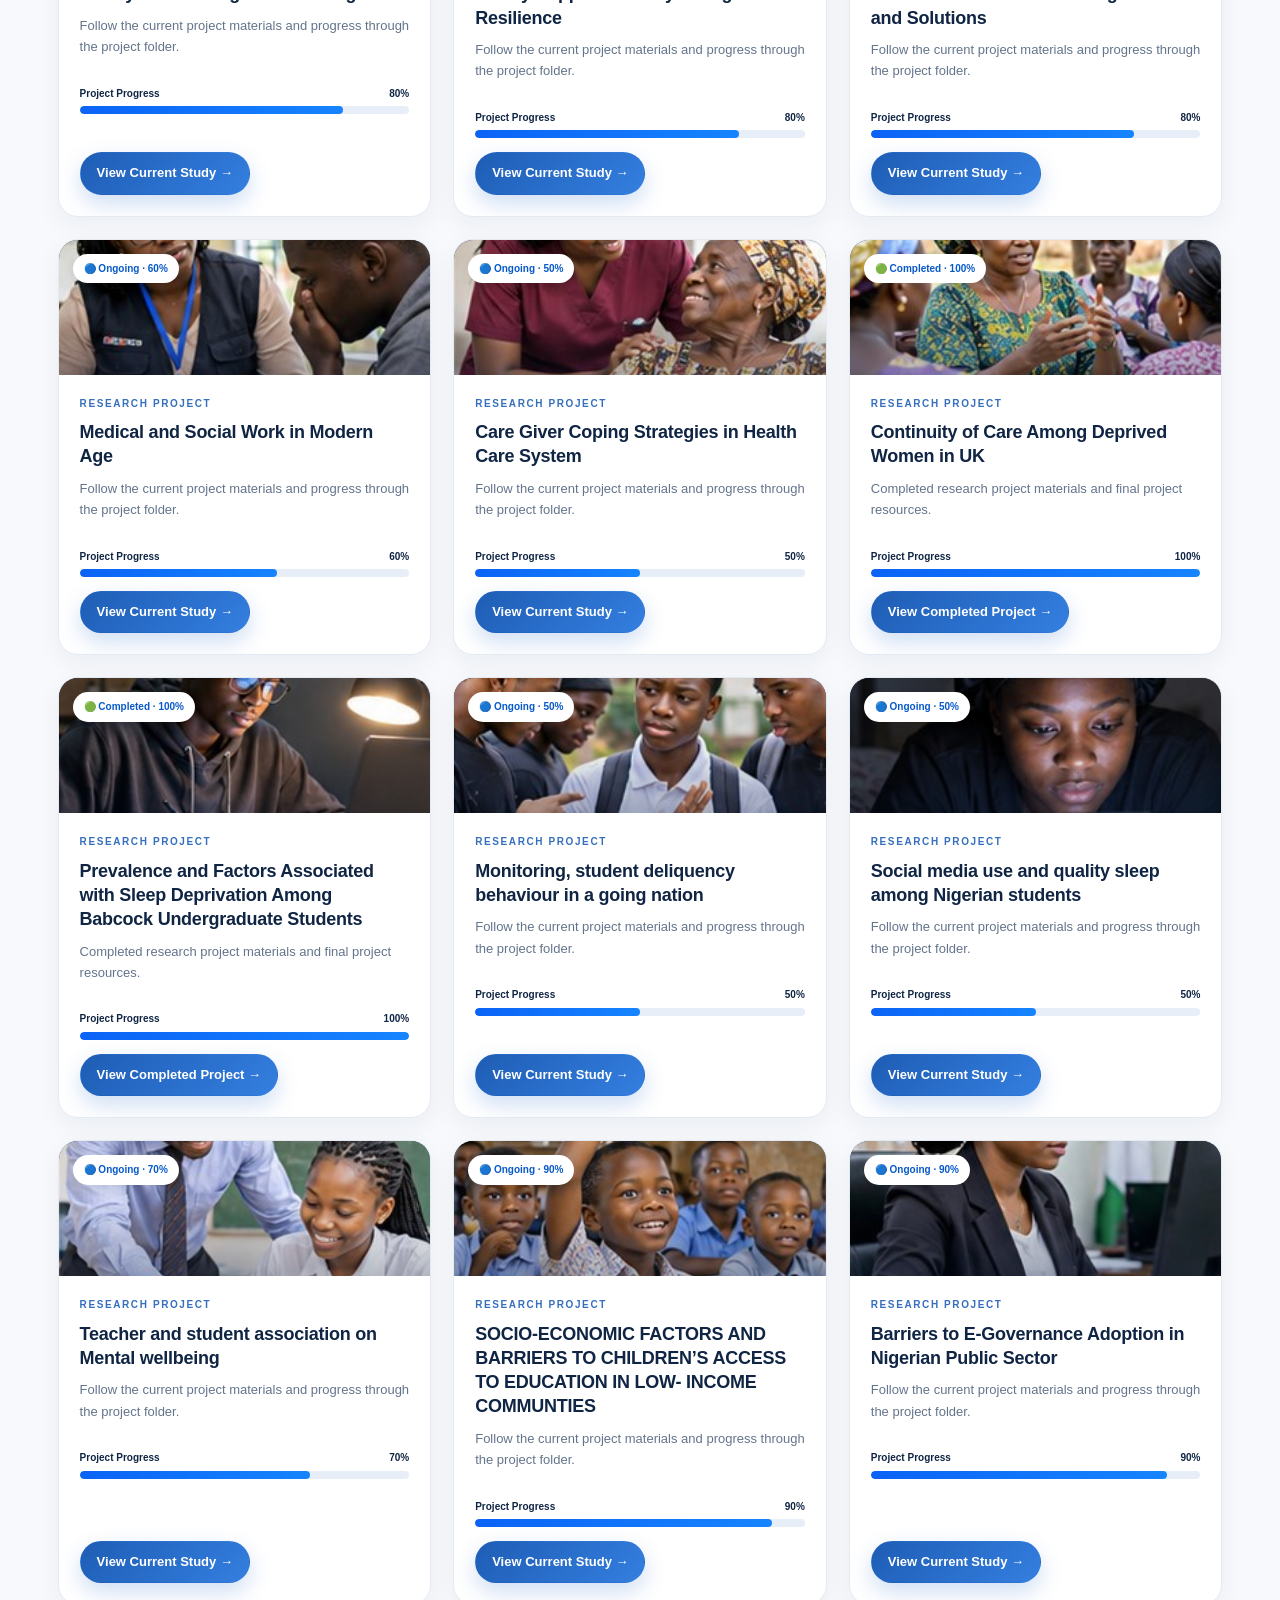
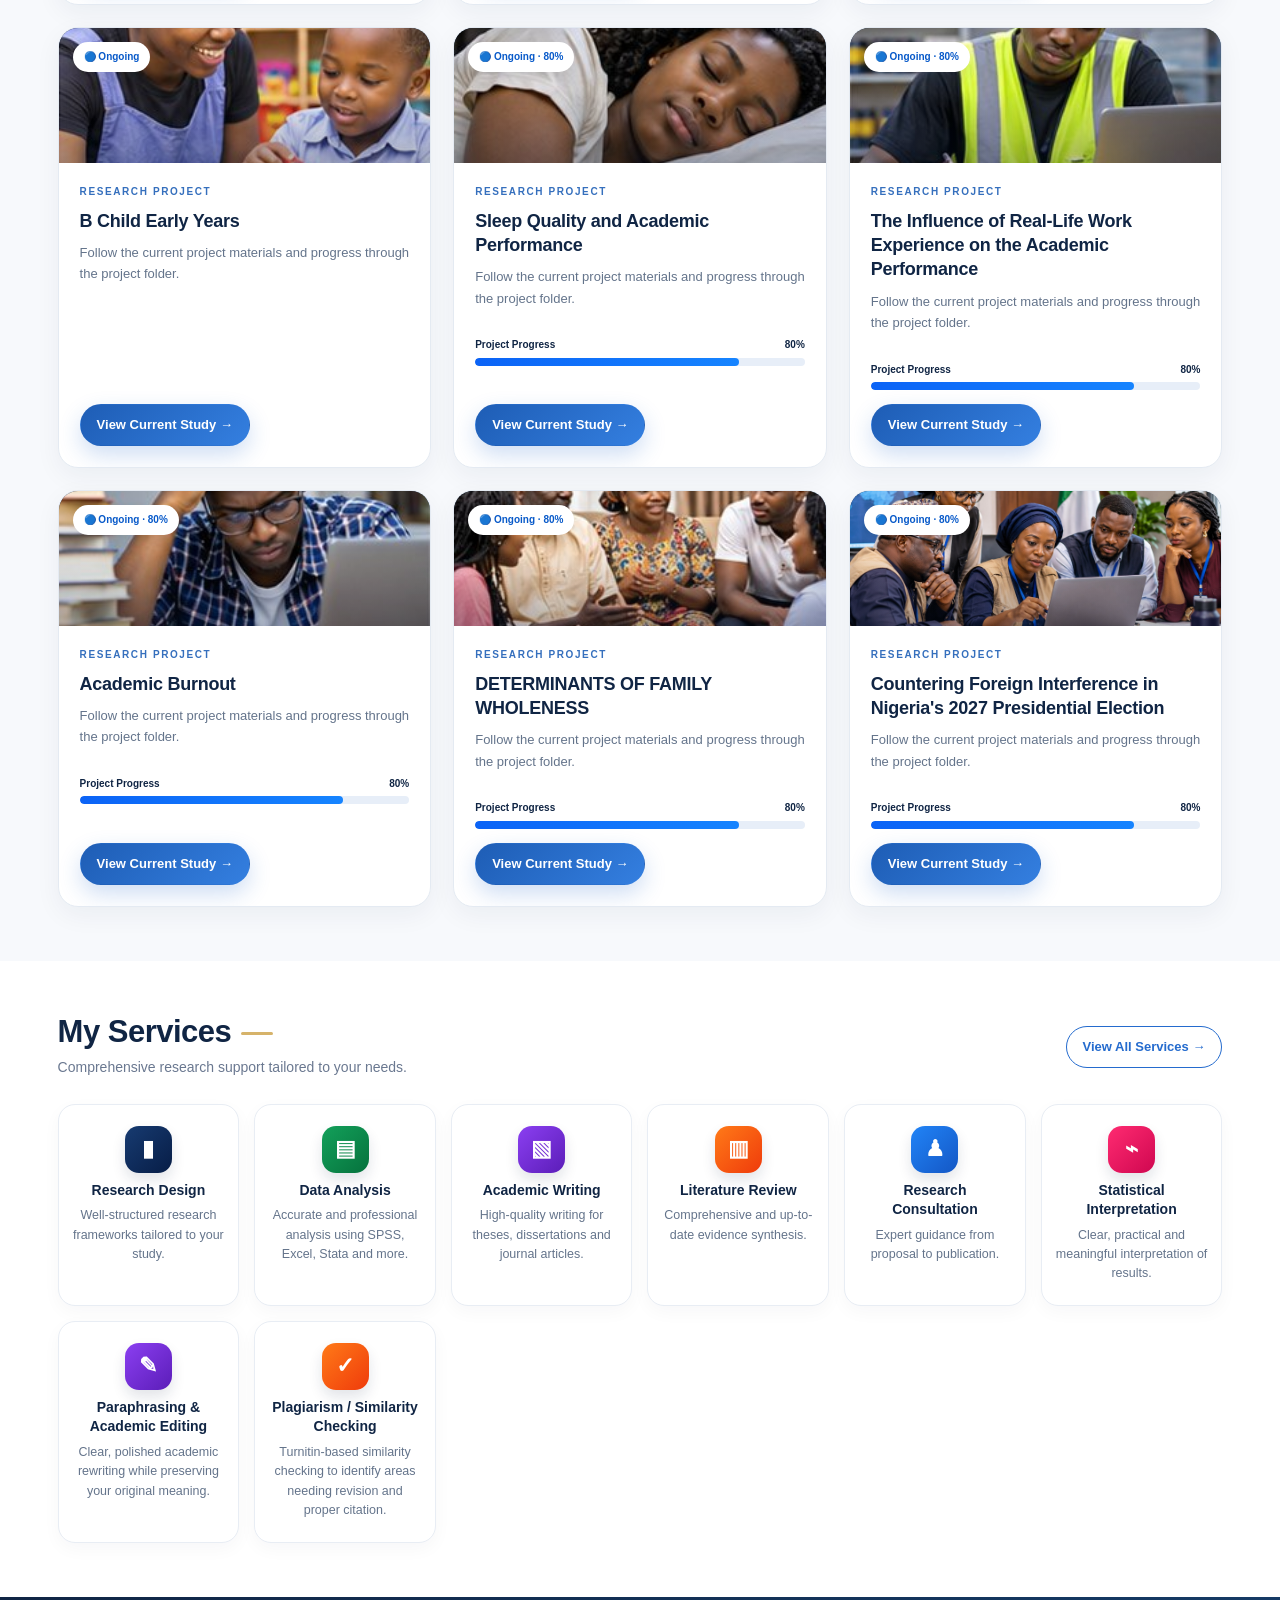
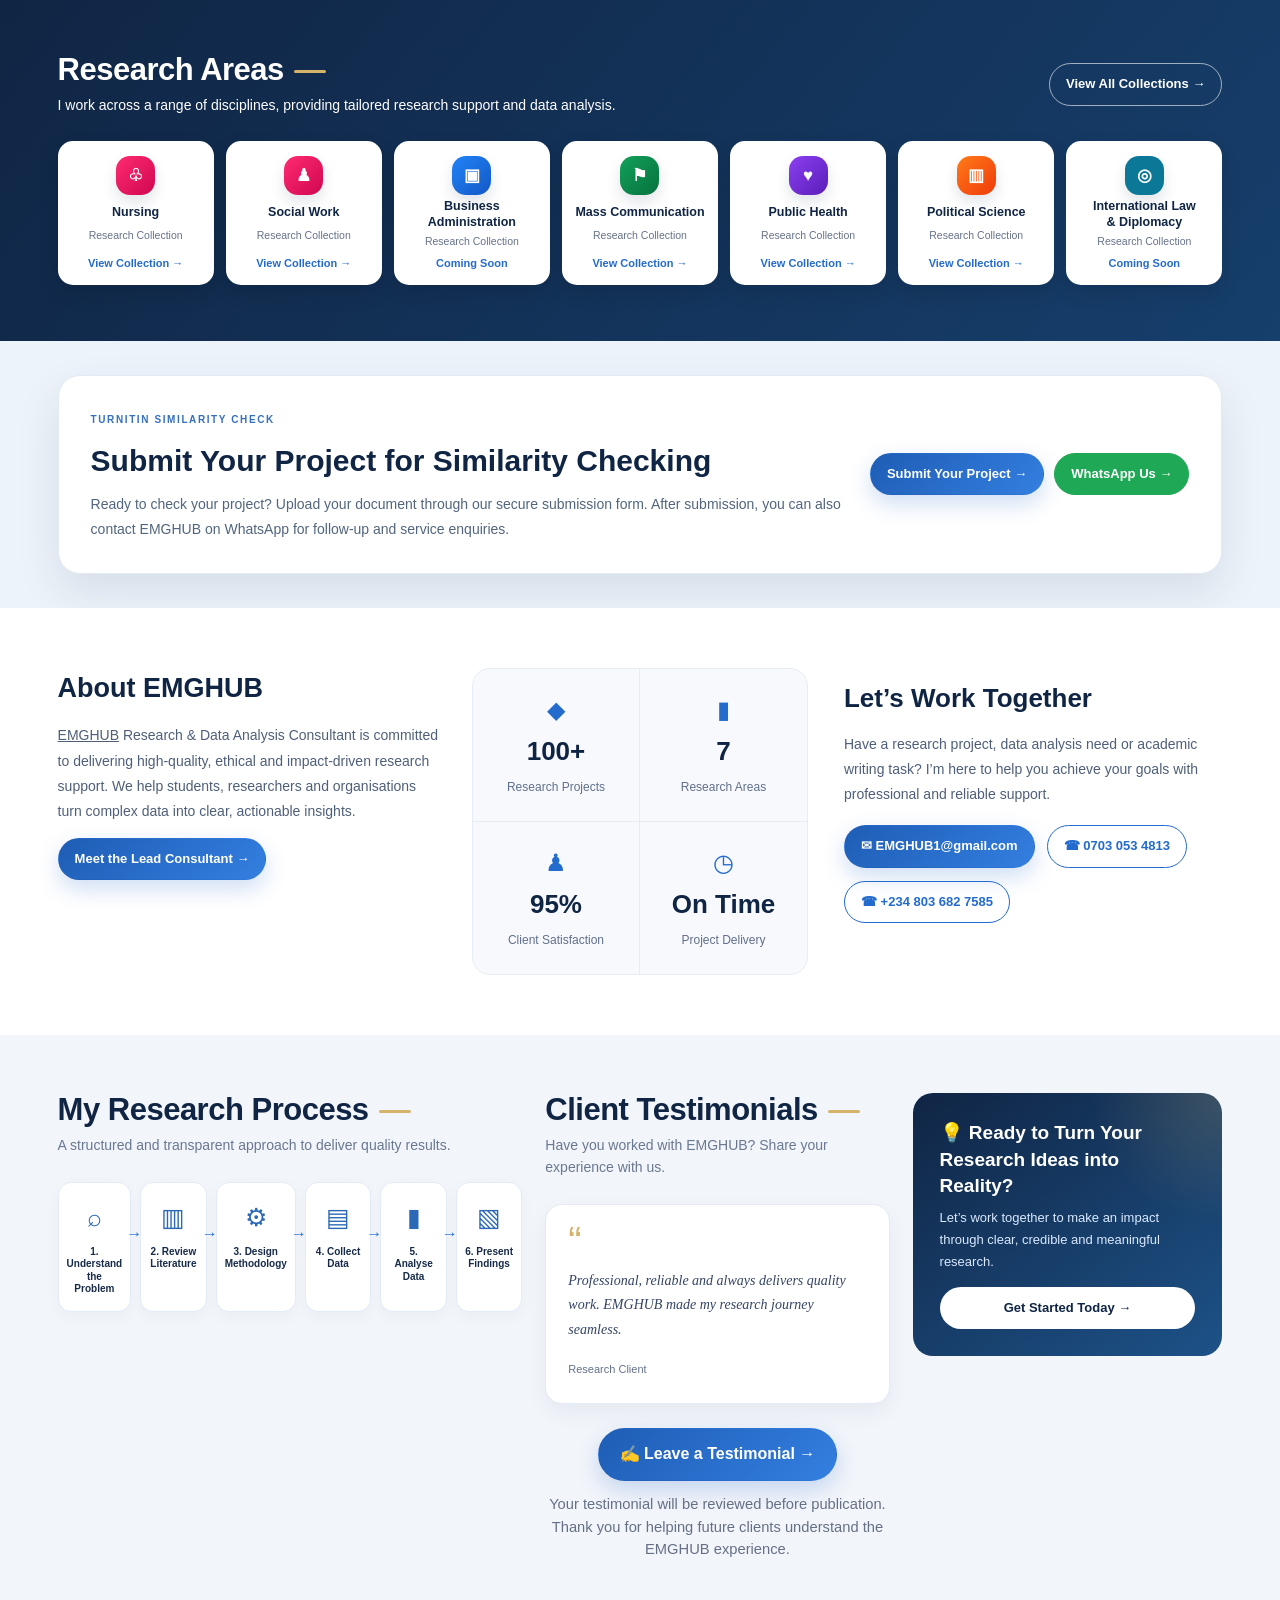
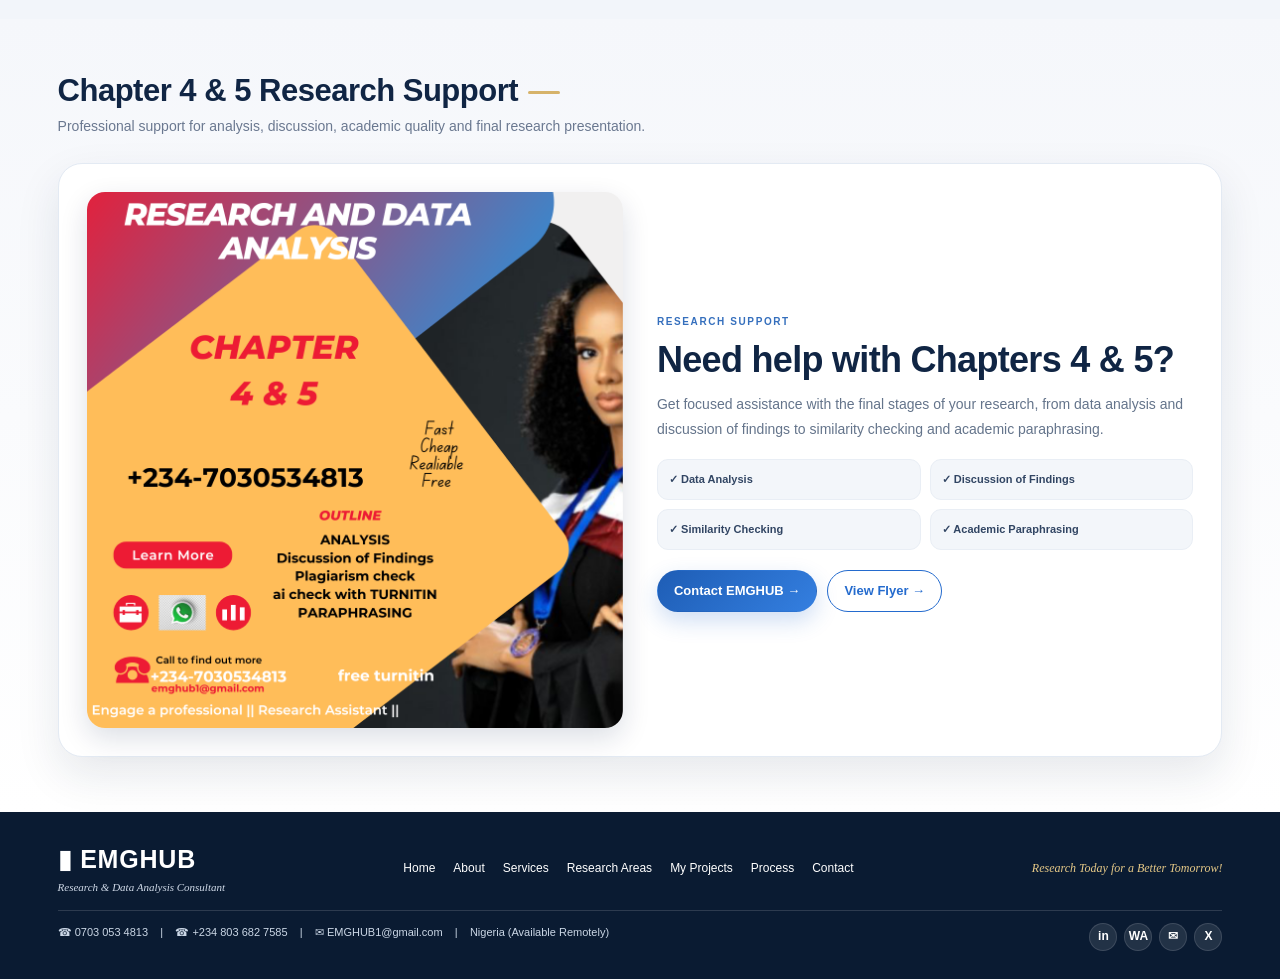
==== commit e6e0f8ea: "Add files via upload" ====
--- a/index.html
+++ b/index.html
@@ -256,28 +256,52 @@
 </style>
 
 <style>
-/* Final Sample 1: consultant-led hero with the supplied portrait */
-.topbar{background:rgba(7,22,42,.97)!important;border-bottom:1px solid rgba(214,179,106,.22)!important}
+/* Expanded research-led hero: no portrait; workspace graphic plus real-world research scenes */
+.topbar{background:rgba(7,22,42,.98)!important;border-bottom:1px solid rgba(214,179,106,.22)!important}
 .topbar .brand strong{color:#fff!important}.topbar .brand small{color:#d8e0eb!important}
 .topbar .brandmark i{background:linear-gradient(180deg,#f0d69f,#b88c4e)!important}
-.topbar .navlinks{color:#edf2f8!important}.topbar .navlinks a{color:#edf2f8!important}.topbar .navlinks a:hover,.topbar .navlinks a.active{color:#e6c987!important}.topbar .navlinks a.active:after{background:#d6b36a!important}
-.topbar .btn.primary{background:linear-gradient(135deg,#d4ad67,#f0d69f)!important;color:#172a42!important;box-shadow:0 8px 22px rgba(0,0,0,.18)!important}
-.hero-consultant{min-height:690px;background:#081a31!important;border-radius:0 0 30px 30px}
-.hero-consultant:before{background:linear-gradient(90deg,rgba(5,17,33,.45),rgba(8,27,49,.86) 34%,rgba(8,27,49,.91) 68%,rgba(8,27,49,.55))!important}
-.hero-consultant .hero-bg{background:radial-gradient(ellipse at 70% 40%,rgba(54,105,150,.24),transparent 32%),radial-gradient(circle at 10% 88%,rgba(214,179,106,.14),transparent 27%),linear-gradient(125deg,#071629,#0b2543 58%,#102e4b)!important}
-.hero-consultant .hero-research-content,.hero-consultant .hero-content{min-height:690px;grid-template-columns:minmax(190px,.72fr) minmax(350px,1.18fr) minmax(290px,1fr);gap:27px;padding-top:34px;padding-bottom:58px;align-items:center}
-.hero-portrait-column{position:relative;align-self:stretch;display:flex;flex-direction:column;justify-content:flex-end;min-width:0;padding-top:30px}
-.hero-portrait-frame{position:relative;height:540px;max-width:300px;width:100%;margin:0 auto 0;display:flex;align-items:flex-end;justify-content:center}
-.portrait-halo{position:absolute;width:260px;height:390px;bottom:60px;border-radius:50% 50% 18px 18px;background:linear-gradient(145deg,rgba(214,179,106,.25),rgba(56,112,157,.12));filter:blur(1px);border:1px solid rgba(214,179,106,.32);box-shadow:0 0 55px rgba(214,179,106,.11)}
-.hero-portrait-image{position:relative;z-index:1;width:100%;height:500px;object-fit:cover;object-position:50% 15%;border-radius:155px 155px 14px 14px;border:1px solid rgba(231,204,150,.58);box-shadow:0 25px 55px rgba(0,0,0,.36);mask-image:linear-gradient(to bottom,#000 0%,#000 88%,transparent 100%)}
-.hero-portrait-caption{position:absolute;z-index:2;left:12px;right:12px;bottom:22px;padding:13px 15px;border:1px solid rgba(255,255,255,.16);border-left:3px solid #d6b36a;border-radius:11px;background:rgba(6,22,40,.88);backdrop-filter:blur(10px);box-shadow:0 12px 28px rgba(0,0,0,.2)}
-.hero-portrait-caption strong{display:block;color:#fff;font-family:Georgia,serif;font-size:19px}.hero-portrait-caption span{display:block;color:#e0c58f;font-size:10px;letter-spacing:.8px;margin-top:2px}
-.portrait-accent{display:flex;justify-content:center;align-items:center;gap:9px;color:#d8c18f;font-size:8px;letter-spacing:1.6px;margin:10px 0 0}.portrait-accent i{height:3px;width:3px;border-radius:50%;background:#d6b36a}
-.hero-consultant .hero-copy{max-width:540px;padding:20px 0}.hero-consultant .kicker{font-size:9px;letter-spacing:2.4px;margin-bottom:18px}.hero-consultant h1{font-size:clamp(43px,4.25vw,62px);line-height:1.04;letter-spacing:-2.5px;margin-bottom:17px}.hero-consultant h1 em{display:block;font-family:Georgia,serif;color:#e6c987;font-weight:500}.hero-consultant h2{font-size:clamp(15px,1.35vw,18px);margin-bottom:12px}.hero-consultant p{font-size:13px;line-height:1.8;margin-bottom:20px}.hero-consultant .hero-actions{gap:9px}.hero-consultant .hero-actions .btn{font-size:11px;padding:12px 14px}.hero-consultant .hero-proof{gap:10px;margin-top:25px;font-size:9px}.hero-consultant .hero-proof>i{height:13px}
-.hero-consultant .analysis-visual{min-height:430px;padding:32px 0}.hero-consultant .analysis-window{width:100%;max-width:370px;border-radius:15px;transform:perspective(1100px) rotateY(-4deg) rotateX(1deg);box-shadow:0 28px 65px rgba(0,0,0,.38)}.hero-consultant .window-body{padding:16px}.hero-consultant .window-heading strong{font-size:16px}.hero-consultant .metric-row{gap:6px}.hero-consultant .metric-card{padding:8px}.hero-consultant .metric-card b{font-size:18px}.hero-consultant .chart-area{height:100px}.hero-consultant .visual-label{right:0;top:2px;font-size:8px}.hero-consultant .floating-note{padding:8px 10px}.hero-consultant .note-top{top:58px;left:-10px}.hero-consultant .note-bottom{bottom:26px;right:-8px}.hero-consultant .hero-bottom-line{height:35px}
-@media(max-width:1100px){.hero-consultant .hero-research-content,.hero-consultant .hero-content{grid-template-columns:minmax(165px,.65fr) minmax(300px,1.2fr) minmax(250px,.9fr);gap:17px}.hero-portrait-frame{height:475px}.hero-portrait-image{height:440px}.hero-consultant h1{font-size:clamp(39px,4vw,52px)}.hero-consultant .analysis-window{transform:none}}
-@media(max-width:820px){.hero-consultant{min-height:auto}.hero-consultant .hero-research-content,.hero-consultant .hero-content{grid-template-columns:1fr;min-height:auto;padding-top:43px;padding-bottom:65px;gap:18px}.hero-consultant .hero-copy{order:1;max-width:680px;padding:5px 0}.hero-portrait-column{order:2;padding-top:0}.hero-portrait-frame{height:365px;max-width:260px}.hero-portrait-image{height:345px;width:245px}.portrait-halo{height:290px;width:220px;bottom:40px}.hero-portrait-caption{bottom:12px}.portrait-accent{margin-top:4px}.hero-consultant .analysis-visual{order:3;min-height:330px;padding:25px 5px 18px}.hero-consultant .analysis-window{max-width:480px}.hero-consultant .visual-label{top:0;right:5%}.hero-consultant .note-top{top:18px;left:0}.hero-consultant .note-bottom{bottom:8px;right:0}.hero-consultant h1{font-size:clamp(42px,10vw,58px)}.hero-consultant .hero-proof{font-size:9px}.hero-consultant .hero-actions .btn{font-size:11px}}
-@media(max-width:480px){.hero-consultant .hero-actions{display:grid;grid-template-columns:1fr}.hero-consultant .hero-actions .btn{width:100%}.hero-consultant .hero-proof{gap:7px}.hero-consultant .hero-proof>i{display:none}.hero-consultant .analysis-visual{min-height:300px}.hero-consultant .window-body{padding:12px}.hero-consultant .metric-card b{font-size:16px}.hero-consultant .chart-area{height:82px}.hero-consultant .floating-note{font-size:9px}}
+.topbar .navlinks a{color:#edf2f8!important}.topbar .navlinks a:hover,.topbar .navlinks a.active{color:#e6c987!important}
+.topbar .btn.primary{background:linear-gradient(135deg,#d4ad67,#f0d69f)!important;color:#172a42!important}
+.hero-expanded{min-height:0!important;padding:0 0 36px;background:#07182d!important;border-radius:0 0 30px 30px;overflow:hidden}
+.hero-expanded:before{background:linear-gradient(110deg,rgba(5,17,33,.94),rgba(8,27,49,.82) 55%,rgba(8,27,49,.58))!important}
+.hero-expanded .hero-bg{background:radial-gradient(ellipse at 80% 18%,rgba(55,112,160,.28),transparent 35%),radial-gradient(circle at 10% 75%,rgba(214,179,106,.14),transparent 28%),linear-gradient(125deg,#071629,#0b2543 58%,#102e4b)!important}
+.hero-expanded-inner{position:relative;z-index:2;padding-top:58px;padding-bottom:22px}
+.hero-main-grid{display:grid;grid-template-columns:minmax(0,.88fr) minmax(0,1.12fr);gap:46px;align-items:center}
+.hero-expanded .hero-copy{max-width:650px;padding:12px 0 20px}
+.hero-expanded .kicker{font-size:10px;letter-spacing:2.2px;margin-bottom:23px;color:#e6c987;line-height:1.7}
+.hero-expanded h1{font-size:clamp(46px,5.2vw,76px);line-height:1.02;letter-spacing:-2.6px;margin:0 0 20px;color:#fff}
+.hero-expanded h1 em{display:block;font-family:Georgia,serif;color:#e6c987;font-weight:500}
+.hero-expanded h2{font-size:clamp(16px,1.55vw,21px);line-height:1.5;color:#f4f7fb;margin:0 0 13px;font-weight:650}
+.hero-expanded p{font-size:15px;line-height:1.85;margin:0 0 25px;max-width:620px;color:#d4deea}
+.hero-expanded .hero-actions{display:flex;gap:12px;flex-wrap:wrap}
+.hero-expanded .hero-actions .btn{font-size:12px;padding:14px 18px}
+.hero-expanded .hero-actions .btn.primary{background:linear-gradient(135deg,#d4ad67,#f0d69f)!important;color:#172a42!important;box-shadow:0 12px 28px rgba(0,0,0,.2)}
+.hero-expanded .hero-actions .btn.outline{border-color:rgba(255,255,255,.48);color:#fff;background:rgba(255,255,255,.04)}
+.hero-expanded .hero-proof{display:flex;gap:13px;align-items:center;flex-wrap:wrap;margin-top:30px;font-size:10px;color:#dbe4ef}
+.hero-expanded .hero-proof b{color:#e6c987}.hero-expanded .hero-proof>i{height:14px;width:1px;background:rgba(255,255,255,.25)}
+.hero-mini-points{display:flex;gap:8px 16px;flex-wrap:wrap;margin-top:20px;color:#d7e3ef;font-size:10px}
+.hero-mini-points span{border:1px solid rgba(214,179,106,.2);background:rgba(255,255,255,.045);border-radius:20px;padding:8px 11px}
+.hero-workspace-visual{position:relative;min-width:0;align-self:center;border:1px solid rgba(224,194,132,.4);border-radius:22px;overflow:hidden;box-shadow:0 28px 70px rgba(0,0,0,.42),0 0 50px rgba(63,129,180,.14);background:#0a1d34}
+.hero-workspace-visual:after{content:"";position:absolute;inset:0;background:linear-gradient(0deg,rgba(7,22,41,.34),transparent 34%);pointer-events:none}
+.hero-workspace-visual img{display:block;width:100%;height:430px;object-fit:cover;object-position:center}
+.workspace-caption{position:absolute;z-index:2;left:16px;bottom:14px;padding:10px 13px;border:1px solid rgba(255,255,255,.18);border-radius:9px;background:rgba(5,20,37,.86);color:#f0d69f;font-size:9px;letter-spacing:1.3px}
+.workspace-pulse{display:inline-block;width:7px;height:7px;border-radius:50%;background:#d6b36a;box-shadow:0 0 10px #d6b36a;margin-right:8px}
+.research-in-action{margin-top:43px;padding-top:23px;border-top:1px solid rgba(255,255,255,.15)}
+.research-strip-heading{display:flex;align-items:center;justify-content:space-between;margin-bottom:15px;color:#e7cb91;font-size:10px;font-weight:800;letter-spacing:2px}
+.research-strip-heading small{font-size:10px;letter-spacing:.3px;font-weight:400;color:#aebed0}
+.research-photo-grid{display:grid;grid-template-columns:repeat(3,minmax(0,1fr));gap:15px}
+.research-photo-card{position:relative;min-width:0;height:190px;border:1px solid rgba(224,194,132,.27);border-radius:15px;overflow:hidden;background:#102b48;box-shadow:0 12px 28px rgba(0,0,0,.2)}
+.research-photo-card img{width:100%;height:100%;display:block;object-fit:cover;transition:transform .5s ease}
+.research-photo-card:hover img{transform:scale(1.045)}
+.research-photo-card:after{content:"";position:absolute;inset:35% 0 0;background:linear-gradient(0deg,rgba(4,17,33,.93),transparent);pointer-events:none}
+.research-photo-card>div{position:absolute;z-index:1;left:15px;right:12px;bottom:13px;display:flex;flex-direction:column;gap:3px;color:#fff}
+.research-photo-card b{font-size:13px}.research-photo-card span{font-size:10px;color:#d7e2ef}
+.hero-service-ribbon{display:flex;justify-content:space-between;gap:12px;flex-wrap:wrap;margin-top:22px;padding:16px 20px;border:1px solid rgba(214,179,106,.25);border-radius:14px;background:linear-gradient(90deg,rgba(255,255,255,.07),rgba(255,255,255,.025));color:#e8edf5}
+.hero-service-ribbon span{display:flex;align-items:center;gap:8px;font-size:11px}.hero-service-ribbon i{font-style:normal;color:#e6c987;font-size:17px}
+.hero-expanded .hero-bottom-line{height:35px}
+@media(max-width:1000px){.hero-main-grid{grid-template-columns:1fr 1fr;gap:25px}.hero-workspace-visual img{height:365px}.research-photo-card{height:165px}}
+@media(max-width:760px){.hero-expanded{border-radius:0 0 23px 23px;padding-bottom:28px}.hero-expanded-inner{padding-top:42px}.hero-main-grid{grid-template-columns:1fr;gap:25px}.hero-expanded .hero-copy{padding:0}.hero-expanded h1{font-size:clamp(43px,10vw,60px)}.hero-expanded p{font-size:14px}.hero-workspace-visual{order:2}.hero-workspace-visual img{height:auto;aspect-ratio:16/10}.research-in-action{margin-top:30px}.research-photo-grid{grid-template-columns:1fr;gap:12px}.research-photo-card{height:210px}.research-strip-heading{align-items:flex-start;gap:8px;flex-direction:column}.hero-service-ribbon{display:grid;grid-template-columns:1fr 1fr;padding:14px}.hero-expanded .hero-proof{gap:9px;font-size:9px;margin-top:22px}.hero-expanded .hero-proof>i{display:none}}
+@media(max-width:480px){.hero-expanded .hero-actions{display:grid;grid-template-columns:1fr}.hero-expanded .hero-actions .btn{width:100%;text-align:center}.hero-expanded .hero-mini-points{font-size:9px}.hero-expanded .hero-mini-points span{padding:7px 9px}.hero-workspace-visual img{aspect-ratio:4/3}.research-photo-card{height:190px}.hero-service-ribbon{font-size:10px}}
 </style>
 
 </head>
@@ -297,27 +321,41 @@
 </div>
 </header>
 <main>
-<section class="hero hero-research hero-consultant" id="home">
-<div class="hero-bg"></div>
-<div class="hero-orbit orbit-one"></div><div class="hero-orbit orbit-two"></div>
-<div class="container hero-content hero-research-content">
-  <div class="hero-copy">
-    <div class="kicker"><span class="kicker-line"></span> RESEARCH  ·  DATA  ·  INSIGHT</div>
-    <h1>Make Your Research <em>Meaningful.</em></h1>
-    <h2>Clear thinking. Sound methods. Evidence that speaks.</h2>
-    <p>EMGHUB provides professional research support and data analysis for students, researchers and organisations. From shaping a research question to interpreting results, we help turn complex information into clear, credible findings.</p>
-    <div class="hero-actions">
-      <a class="btn primary" href="#projects">Explore Research Projects <span>↗</span></a>
-      <a class="btn outline" href="about.html">Meet the Lead Consultant</a>
+<section class="hero hero-research hero-consultant hero-expanded" id="home">
+  <div class="hero-bg"></div>
+  <div class="hero-orbit orbit-one"></div><div class="hero-orbit orbit-two"></div>
+  <div class="container hero-expanded-inner">
+    <div class="hero-main-grid">
+      <div class="hero-copy">
+        <div class="kicker"><span class="kicker-line"></span> RESEARCH &nbsp;·&nbsp; DATA ANALYSIS &nbsp;·&nbsp; EVIDENCE-BASED INSIGHT</div>
+        <h1>Make Your Research <em>Meaningful.</em></h1>
+        <h2>From research questions to clear, confident findings.</h2>
+        <p>EMGHUB supports students, researchers and organisations with research design, data analysis, interpretation and academic writing. We bring structure to complex ideas and help turn information into credible, meaningful insight.</p>
+        <div class="hero-actions">
+          <a class="btn primary" href="#projects">Explore Research Projects <span>↗</span></a>
+          <a class="btn outline" href="#services">Explore Our Services</a>
+        </div>
+        <div class="hero-proof"><span><b>01</b> Research design</span><i></i><span><b>02</b> Data analysis</span><i></i><span><b>03</b> Results interpretation</span></div>
+        <div class="hero-mini-points">
+          <span>✓ Methodical research support</span><span>✓ Clear statistical interpretation</span><span>✓ Structured academic reporting</span>
+        </div>
+      </div>
+      <div class="hero-workspace-visual" role="img" aria-label="Research workspace with data analytics dashboard, charts, research books and a digital globe">
+        <img src="assets/hero-research-workspace.jpg" alt="Research and data analysis workspace with charts, laptop dashboard, books and digital globe" fetchpriority="high">
+        <div class="workspace-caption"><span class="workspace-pulse"></span> RESEARCH · DATA · EVIDENCE-BASED INSIGHT</div>
+      </div>
     </div>
-    <div class="hero-proof"><span><b>01</b> Research design</span><i></i><span><b>02</b> Data analysis</span><i></i><span><b>03</b> Evidence-led insight</span></div>
+    <div class="research-in-action">
+      <div class="research-strip-heading"><span>RESEARCH IN ACTION</span><small>People, evidence and ideas at work</small></div>
+      <div class="research-photo-grid">
+        <article class="research-photo-card"><img src="assets/researcher-01.jpg" alt="Researcher taking notes while reviewing academic literature" loading="eager"><div><b>Literature &amp; Research</b><span>Exploring questions and building knowledge</span></div></article>
+        <article class="research-photo-card"><img src="assets/researcher-02.jpg" alt="Two researchers discussing findings and reviewing data on a laptop" loading="eager"><div><b>Collaborative Analysis</b><span>Discussing evidence and research findings</span></div></article>
+        <article class="research-photo-card"><img src="assets/researcher-03.jpg" alt="Research professional interpreting charts and statistical results" loading="eager"><div><b>Data Interpretation</b><span>Turning results into meaningful insight</span></div></article>
+      </div>
+    </div>
+    <div class="hero-service-ribbon"><span><i>⌕</i> Research Design</span><span><i>▤</i> Data Analysis</span><span><i>◫</i> Results Interpretation</span><span><i>✎</i> Academic Writing</span></div>
   </div>
-  <div class="hero-workspace-visual" role="img" aria-label="Research workspace with data analytics dashboard, charts, research books and a digital globe">
-    <img src="assets/hero-research-workspace.jpg" alt="Research and data analysis workspace with dashboard visualisations" fetchpriority="high">
-    <div class="workspace-caption"><span class="workspace-pulse"></span> RESEARCH · DATA · EVIDENCE-BASED INSIGHT</div>
-  </div>
-</div>
-<div class="hero-bottom-line"><span>EMGHUB</span><span>RESEARCH &amp; DATA ANALYSIS CONSULTANT</span><span>01 — 03</span></div>
+  <div class="hero-bottom-line"><span>EMGHUB</span><span>RESEARCH &amp; DATA ANALYSIS CONSULTANT</span><span>RESEARCH · ANALYSIS · INSIGHT</span></div>
 </section>
 <section class="projects-section" id="projects"><div class="container"><div class="section-head"><div><h2>My Projects</h2><p>Selected research projects and current client work.</p></div><a class="btn outline small" href="#contact" style="color:var(--blue);border-color:var(--blue)">Start a Project →</a></div><div class="project-grid"><article class="project-card"><div class="project-visual"><img class="project-image" src="assets/project-01.jpg" alt="Family Functioning in Modern Age" loading="lazy"><span class="project-status">🔵 Ongoing · 80%</span></div><div class="project-body"><span class="project-type">RESEARCH PROJECT</span><h3>Family Functioning in Modern Age</h3><p>Follow the current project materials and progress through the project folder.</p><div style="margin:10px 0 14px"><div style="display:flex;justify-content:space-between;font-size:10px;font-weight:800;color:var(--navy);margin-bottom:5px"><span>Project Progress</span><span>80%</span></div><div style="height:8px;background:#e7eef8;border-radius:10px;overflow:hidden"><div style="width:80%;height:100%;background:linear-gradient(90deg,#0b63f6,#1684ff);border-radius:10px"></div></div></div><a class="btn primary small" href="https://drive.google.com/drive/folders/1zoVWcaVOCC9xYR_wNDpewJr3U_GWLP_I?usp=sharing" rel="noopener" target="_blank">View Current Study →</a></div></article><article class="project-card"><div class="project-visual"><img class="project-image" src="assets/project-02.jpg" alt="Family Support and Psychological Resilience" loading="lazy"><span class="project-status">🔵 Ongoing · 80%</span></div><div class="project-body"><span class="project-type">RESEARCH PROJECT</span><h3>Family Support and Psychological Resilience</h3><p>Follow the current project materials and progress through the project folder.</p><div style="margin:10px 0 14px"><div style="display:flex;justify-content:space-between;font-size:10px;font-weight:800;color:var(--navy);margin-bottom:5px"><span>Project Progress</span><span>80%</span></div><div style="height:8px;background:#e7eef8;border-radius:10px;overflow:hidden"><div style="width:80%;height:100%;background:linear-gradient(90deg,#0b63f6,#1684ff);border-radius:10px"></div></div></div><a class="btn primary small" href="https://drive.google.com/drive/folders/1jmJc25FLSsGqvzGqyi12kd1nxjdlCdzC?usp=sharing" rel="noopener" target="_blank">View Current Study →</a></div></article><article class="project-card"><div class="project-visual"><img class="project-image" src="assets/project-03.jpg" alt="Burnout in Healthcare Setting: Issues and Solutions" loading="lazy"><span class="project-status">🔵 Ongoing · 80%</span></div><div class="project-body"><span class="project-type">RESEARCH PROJECT</span><h3>Burnout in Healthcare Setting: Issues and Solutions</h3><p>Follow the current project materials and progress through the project folder.</p><div style="margin:10px 0 14px"><div style="display:flex;justify-content:space-between;font-size:10px;font-weight:800;color:var(--navy);margin-bottom:5px"><span>Project Progress</span><span>80%</span></div><div style="height:8px;background:#e7eef8;border-radius:10px;overflow:hidden"><div style="width:80%;height:100%;background:linear-gradient(90deg,#0b63f6,#1684ff);border-radius:10px"></div></div></div><a class="btn primary small" href="https://drive.google.com/drive/folders/19wDASl4-_RGM11j2ey6HOhxwLLpvzsr5?usp=sharing" rel="noopener" target="_blank">View Current Study →</a></div></article><article class="project-card"><div class="project-visual"><img class="project-image" src="assets/project-04.jpg" alt="Medical and Social Work in Modern Age" loading="lazy"><span class="project-status">🔵 Ongoing · 60%</span></div><div class="project-body"><span class="project-type">RESEARCH PROJECT</span><h3>Medical and Social Work in Modern Age</h3><p>Follow the current project materials and progress through the project folder.</p><div style="margin:10px 0 14px"><div style="display:flex;justify-content:space-between;font-size:10px;font-weight:800;color:var(--navy);margin-bottom:5px"><span>Project Progress</span><span>60%</span></div><div style="height:8px;background:#e7eef8;border-radius:10px;overflow:hidden"><div style="width:60%;height:100%;background:linear-gradient(90deg,#0b63f6,#1684ff);border-radius:10px"></div></div></div><a class="btn primary small" href="https://drive.google.com/drive/folders/1Yjsx-2L56CLi4bt8SAheTo_nh8NqFQiC?usp=sharing" rel="noopener" target="_blank">View Current Study →</a></div></article><article class="project-card"><div class="project-visual"><img class="project-image" src="assets/project-05.jpg" alt="Care Giver Coping Strategies in Health Care System" loading="lazy"><span class="project-status">🔵 Ongoing · 50%</span></div><div class="project-body"><span class="project-type">RESEARCH PROJECT</span><h3>Care Giver Coping Strategies in Health Care System</h3><p>Follow the current project materials and progress through the project folder.</p><div style="margin:10px 0 14px"><div style="display:flex;justify-content:space-between;font-size:10px;font-weight:800;color:var(--navy);margin-bottom:5px"><span>Project Progress</span><span>50%</span></div><div style="height:8px;background:#e7eef8;border-radius:10px;overflow:hidden"><div style="width:50%;height:100%;background:linear-gradient(90deg,#0b63f6,#1684ff);border-radius:10px"></div></div></div><a class="btn primary small" href="https://drive.google.com/drive/folders/1iOHSP_m8Hn-nHlO1Q4aQ8Ed6lUQEXNti?usp=sharing" rel="noopener" target="_blank">View Current Study →</a></div></article><article class="project-card"><div class="project-visual"><img class="project-image" src="assets/project-06.jpg" alt="Continuity of Care Among Deprived Women in UK" loading="lazy"><span class="project-status">🟢 Completed · 100%</span></div><div class="project-body"><span class="project-type">RESEARCH PROJECT</span><h3>Continuity of Care Among Deprived Women in UK</h3><p>Completed research project materials and final project resources.</p><div style="margin:10px 0 14px"><div style="display:flex;justify-content:space-between;font-size:10px;font-weight:800;color:var(--navy);margin-bottom:5px"><span>Project Progress</span><span>100%</span></div><div style="height:8px;background:#e7eef8;border-radius:10px;overflow:hidden"><div style="width:100%;height:100%;background:linear-gradient(90deg,#0b63f6,#1684ff);border-radius:10px"></div></div></div><a class="btn primary small" href="https://drive.google.com/drive/folders/1bhsOPjeVTx-m_Yb4ybzX6h4kQlkv23a0?usp=sharing" rel="noopener" target="_blank">View Completed Project →</a></div></article><article class="project-card"><div class="project-visual"><img class="project-image" src="assets/project-07.jpg" alt="Prevalence and Factors Associated with Sleep Deprivation Among Babcock Undergraduate Students" loading="lazy"><span class="project-status">🟢 Completed · 100%</span></div><div class="project-body"><span class="project-type">RESEARCH PROJECT</span><h3>Prevalence and Factors Associated with Sleep Deprivation Among Babcock Undergraduate Students</h3><p>Completed research project materials and final project resources.</p><div style="margin:10px 0 14px"><div style="display:flex;justify-content:space-between;font-size:10px;font-weight:800;color:var(--navy);margin-bottom:5px"><span>Project Progress</span><span>100%</span></div><div style="height:8px;background:#e7eef8;border-radius:10px;overflow:hidden"><div style="width:100%;height:100%;background:linear-gradient(90deg,#0b63f6,#1684ff);border-radius:10px"></div></div></div><a class="btn primary small" href="https://drive.google.com/drive/folders/1H7UIWhTo4qwYcHQAT2NlhSc3BPjPDm7r?usp=sharing" rel="noopener" target="_blank">View Completed Project →</a></div></article><article class="project-card"><div class="project-visual"><img class="project-image" src="assets/project-08.jpg" alt="Monitoring, student deliquency behaviour in a going nation" loading="lazy"><span class="project-status">🔵 Ongoing · 50%</span></div><div class="project-body"><span class="project-type">RESEARCH PROJECT</span><h3>Monitoring, student deliquency behaviour in a going nation</h3><p>Follow the current project materials and progress through the project folder.</p><div style="margin:10px 0 14px"><div style="display:flex;justify-content:space-between;font-size:10px;font-weight:800;color:var(--navy);margin-bottom:5px"><span>Project Progress</span><span>50%</span></div><div style="height:8px;background:#e7eef8;border-radius:10px;overflow:hidden"><div style="width:50%;height:100%;background:linear-gradient(90deg,#0b63f6,#1684ff);border-radius:10px"></div></div></div><a class="btn primary small" href="https://drive.google.com/drive/folders/1W6m5GU-d1gd5A-vzv93JQ7ZT05B9wRCj?usp=sharing" rel="noopener" target="_blank">View Current Study →</a></div></article><article class="project-card"><div class="project-visual"><img class="project-image" src="assets/project-09.jpg" alt="Social media use and quality sleep among Nigerian students" loading="lazy"><span class="project-status">🔵 Ongoing · 50%</span></div><div class="project-body"><span class="project-type">RESEARCH PROJECT</span><h3>Social media use and quality sleep among Nigerian students</h3><p>Follow the current project materials and progress through the project folder.</p><div style="margin:10px 0 14px"><div style="display:flex;justify-content:space-between;font-size:10px;font-weight:800;color:var(--navy);margin-bottom:5px"><span>Project Progress</span><span>50%</span></div><div style="height:8px;background:#e7eef8;border-radius:10px;overflow:hidden"><div style="width:50%;height:100%;background:linear-gradient(90deg,#0b63f6,#1684ff);border-radius:10px"></div></div></div><a class="btn primary small" href="https://drive.google.com/drive/folders/1bNyn7w7tGcKqs0xnYNz4BPQL0stPaLSW?usp=sharing" rel="noopener" target="_blank">View Current Study →</a></div></article><article class="project-card"><div class="project-visual"><img class="project-image" src="assets/project-10.jpg" alt="Teacher and student association on Mental wellbeing" loading="lazy"><span class="project-status">🔵 Ongoing · 70%</span></div><div class="project-body"><span class="project-type">RESEARCH PROJECT</span><h3>Teacher and student association on Mental wellbeing</h3><p>Follow the current project materials and progress through the project folder.</p><div style="margin:10px 0 14px"><div style="display:flex;justify-content:space-between;font-size:10px;font-weight:800;color:var(--navy);margin-bottom:5px"><span>Project Progress</span><span>70%</span></div><div style="height:8px;background:#e7eef8;border-radius:10px;overflow:hidden"><div style="width:70%;height:100%;background:linear-gradient(90deg,#0b63f6,#1684ff);border-radius:10px"></div></div></div><a class="btn primary small" href="https://drive.google.com/drive/folders/1Vj2gijb0PbF6p_dBLbBmfnHCs6SF86k1?usp=sharing" rel="noopener" target="_blank">View Current Study →</a></div></article><article class="project-card"><div class="project-visual"><img class="project-image" src="assets/project-11.jpg" alt="SOCIO-ECONOMIC FACTORS AND BARRIERS TO CHILDREN'S ACCESS TO EDUCATION IN LOW- INCOME COMMUNTIES" loading="lazy"><span class="project-status">🔵 Ongoing · 90%</span></div><div class="project-body"><span class="project-type">RESEARCH PROJECT</span><h3>SOCIO-ECONOMIC FACTORS AND BARRIERS TO CHILDREN’S ACCESS TO EDUCATION IN LOW- INCOME COMMUNTIES</h3><p>Follow the current project materials and progress through the project folder.</p><div style="margin:10px 0 14px"><div style="display:flex;justify-content:space-between;font-size:10px;font-weight:800;color:var(--navy);margin-bottom:5px"><span>Project Progress</span><span>90%</span></div><div style="height:8px;background:#e7eef8;border-radius:10px;overflow:hidden"><div style="width:90%;height:100%;background:linear-gradient(90deg,#0b63f6,#1684ff);border-radius:10px"></div></div></div><a class="btn primary small" href="https://drive.google.com/drive/folders/1sNn0rrYcjd5jF2Jjx4Mq_vVL9O2M0_fC?usp=sharing" rel="noopener" target="_blank">View Current Study →</a></div></article><article class="project-card"><div class="project-visual"><img class="project-image" src="assets/project-12.jpg" alt="Barriers to E-Governance Adoption in Nigerian Public Sector" loading="lazy"><span class="project-status">🔵 Ongoing · 90%</span></div><div class="project-body"><span class="project-type">RESEARCH PROJECT</span><h3>Barriers to E-Governance Adoption in Nigerian Public Sector</h3><p>Follow the current project materials and progress through the project folder.</p><div style="margin:10px 0 14px"><div style="display:flex;justify-content:space-between;font-size:10px;font-weight:800;color:var(--navy);margin-bottom:5px"><span>Project Progress</span><span>90%</span></div><div style="height:8px;background:#e7eef8;border-radius:10px;overflow:hidden"><div style="width:90%;height:100%;background:linear-gradient(90deg,#0b63f6,#1684ff);border-radius:10px"></div></div></div><a class="btn primary small" href="https://drive.google.com/drive/folders/1n6l3bOY1GkhJ_NMRvGNWfjQH5htJVMlB?usp=sharing" rel="noopener" target="_blank">View Current Study →</a></div></article><article class="project-card"><div class="project-visual"><img class="project-image" src="assets/project-13.jpg" alt="B Child Early Years" loading="lazy"><span class="project-status">🔵 Ongoing</span></div><div class="project-body"><span class="project-type">RESEARCH PROJECT</span><h3>B Child Early Years</h3><p>Follow the current project materials and progress through the project folder.</p><a class="btn primary small" href="https://drive.google.com/drive/folders/135jxYXjfxPAcPtqFVuizWJBTyX0tAjMt?usp=sharing" rel="noopener" target="_blank">View Current Study →</a></div></article><article class="project-card"><div class="project-visual"><img class="project-image" src="assets/project-14.jpg" alt="Sleep Quality and Academic Performance" loading="lazy"><span class="project-status">🔵 Ongoing · 80%</span></div><div class="project-body"><span class="project-type">RESEARCH PROJECT</span><h3>Sleep Quality and Academic Performance</h3><p>Follow the current project materials and progress through the project folder.</p><div style="margin:10px 0 14px"><div style="display:flex;justify-content:space-between;font-size:10px;font-weight:800;color:var(--navy);margin-bottom:5px"><span>Project Progress</span><span>80%</span></div><div style="height:8px;background:#e7eef8;border-radius:10px;overflow:hidden"><div style="width:80%;height:100%;background:linear-gradient(90deg,#0b63f6,#1684ff);border-radius:10px"></div></div></div><a class="btn primary small" href="https://drive.google.com/drive/folders/1bNyn7w7tGcKqs0xnYNz4BPQL0stPaLSW?usp=sharing" rel="noopener" target="_blank">View Current Study →</a></div></article><article class="project-card"><div class="project-visual"><img class="project-image" src="assets/project-15.jpg" alt="The Influence of Real-Life Work Experience on the Academic Performance" loading="lazy"><span class="project-status">🔵 Ongoing · 80%</span></div><div class="project-body"><span class="project-type">RESEARCH PROJECT</span><h3>The Influence of Real-Life Work Experience on the Academic Performance</h3><p>Follow the current project materials and progress through the project folder.</p><div style="margin:10px 0 14px"><div style="display:flex;justify-content:space-between;font-size:10px;font-weight:800;color:var(--navy);margin-bottom:5px"><span>Project Progress</span><span>80%</span></div><div style="height:8px;background:#e7eef8;border-radius:10px;overflow:hidden"><div style="width:80%;height:100%;background:linear-gradient(90deg,#0b63f6,#1684ff);border-radius:10px"></div></div></div><a class="btn primary small" href="https://drive.google.com/drive/folders/1ZodZShATZQ-NJvROcuc3TJJkwHw8hFTi?usp=drive_link" rel="noopener" target="_blank">View Current Study →</a></div></article>
 <article class="project-card"><div class="project-visual"><img class="project-image" src="assets/project-16.jpg" alt="Academic Burnout" loading="lazy"><span class="project-status">🔵 Ongoing · 80%</span></div><div class="project-body"><span class="project-type">RESEARCH PROJECT</span><h3>Academic Burnout</h3><p>Follow the current project materials and progress through the project folder.</p><div style="margin:10px 0 14px"><div style="display:flex;justify-content:space-between;font-size:10px;font-weight:800;color:var(--navy);margin-bottom:5px"><span>Project Progress</span><span>80%</span></div><div style="height:8px;background:#e7eef8;border-radius:10px;overflow:hidden"><div style="width:80%;height:100%;background:linear-gradient(90deg,#0b63f6,#1684ff);border-radius:10px"></div></div></div><a class="btn primary small" href="https://drive.google.com/drive/folders/1KtcGEPMwULF1aJuX2fSHX-YGWKZA8ifd?usp=drive_link" rel="noopener" target="_blank">View Current Study →</a></div></article><article class="project-card"><div class="project-visual"><img class="project-image" src="assets/project-17.jpg" alt="DETERMINANTS OF FAMILY WHOLENESS" loading="lazy"><span class="project-status">🔵 Ongoing · 80%</span></div><div class="project-body"><span class="project-type">RESEARCH PROJECT</span><h3>DETERMINANTS OF FAMILY WHOLENESS</h3><p>Follow the current project materials and progress through the project folder.</p><div style="margin:10px 0 14px"><div style="display:flex;justify-content:space-between;font-size:10px;font-weight:800;color:var(--navy);margin-bottom:5px"><span>Project Progress</span><span>80%</span></div><div style="height:8px;background:#e7eef8;border-radius:10px;overflow:hidden"><div style="width:80%;height:100%;background:linear-gradient(90deg,#0b63f6,#1684ff);border-radius:10px"></div></div></div><a class="btn primary small" href="https://drive.google.com/drive/folders/1iDfvaEyNErQifpTnyk2hk2Wpfk9oK3hV?usp=drive_link" rel="noopener" target="_blank">View Current Study →</a></div></article>
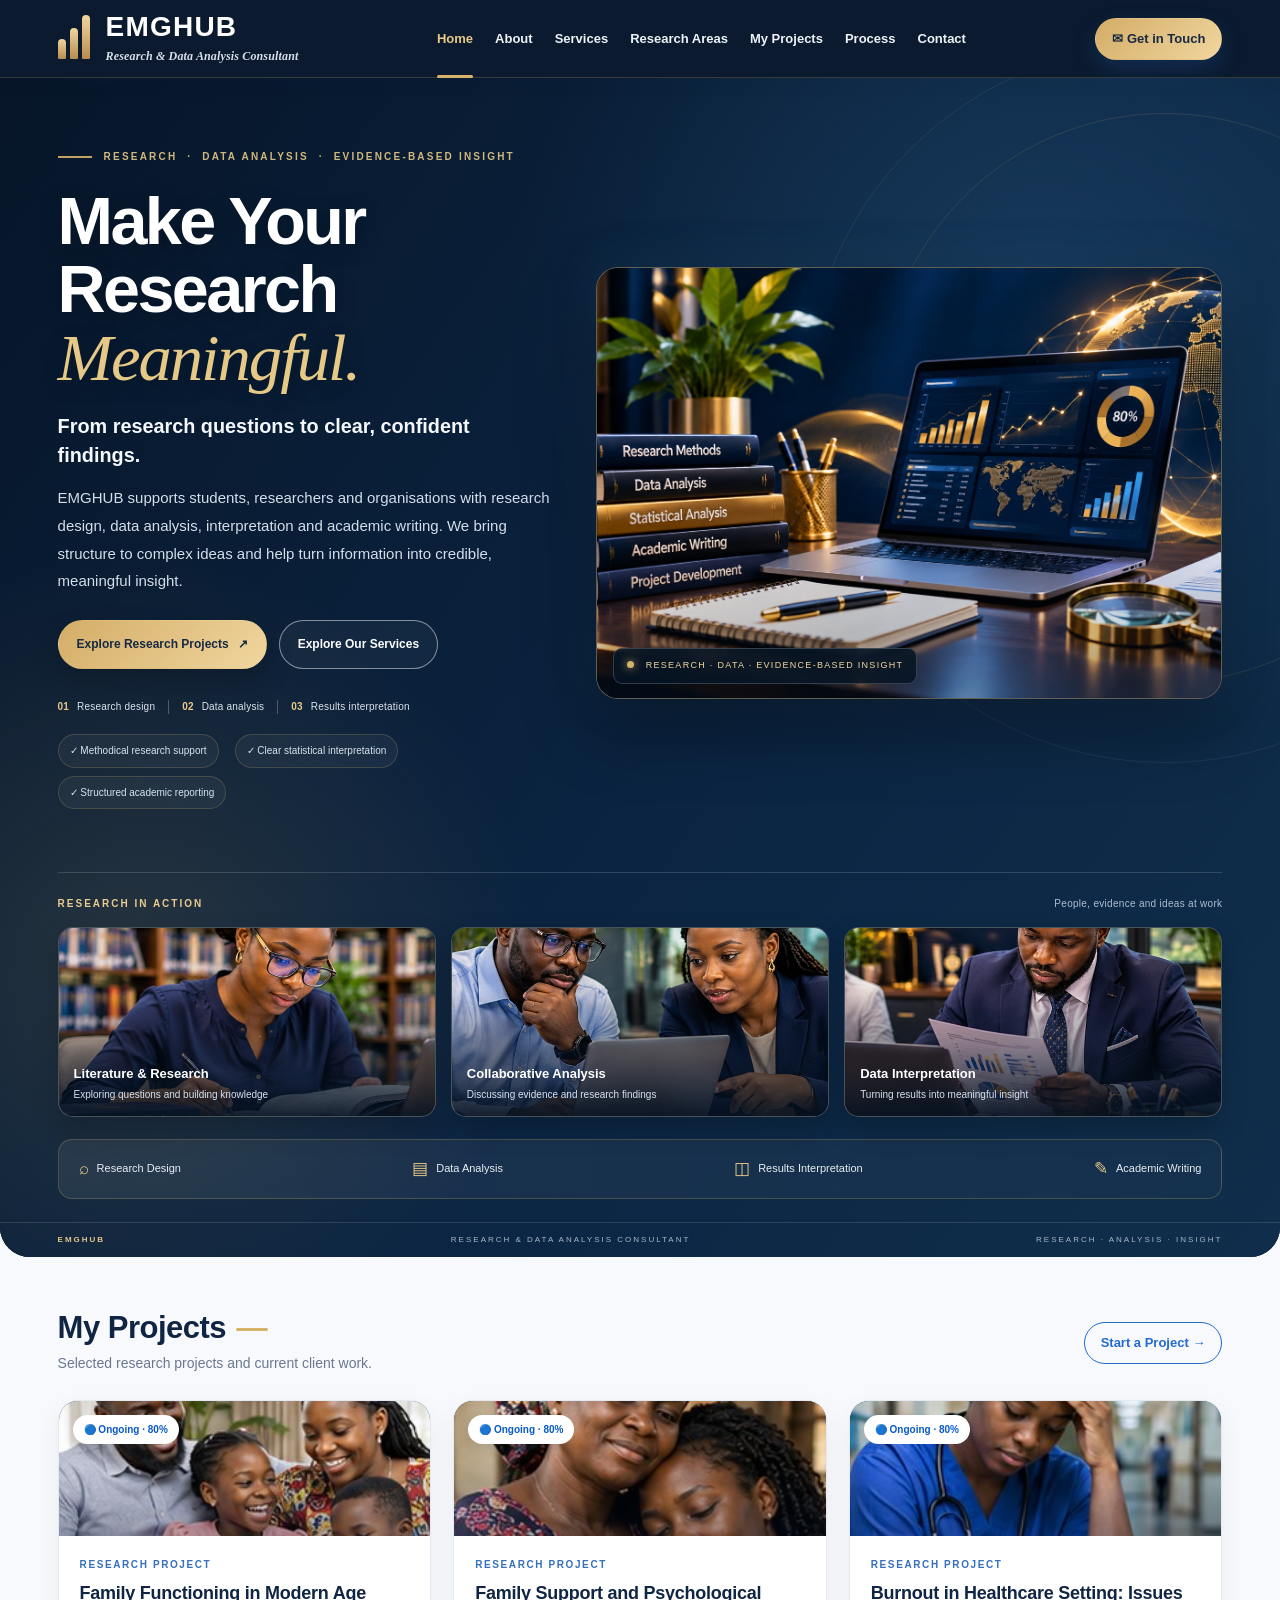
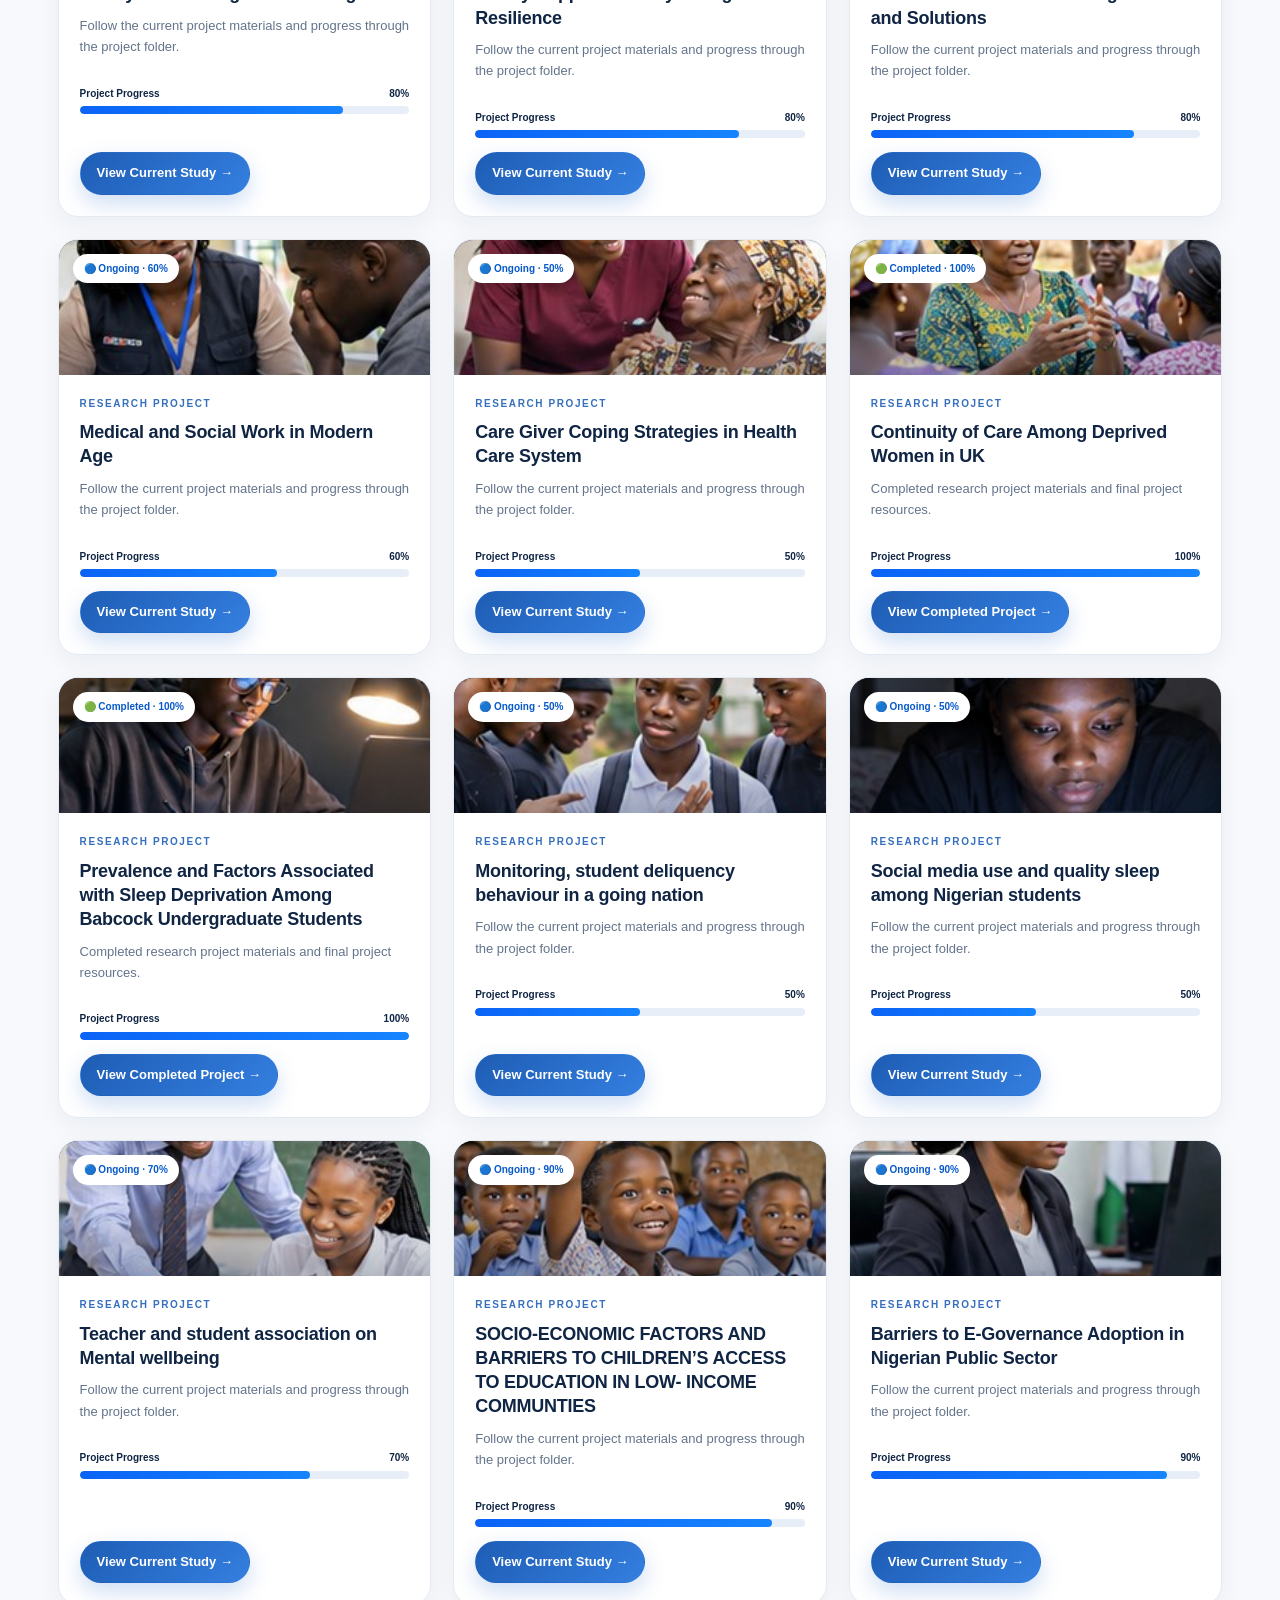
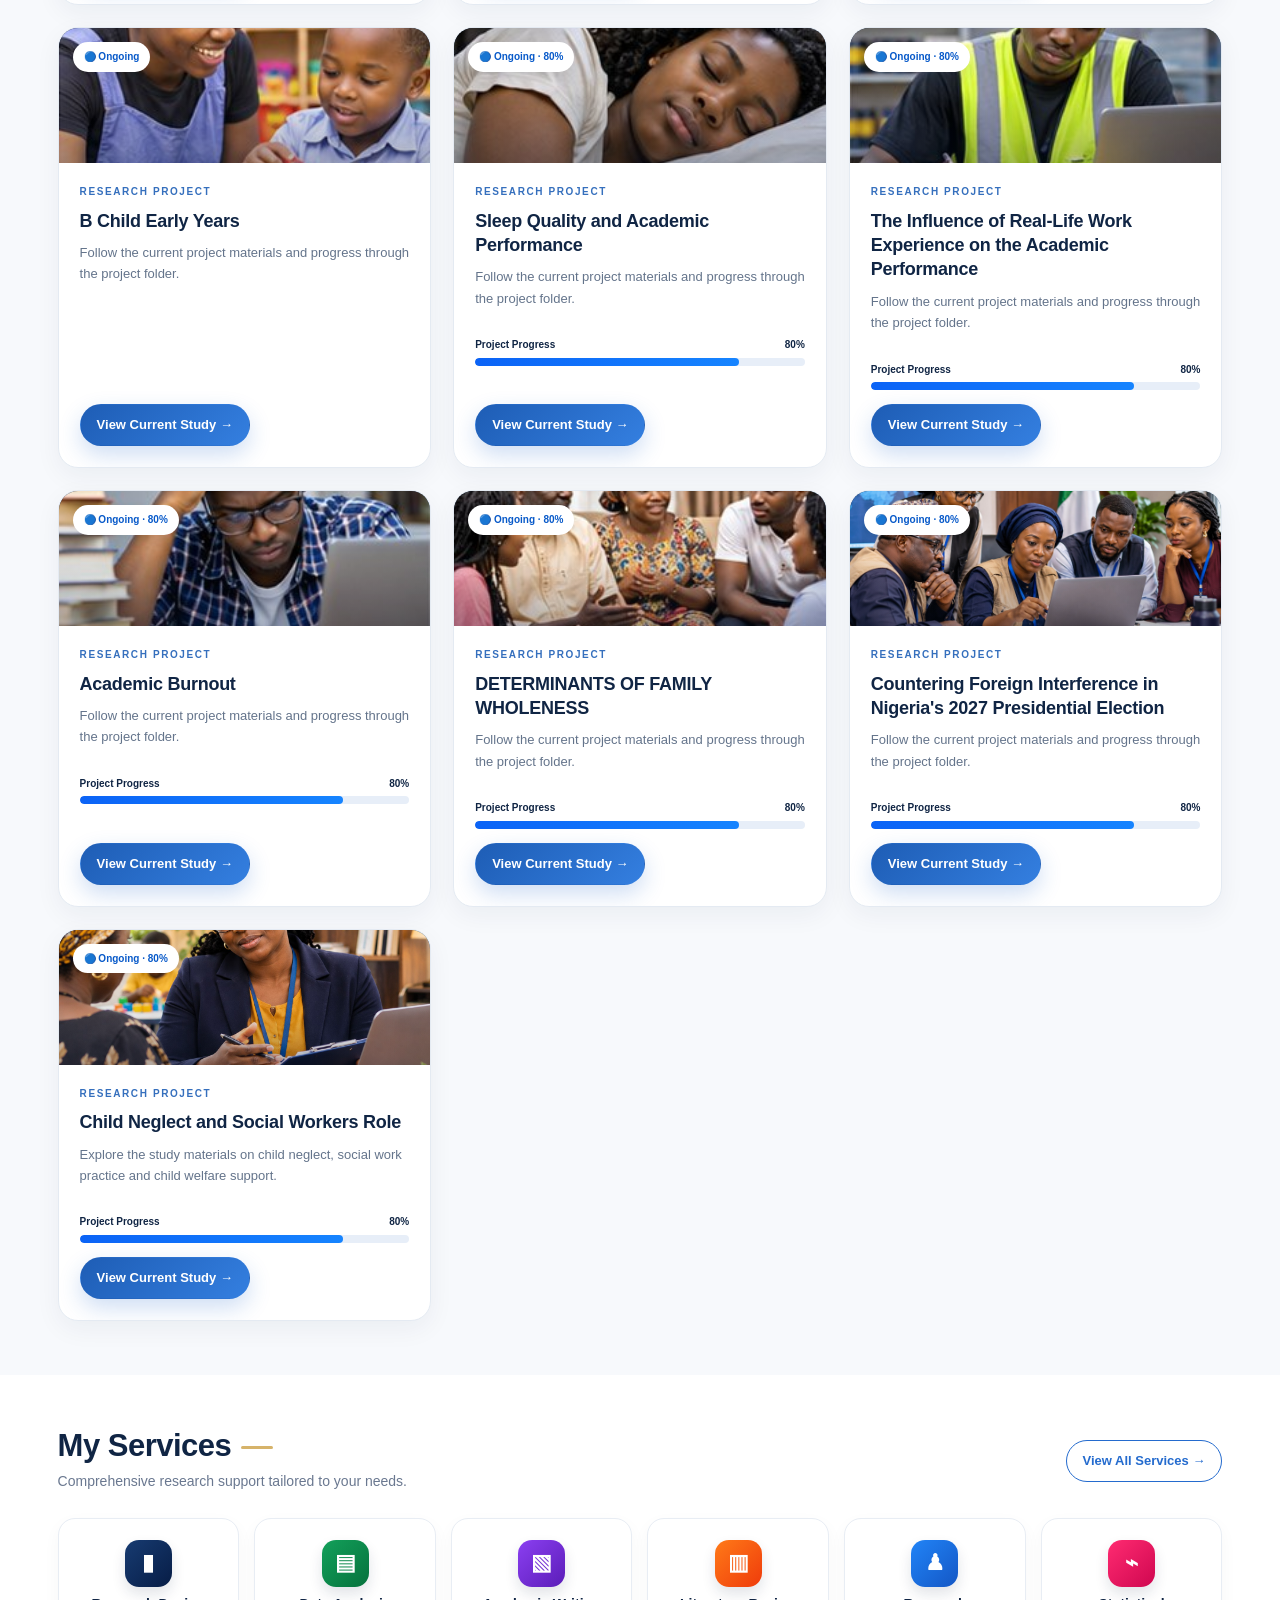
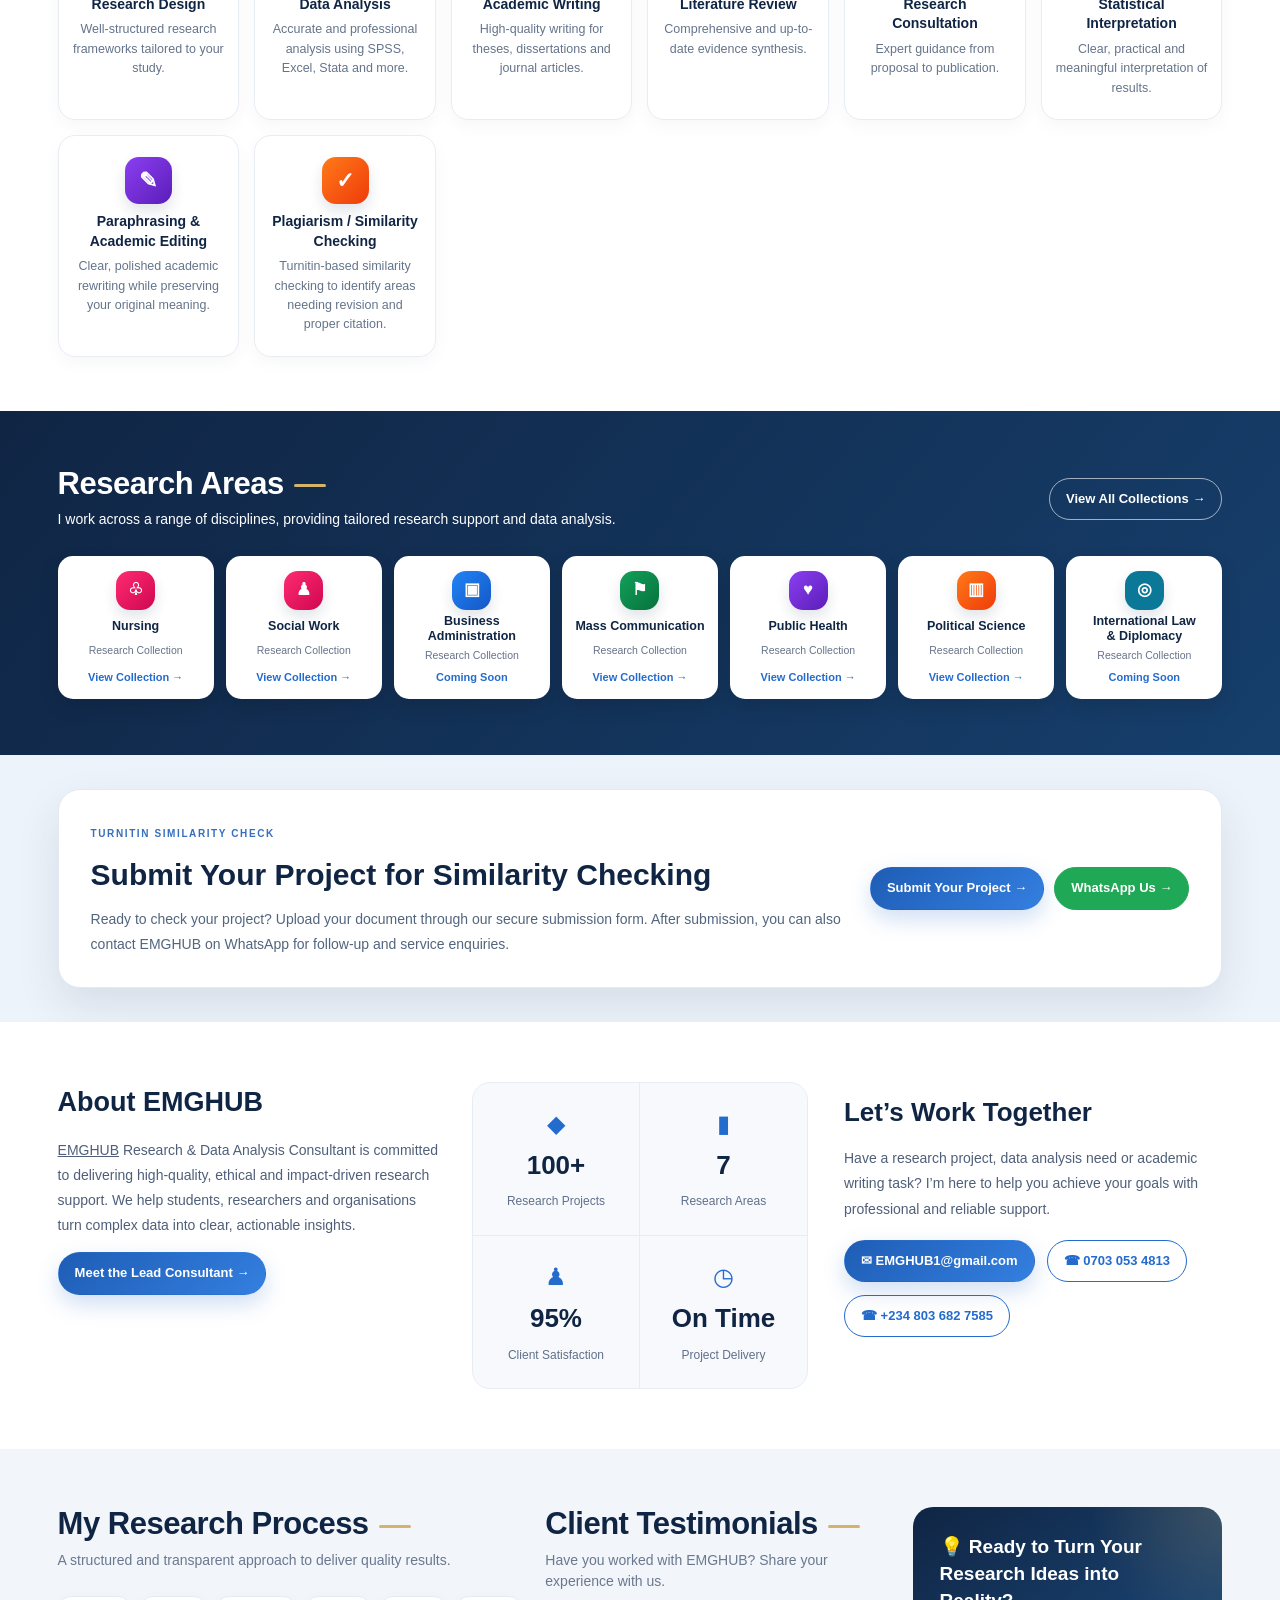
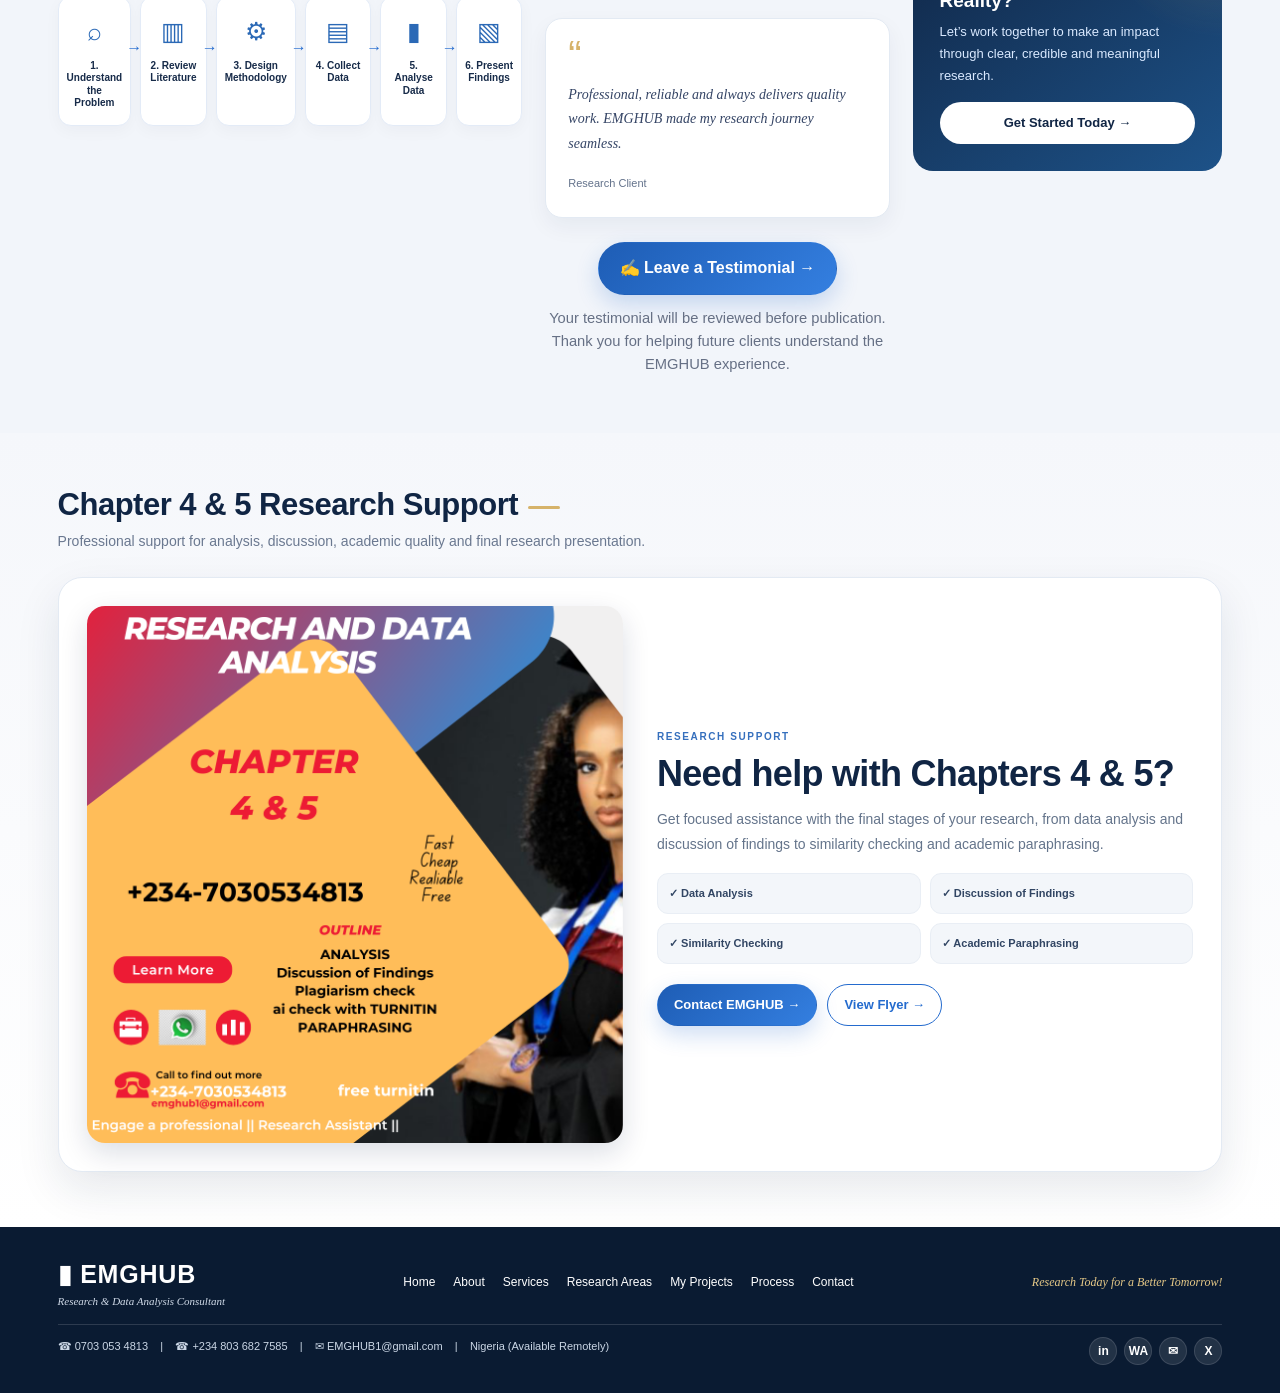
==== commit efbb88e6: "Add files via upload" ====
--- a/index.html
+++ b/index.html
@@ -360,6 +360,7 @@
 <section class="projects-section" id="projects"><div class="container"><div class="section-head"><div><h2>My Projects</h2><p>Selected research projects and current client work.</p></div><a class="btn outline small" href="#contact" style="color:var(--blue);border-color:var(--blue)">Start a Project →</a></div><div class="project-grid"><article class="project-card"><div class="project-visual"><img class="project-image" src="assets/project-01.jpg" alt="Family Functioning in Modern Age" loading="lazy"><span class="project-status">🔵 Ongoing · 80%</span></div><div class="project-body"><span class="project-type">RESEARCH PROJECT</span><h3>Family Functioning in Modern Age</h3><p>Follow the current project materials and progress through the project folder.</p><div style="margin:10px 0 14px"><div style="display:flex;justify-content:space-between;font-size:10px;font-weight:800;color:var(--navy);margin-bottom:5px"><span>Project Progress</span><span>80%</span></div><div style="height:8px;background:#e7eef8;border-radius:10px;overflow:hidden"><div style="width:80%;height:100%;background:linear-gradient(90deg,#0b63f6,#1684ff);border-radius:10px"></div></div></div><a class="btn primary small" href="https://drive.google.com/drive/folders/1zoVWcaVOCC9xYR_wNDpewJr3U_GWLP_I?usp=sharing" rel="noopener" target="_blank">View Current Study →</a></div></article><article class="project-card"><div class="project-visual"><img class="project-image" src="assets/project-02.jpg" alt="Family Support and Psychological Resilience" loading="lazy"><span class="project-status">🔵 Ongoing · 80%</span></div><div class="project-body"><span class="project-type">RESEARCH PROJECT</span><h3>Family Support and Psychological Resilience</h3><p>Follow the current project materials and progress through the project folder.</p><div style="margin:10px 0 14px"><div style="display:flex;justify-content:space-between;font-size:10px;font-weight:800;color:var(--navy);margin-bottom:5px"><span>Project Progress</span><span>80%</span></div><div style="height:8px;background:#e7eef8;border-radius:10px;overflow:hidden"><div style="width:80%;height:100%;background:linear-gradient(90deg,#0b63f6,#1684ff);border-radius:10px"></div></div></div><a class="btn primary small" href="https://drive.google.com/drive/folders/1jmJc25FLSsGqvzGqyi12kd1nxjdlCdzC?usp=sharing" rel="noopener" target="_blank">View Current Study →</a></div></article><article class="project-card"><div class="project-visual"><img class="project-image" src="assets/project-03.jpg" alt="Burnout in Healthcare Setting: Issues and Solutions" loading="lazy"><span class="project-status">🔵 Ongoing · 80%</span></div><div class="project-body"><span class="project-type">RESEARCH PROJECT</span><h3>Burnout in Healthcare Setting: Issues and Solutions</h3><p>Follow the current project materials and progress through the project folder.</p><div style="margin:10px 0 14px"><div style="display:flex;justify-content:space-between;font-size:10px;font-weight:800;color:var(--navy);margin-bottom:5px"><span>Project Progress</span><span>80%</span></div><div style="height:8px;background:#e7eef8;border-radius:10px;overflow:hidden"><div style="width:80%;height:100%;background:linear-gradient(90deg,#0b63f6,#1684ff);border-radius:10px"></div></div></div><a class="btn primary small" href="https://drive.google.com/drive/folders/19wDASl4-_RGM11j2ey6HOhxwLLpvzsr5?usp=sharing" rel="noopener" target="_blank">View Current Study →</a></div></article><article class="project-card"><div class="project-visual"><img class="project-image" src="assets/project-04.jpg" alt="Medical and Social Work in Modern Age" loading="lazy"><span class="project-status">🔵 Ongoing · 60%</span></div><div class="project-body"><span class="project-type">RESEARCH PROJECT</span><h3>Medical and Social Work in Modern Age</h3><p>Follow the current project materials and progress through the project folder.</p><div style="margin:10px 0 14px"><div style="display:flex;justify-content:space-between;font-size:10px;font-weight:800;color:var(--navy);margin-bottom:5px"><span>Project Progress</span><span>60%</span></div><div style="height:8px;background:#e7eef8;border-radius:10px;overflow:hidden"><div style="width:60%;height:100%;background:linear-gradient(90deg,#0b63f6,#1684ff);border-radius:10px"></div></div></div><a class="btn primary small" href="https://drive.google.com/drive/folders/1Yjsx-2L56CLi4bt8SAheTo_nh8NqFQiC?usp=sharing" rel="noopener" target="_blank">View Current Study →</a></div></article><article class="project-card"><div class="project-visual"><img class="project-image" src="assets/project-05.jpg" alt="Care Giver Coping Strategies in Health Care System" loading="lazy"><span class="project-status">🔵 Ongoing · 50%</span></div><div class="project-body"><span class="project-type">RESEARCH PROJECT</span><h3>Care Giver Coping Strategies in Health Care System</h3><p>Follow the current project materials and progress through the project folder.</p><div style="margin:10px 0 14px"><div style="display:flex;justify-content:space-between;font-size:10px;font-weight:800;color:var(--navy);margin-bottom:5px"><span>Project Progress</span><span>50%</span></div><div style="height:8px;background:#e7eef8;border-radius:10px;overflow:hidden"><div style="width:50%;height:100%;background:linear-gradient(90deg,#0b63f6,#1684ff);border-radius:10px"></div></div></div><a class="btn primary small" href="https://drive.google.com/drive/folders/1iOHSP_m8Hn-nHlO1Q4aQ8Ed6lUQEXNti?usp=sharing" rel="noopener" target="_blank">View Current Study →</a></div></article><article class="project-card"><div class="project-visual"><img class="project-image" src="assets/project-06.jpg" alt="Continuity of Care Among Deprived Women in UK" loading="lazy"><span class="project-status">🟢 Completed · 100%</span></div><div class="project-body"><span class="project-type">RESEARCH PROJECT</span><h3>Continuity of Care Among Deprived Women in UK</h3><p>Completed research project materials and final project resources.</p><div style="margin:10px 0 14px"><div style="display:flex;justify-content:space-between;font-size:10px;font-weight:800;color:var(--navy);margin-bottom:5px"><span>Project Progress</span><span>100%</span></div><div style="height:8px;background:#e7eef8;border-radius:10px;overflow:hidden"><div style="width:100%;height:100%;background:linear-gradient(90deg,#0b63f6,#1684ff);border-radius:10px"></div></div></div><a class="btn primary small" href="https://drive.google.com/drive/folders/1bhsOPjeVTx-m_Yb4ybzX6h4kQlkv23a0?usp=sharing" rel="noopener" target="_blank">View Completed Project →</a></div></article><article class="project-card"><div class="project-visual"><img class="project-image" src="assets/project-07.jpg" alt="Prevalence and Factors Associated with Sleep Deprivation Among Babcock Undergraduate Students" loading="lazy"><span class="project-status">🟢 Completed · 100%</span></div><div class="project-body"><span class="project-type">RESEARCH PROJECT</span><h3>Prevalence and Factors Associated with Sleep Deprivation Among Babcock Undergraduate Students</h3><p>Completed research project materials and final project resources.</p><div style="margin:10px 0 14px"><div style="display:flex;justify-content:space-between;font-size:10px;font-weight:800;color:var(--navy);margin-bottom:5px"><span>Project Progress</span><span>100%</span></div><div style="height:8px;background:#e7eef8;border-radius:10px;overflow:hidden"><div style="width:100%;height:100%;background:linear-gradient(90deg,#0b63f6,#1684ff);border-radius:10px"></div></div></div><a class="btn primary small" href="https://drive.google.com/drive/folders/1H7UIWhTo4qwYcHQAT2NlhSc3BPjPDm7r?usp=sharing" rel="noopener" target="_blank">View Completed Project →</a></div></article><article class="project-card"><div class="project-visual"><img class="project-image" src="assets/project-08.jpg" alt="Monitoring, student deliquency behaviour in a going nation" loading="lazy"><span class="project-status">🔵 Ongoing · 50%</span></div><div class="project-body"><span class="project-type">RESEARCH PROJECT</span><h3>Monitoring, student deliquency behaviour in a going nation</h3><p>Follow the current project materials and progress through the project folder.</p><div style="margin:10px 0 14px"><div style="display:flex;justify-content:space-between;font-size:10px;font-weight:800;color:var(--navy);margin-bottom:5px"><span>Project Progress</span><span>50%</span></div><div style="height:8px;background:#e7eef8;border-radius:10px;overflow:hidden"><div style="width:50%;height:100%;background:linear-gradient(90deg,#0b63f6,#1684ff);border-radius:10px"></div></div></div><a class="btn primary small" href="https://drive.google.com/drive/folders/1W6m5GU-d1gd5A-vzv93JQ7ZT05B9wRCj?usp=sharing" rel="noopener" target="_blank">View Current Study →</a></div></article><article class="project-card"><div class="project-visual"><img class="project-image" src="assets/project-09.jpg" alt="Social media use and quality sleep among Nigerian students" loading="lazy"><span class="project-status">🔵 Ongoing · 50%</span></div><div class="project-body"><span class="project-type">RESEARCH PROJECT</span><h3>Social media use and quality sleep among Nigerian students</h3><p>Follow the current project materials and progress through the project folder.</p><div style="margin:10px 0 14px"><div style="display:flex;justify-content:space-between;font-size:10px;font-weight:800;color:var(--navy);margin-bottom:5px"><span>Project Progress</span><span>50%</span></div><div style="height:8px;background:#e7eef8;border-radius:10px;overflow:hidden"><div style="width:50%;height:100%;background:linear-gradient(90deg,#0b63f6,#1684ff);border-radius:10px"></div></div></div><a class="btn primary small" href="https://drive.google.com/drive/folders/1bNyn7w7tGcKqs0xnYNz4BPQL0stPaLSW?usp=sharing" rel="noopener" target="_blank">View Current Study →</a></div></article><article class="project-card"><div class="project-visual"><img class="project-image" src="assets/project-10.jpg" alt="Teacher and student association on Mental wellbeing" loading="lazy"><span class="project-status">🔵 Ongoing · 70%</span></div><div class="project-body"><span class="project-type">RESEARCH PROJECT</span><h3>Teacher and student association on Mental wellbeing</h3><p>Follow the current project materials and progress through the project folder.</p><div style="margin:10px 0 14px"><div style="display:flex;justify-content:space-between;font-size:10px;font-weight:800;color:var(--navy);margin-bottom:5px"><span>Project Progress</span><span>70%</span></div><div style="height:8px;background:#e7eef8;border-radius:10px;overflow:hidden"><div style="width:70%;height:100%;background:linear-gradient(90deg,#0b63f6,#1684ff);border-radius:10px"></div></div></div><a class="btn primary small" href="https://drive.google.com/drive/folders/1Vj2gijb0PbF6p_dBLbBmfnHCs6SF86k1?usp=sharing" rel="noopener" target="_blank">View Current Study →</a></div></article><article class="project-card"><div class="project-visual"><img class="project-image" src="assets/project-11.jpg" alt="SOCIO-ECONOMIC FACTORS AND BARRIERS TO CHILDREN'S ACCESS TO EDUCATION IN LOW- INCOME COMMUNTIES" loading="lazy"><span class="project-status">🔵 Ongoing · 90%</span></div><div class="project-body"><span class="project-type">RESEARCH PROJECT</span><h3>SOCIO-ECONOMIC FACTORS AND BARRIERS TO CHILDREN’S ACCESS TO EDUCATION IN LOW- INCOME COMMUNTIES</h3><p>Follow the current project materials and progress through the project folder.</p><div style="margin:10px 0 14px"><div style="display:flex;justify-content:space-between;font-size:10px;font-weight:800;color:var(--navy);margin-bottom:5px"><span>Project Progress</span><span>90%</span></div><div style="height:8px;background:#e7eef8;border-radius:10px;overflow:hidden"><div style="width:90%;height:100%;background:linear-gradient(90deg,#0b63f6,#1684ff);border-radius:10px"></div></div></div><a class="btn primary small" href="https://drive.google.com/drive/folders/1sNn0rrYcjd5jF2Jjx4Mq_vVL9O2M0_fC?usp=sharing" rel="noopener" target="_blank">View Current Study →</a></div></article><article class="project-card"><div class="project-visual"><img class="project-image" src="assets/project-12.jpg" alt="Barriers to E-Governance Adoption in Nigerian Public Sector" loading="lazy"><span class="project-status">🔵 Ongoing · 90%</span></div><div class="project-body"><span class="project-type">RESEARCH PROJECT</span><h3>Barriers to E-Governance Adoption in Nigerian Public Sector</h3><p>Follow the current project materials and progress through the project folder.</p><div style="margin:10px 0 14px"><div style="display:flex;justify-content:space-between;font-size:10px;font-weight:800;color:var(--navy);margin-bottom:5px"><span>Project Progress</span><span>90%</span></div><div style="height:8px;background:#e7eef8;border-radius:10px;overflow:hidden"><div style="width:90%;height:100%;background:linear-gradient(90deg,#0b63f6,#1684ff);border-radius:10px"></div></div></div><a class="btn primary small" href="https://drive.google.com/drive/folders/1n6l3bOY1GkhJ_NMRvGNWfjQH5htJVMlB?usp=sharing" rel="noopener" target="_blank">View Current Study →</a></div></article><article class="project-card"><div class="project-visual"><img class="project-image" src="assets/project-13.jpg" alt="B Child Early Years" loading="lazy"><span class="project-status">🔵 Ongoing</span></div><div class="project-body"><span class="project-type">RESEARCH PROJECT</span><h3>B Child Early Years</h3><p>Follow the current project materials and progress through the project folder.</p><a class="btn primary small" href="https://drive.google.com/drive/folders/135jxYXjfxPAcPtqFVuizWJBTyX0tAjMt?usp=sharing" rel="noopener" target="_blank">View Current Study →</a></div></article><article class="project-card"><div class="project-visual"><img class="project-image" src="assets/project-14.jpg" alt="Sleep Quality and Academic Performance" loading="lazy"><span class="project-status">🔵 Ongoing · 80%</span></div><div class="project-body"><span class="project-type">RESEARCH PROJECT</span><h3>Sleep Quality and Academic Performance</h3><p>Follow the current project materials and progress through the project folder.</p><div style="margin:10px 0 14px"><div style="display:flex;justify-content:space-between;font-size:10px;font-weight:800;color:var(--navy);margin-bottom:5px"><span>Project Progress</span><span>80%</span></div><div style="height:8px;background:#e7eef8;border-radius:10px;overflow:hidden"><div style="width:80%;height:100%;background:linear-gradient(90deg,#0b63f6,#1684ff);border-radius:10px"></div></div></div><a class="btn primary small" href="https://drive.google.com/drive/folders/1bNyn7w7tGcKqs0xnYNz4BPQL0stPaLSW?usp=sharing" rel="noopener" target="_blank">View Current Study →</a></div></article><article class="project-card"><div class="project-visual"><img class="project-image" src="assets/project-15.jpg" alt="The Influence of Real-Life Work Experience on the Academic Performance" loading="lazy"><span class="project-status">🔵 Ongoing · 80%</span></div><div class="project-body"><span class="project-type">RESEARCH PROJECT</span><h3>The Influence of Real-Life Work Experience on the Academic Performance</h3><p>Follow the current project materials and progress through the project folder.</p><div style="margin:10px 0 14px"><div style="display:flex;justify-content:space-between;font-size:10px;font-weight:800;color:var(--navy);margin-bottom:5px"><span>Project Progress</span><span>80%</span></div><div style="height:8px;background:#e7eef8;border-radius:10px;overflow:hidden"><div style="width:80%;height:100%;background:linear-gradient(90deg,#0b63f6,#1684ff);border-radius:10px"></div></div></div><a class="btn primary small" href="https://drive.google.com/drive/folders/1ZodZShATZQ-NJvROcuc3TJJkwHw8hFTi?usp=drive_link" rel="noopener" target="_blank">View Current Study →</a></div></article>
 <article class="project-card"><div class="project-visual"><img class="project-image" src="assets/project-16.jpg" alt="Academic Burnout" loading="lazy"><span class="project-status">🔵 Ongoing · 80%</span></div><div class="project-body"><span class="project-type">RESEARCH PROJECT</span><h3>Academic Burnout</h3><p>Follow the current project materials and progress through the project folder.</p><div style="margin:10px 0 14px"><div style="display:flex;justify-content:space-between;font-size:10px;font-weight:800;color:var(--navy);margin-bottom:5px"><span>Project Progress</span><span>80%</span></div><div style="height:8px;background:#e7eef8;border-radius:10px;overflow:hidden"><div style="width:80%;height:100%;background:linear-gradient(90deg,#0b63f6,#1684ff);border-radius:10px"></div></div></div><a class="btn primary small" href="https://drive.google.com/drive/folders/1KtcGEPMwULF1aJuX2fSHX-YGWKZA8ifd?usp=drive_link" rel="noopener" target="_blank">View Current Study →</a></div></article><article class="project-card"><div class="project-visual"><img class="project-image" src="assets/project-17.jpg" alt="DETERMINANTS OF FAMILY WHOLENESS" loading="lazy"><span class="project-status">🔵 Ongoing · 80%</span></div><div class="project-body"><span class="project-type">RESEARCH PROJECT</span><h3>DETERMINANTS OF FAMILY WHOLENESS</h3><p>Follow the current project materials and progress through the project folder.</p><div style="margin:10px 0 14px"><div style="display:flex;justify-content:space-between;font-size:10px;font-weight:800;color:var(--navy);margin-bottom:5px"><span>Project Progress</span><span>80%</span></div><div style="height:8px;background:#e7eef8;border-radius:10px;overflow:hidden"><div style="width:80%;height:100%;background:linear-gradient(90deg,#0b63f6,#1684ff);border-radius:10px"></div></div></div><a class="btn primary small" href="https://drive.google.com/drive/folders/1iDfvaEyNErQifpTnyk2hk2Wpfk9oK3hV?usp=drive_link" rel="noopener" target="_blank">View Current Study →</a></div></article>
 <article class="project-card"><div class="project-visual"><img class="project-image" src="assets/project-18.jpg" alt="Countering Foreign Interference in Nigeria's 2027 Presidential Election" loading="lazy"><span class="project-status">🔵 Ongoing · 80%</span></div><div class="project-body"><span class="project-type">RESEARCH PROJECT</span><h3>Countering Foreign Interference in Nigeria's 2027 Presidential Election</h3><p>Follow the current project materials and progress through the project folder.</p><div style="margin:10px 0 14px"><div style="display:flex;justify-content:space-between;font-size:10px;font-weight:800;color:var(--navy);margin-bottom:5px"><span>Project Progress</span><span>80%</span></div><div style="height:8px;background:#e7eef8;border-radius:10px;overflow:hidden"><div style="width:80%;height:100%;background:linear-gradient(90deg,#0b63f6,#1684ff);border-radius:10px"></div></div></div><a class="btn primary small" href="https://drive.google.com/drive/folders/1k9TVoUB_N_cO8OCS1xi018YglFdXqEB0?usp=sharing" rel="noopener" target="_blank">View Current Study →</a></div></article>
+<article class="project-card"><div class="project-visual"><img class="project-image" src="assets/project-19.jpg" alt="Social worker discussing child welfare and family support with a caregiver" loading="lazy"><span class="project-status">🔵 Ongoing · 80%</span></div><div class="project-body"><span class="project-type">RESEARCH PROJECT</span><h3>Child Neglect and Social Workers Role</h3><p>Explore the study materials on child neglect, social work practice and child welfare support.</p><div style="margin:10px 0 14px"><div style="display:flex;justify-content:space-between;font-size:10px;font-weight:800;color:var(--navy);margin-bottom:5px"><span>Project Progress</span><span>80%</span></div><div style="height:8px;background:#e7eef8;border-radius:10px;overflow:hidden"><div style="width:80%;height:100%;background:linear-gradient(90deg,#0b63f6,#1684ff);border-radius:10px"></div></div></div><a class="btn primary small" href="https://drive.google.com/drive/folders/1id08WCpo8_PtWAeQyK4TQAMIqRL5kVb6?usp=drive_link" rel="noopener" target="_blank">View Current Study →</a></div></article>
 </div></div></section>
 <section class="services" id="services">
 <div class="container">
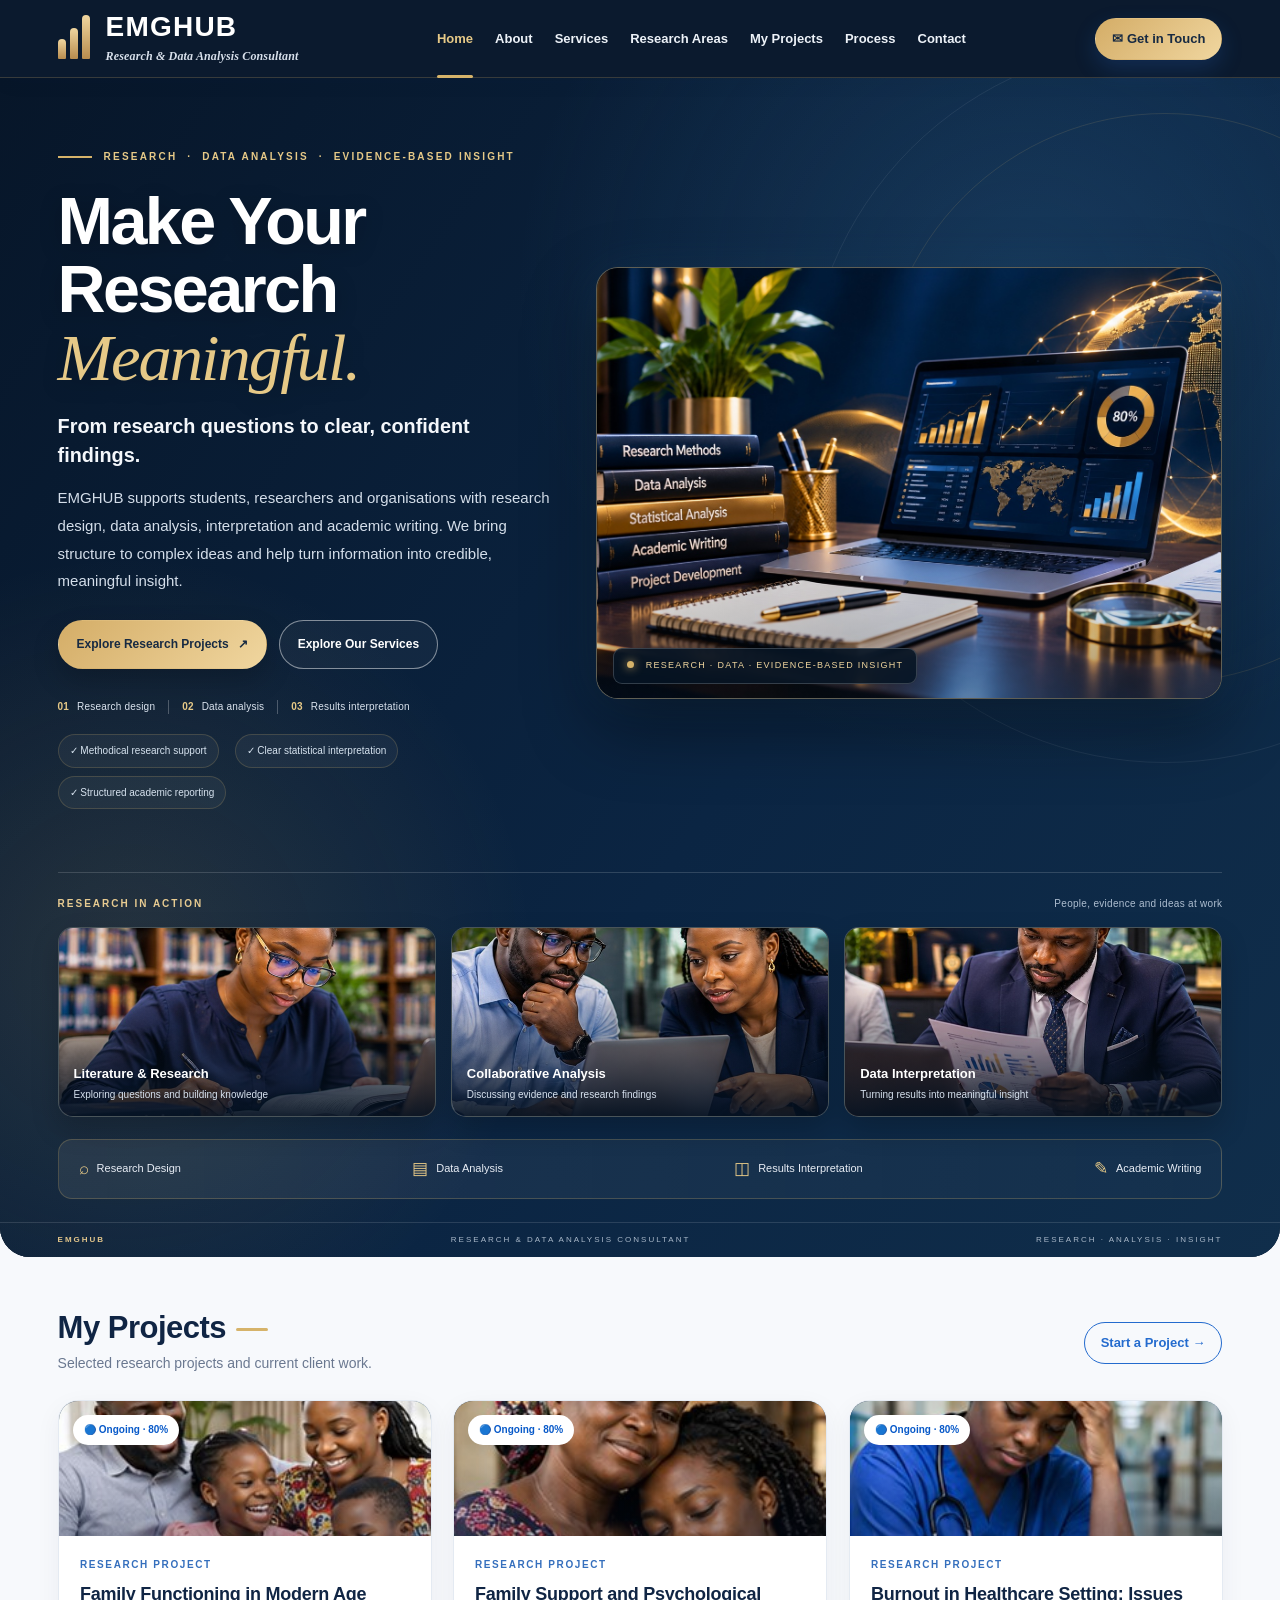
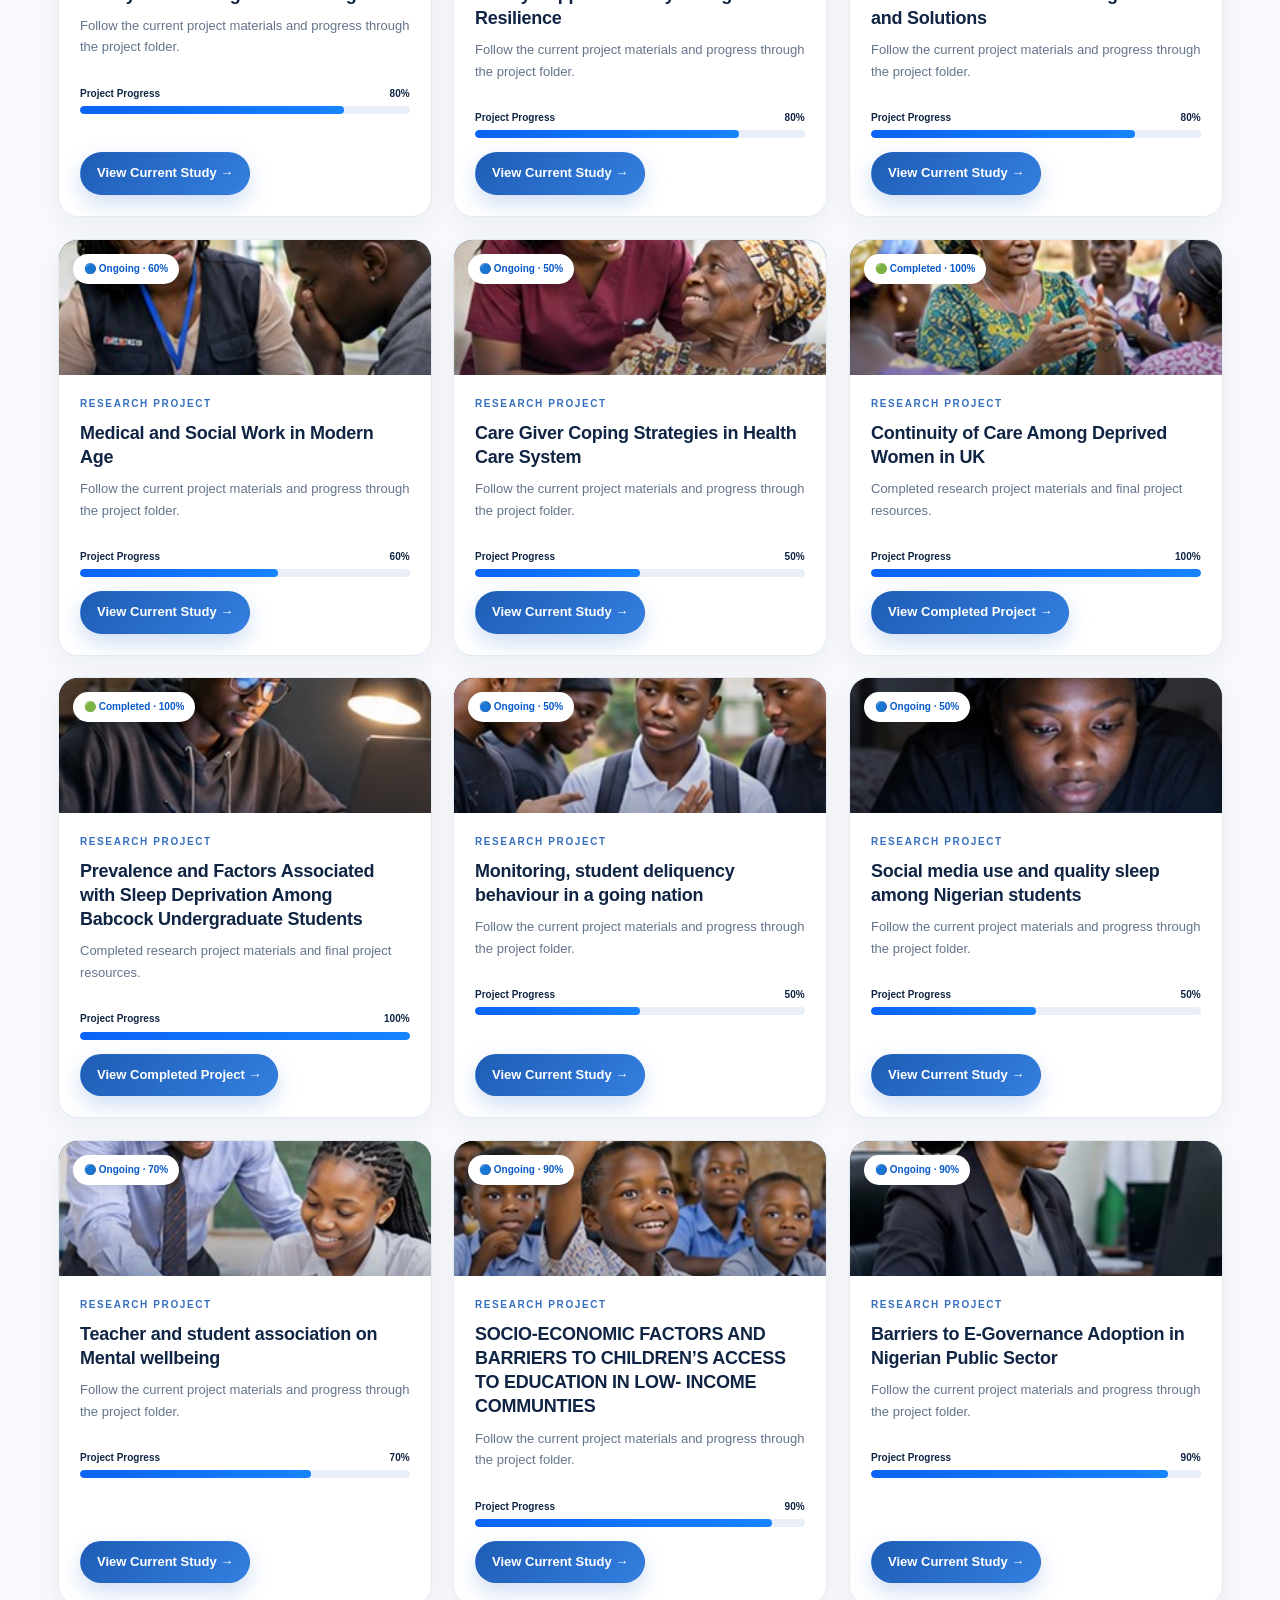
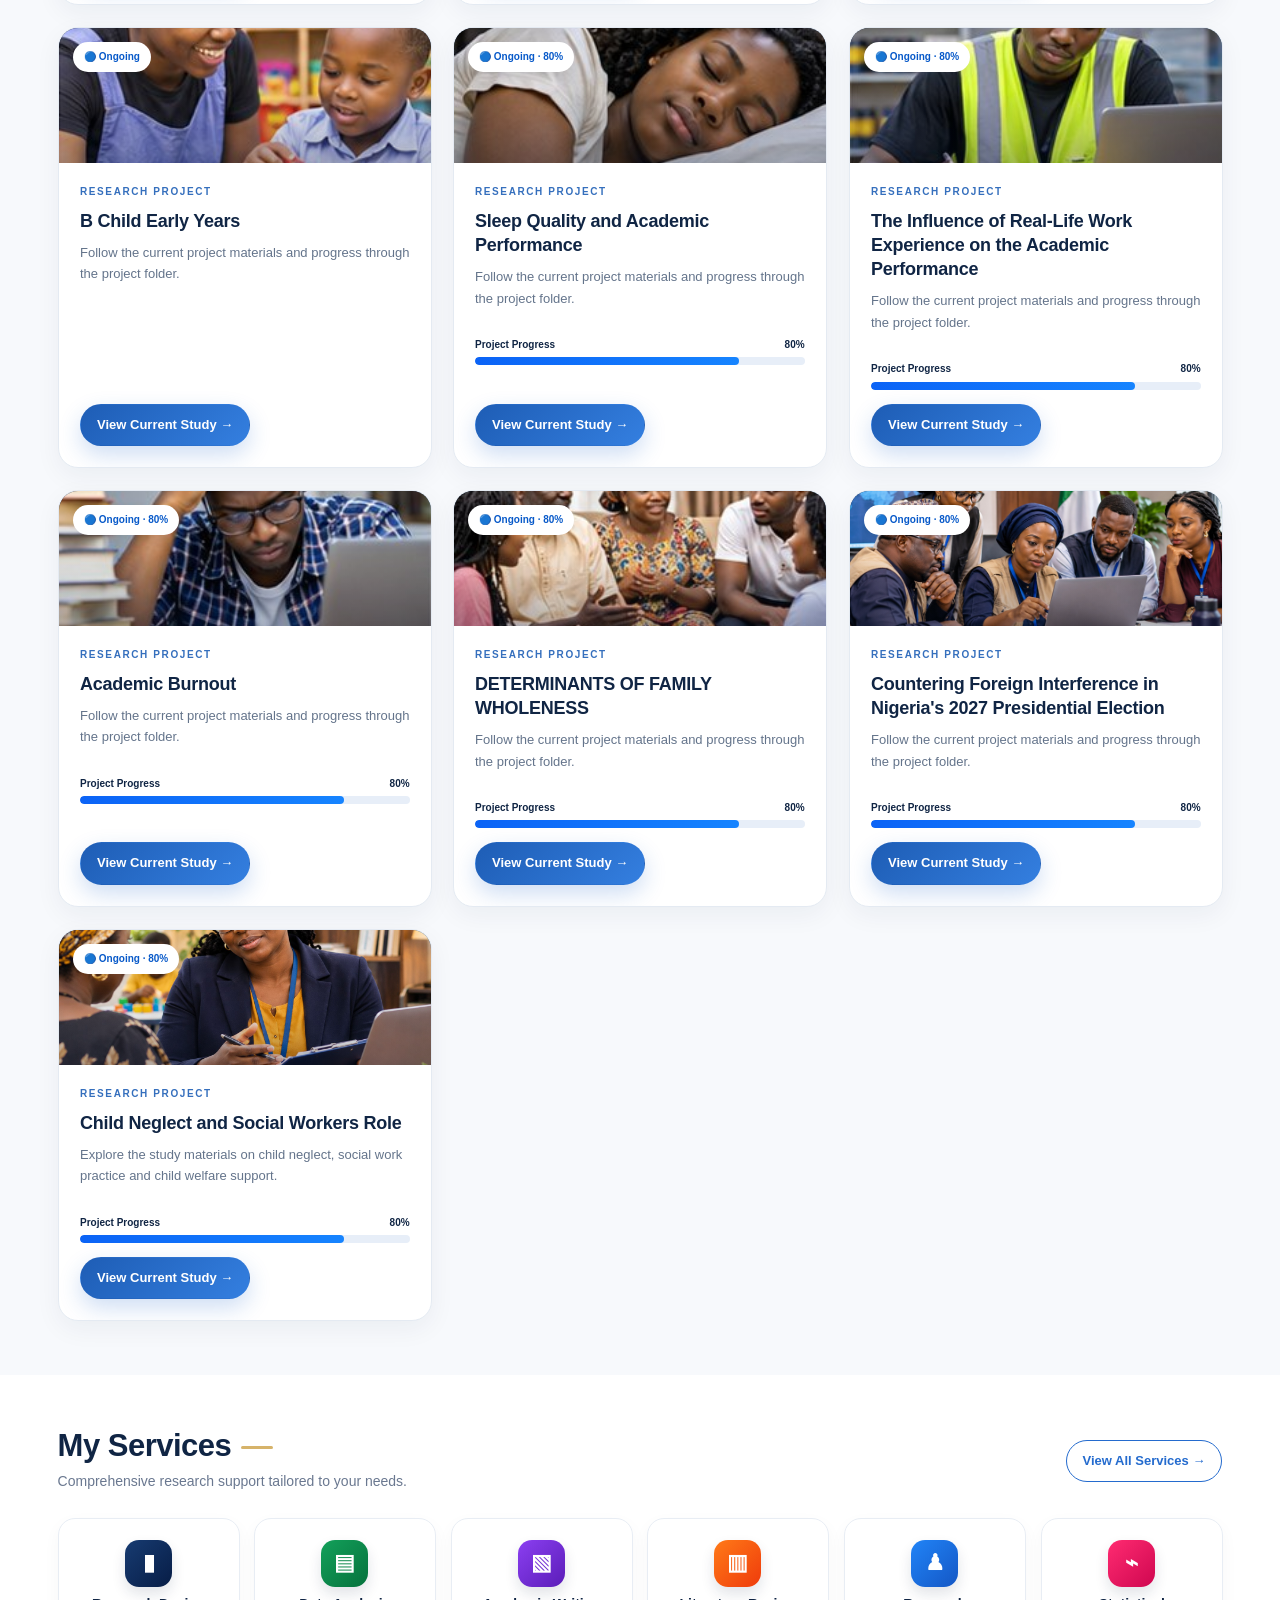
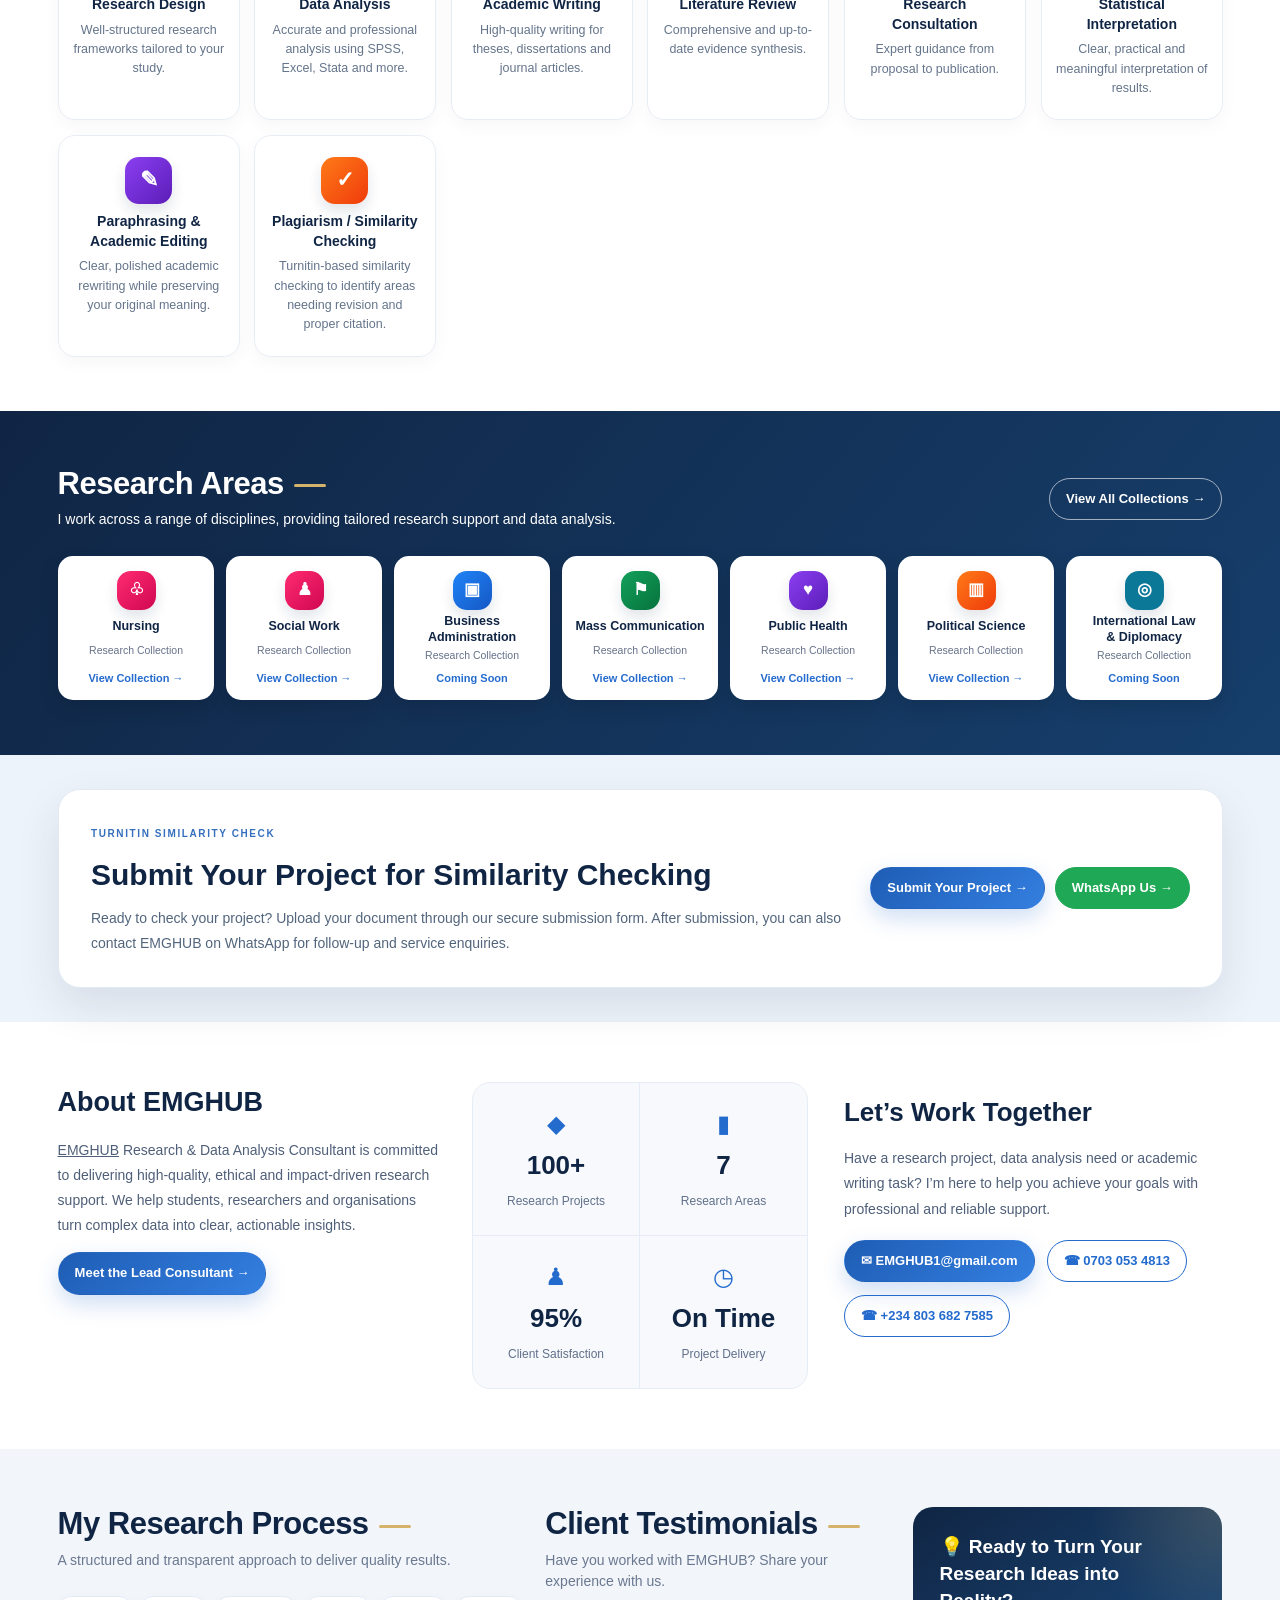
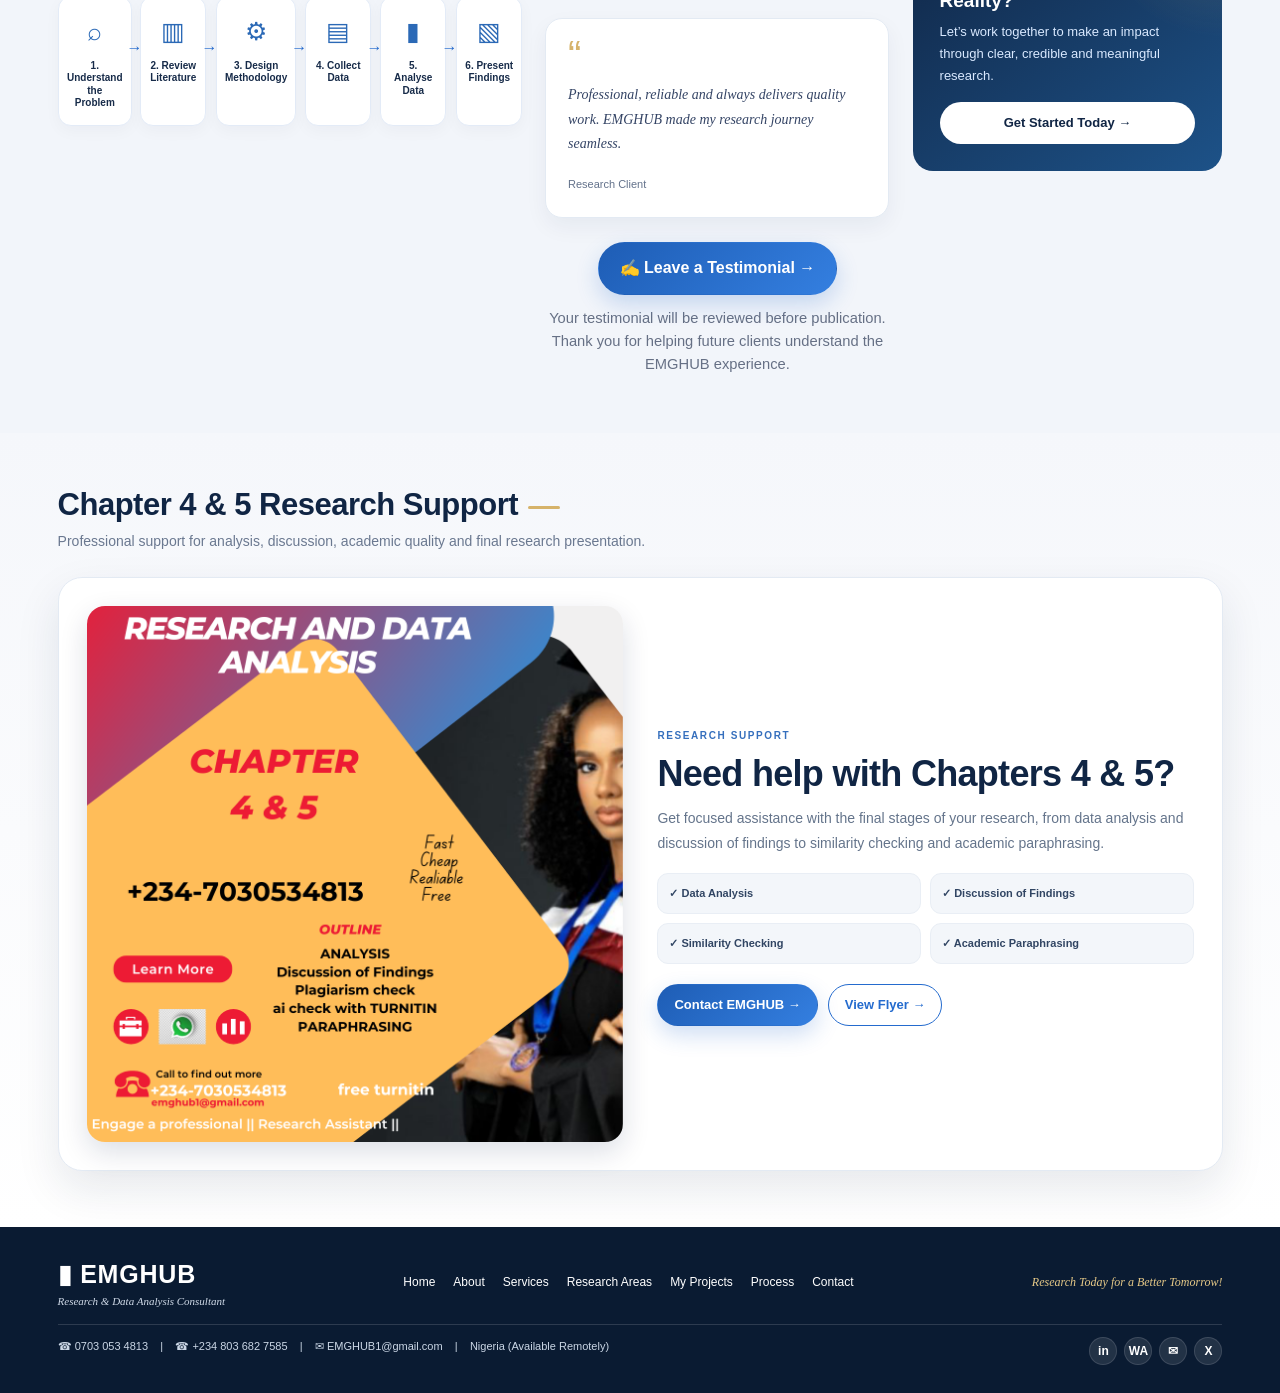
==== commit 8a507802: "Add files via upload" ====
--- a/index.html
+++ b/index.html
@@ -304,6 +304,47 @@
 @media(max-width:480px){.hero-expanded .hero-actions{display:grid;grid-template-columns:1fr}.hero-expanded .hero-actions .btn{width:100%;text-align:center}.hero-expanded .hero-mini-points{font-size:9px}.hero-expanded .hero-mini-points span{padding:7px 9px}.hero-workspace-visual img{aspect-ratio:4/3}.research-photo-card{height:190px}.hero-service-ribbon{font-size:10px}}
 </style>
 
+
+<style id="emghub-motion-system">
+/* EMGHUB premium motion system: subtle, accessible and lightweight */
+@keyframes emgFadeUp{from{opacity:0;transform:translateY(24px)}to{opacity:1;transform:translateY(0)}}
+@keyframes emgSoftFloat{0%,100%{transform:translateY(0)}50%{transform:translateY(-9px)}}
+@keyframes emgGlow{0%,100%{box-shadow:0 28px 70px rgba(0,0,0,.42),0 0 28px rgba(214,179,106,.08)}50%{box-shadow:0 30px 76px rgba(0,0,0,.42),0 0 44px rgba(214,179,106,.2)}}
+@keyframes emgPulse{0%,100%{opacity:.75;box-shadow:0 0 0 0 rgba(214,179,106,.4)}50%{opacity:1;box-shadow:0 0 0 7px rgba(214,179,106,0)}}
+html.motion-ready .hero-copy .kicker{animation:emgFadeUp .7s .08s both}
+html.motion-ready .hero-copy h1{animation:emgFadeUp .8s .18s both}
+html.motion-ready .hero-copy h2{animation:emgFadeUp .8s .28s both}
+html.motion-ready .hero-copy>p{animation:emgFadeUp .8s .38s both}
+html.motion-ready .hero-actions{animation:emgFadeUp .8s .48s both}
+html.motion-ready .hero-proof,html.motion-ready .hero-mini-points{animation:emgFadeUp .8s .58s both}
+.hero-workspace-visual{animation:emgGlow 7s ease-in-out infinite}
+.hero-workspace-visual img{transition:transform 1.2s ease;}
+.hero-workspace-visual:hover img{transform:scale(1.035)}
+.workspace-pulse{animation:emgPulse 2.4s ease-in-out infinite}
+.hero-orbit{animation:emgSoftFloat 12s ease-in-out infinite}
+.hero-orbit.orbit-two{animation-delay:-5s}
+.research-photo-card{transition:transform .45s ease,box-shadow .45s ease,border-color .45s ease}
+.research-photo-card:hover{transform:translateY(-7px);box-shadow:0 20px 42px rgba(4,20,42,.22)}
+.research-photo-card img{transition:transform .75s cubic-bezier(.2,.7,.2,1)}
+.research-photo-card:hover img{transform:scale(1.055)}
+.hero-service-ribbon>span{transition:color .25s ease,transform .25s ease}
+.hero-service-ribbon>span:hover{color:var(--gold);transform:translateY(-3px)}
+.btn{position:relative;overflow:hidden}
+.btn:after{content:"";position:absolute;inset:0;transform:translateX(-130%);background:linear-gradient(110deg,transparent 25%,rgba(255,255,255,.25) 50%,transparent 75%);transition:transform .65s ease;pointer-events:none}
+.btn:hover:after{transform:translateX(130%)}
+.project-card,.service,.area,.course,.step,.stat,.testimonial,.chapters-card,.quality-box,.turnitin-box,.detail-card,.photo-frame,.profile-copy,.contact-band .contact-row{will-change:opacity,transform}
+html.motion-ready .reveal-on-scroll{opacity:0;transform:translateY(25px);transition:opacity .7s ease,transform .7s cubic-bezier(.2,.7,.2,1);transition-delay:var(--reveal-delay,0ms)}
+html.motion-ready .reveal-on-scroll.is-visible{opacity:1;transform:translateY(0)}
+html.motion-ready .project-card.reveal-on-scroll{animation:none}
+html.motion-ready .project-card .project-visual img{transition:transform .65s ease}
+.project-card:hover .project-visual img{transform:scale(1.06)}
+.project-card .project-visual{overflow:hidden}
+.project-card [style*="height:8px"]>div{transform:scaleX(0);transform-origin:left center;transition:transform 1.15s cubic-bezier(.2,.7,.2,1)}
+.project-card.is-visible [style*="height:8px"]>div{transform:scaleX(1)}
+.navlinks a:after{transition:width .25s ease,background .25s ease}
+@media(prefers-reduced-motion:reduce){*,*::before,*::after{scroll-behavior:auto!important;animation-duration:.01ms!important;animation-iteration-count:1!important;transition-duration:.01ms!important}.hero-workspace-visual{animation:none!important}html.motion-ready .reveal-on-scroll{opacity:1;transform:none}}
+</style>
+
 </head>
 <body>
 <header class="topbar">
@@ -493,5 +534,22 @@
 </div>
 </div>
 </footer>
+
+<script id="emghub-motion-script">
+(function(){
+  const root=document.documentElement;
+  const reduce=window.matchMedia&&window.matchMedia('(prefers-reduced-motion: reduce)').matches;
+  if(reduce){return;}
+  root.classList.add('motion-ready');
+  const selectors=['.research-photo-card','.project-card','.service','.area','.course','.step','.stat','.testimonial','.chapters-card','.quality-box','.turnitin-box','.section-head','.about-grid>div','.process-testimonial .cta'];
+  const items=[...new Set(selectors.flatMap(sel=>Array.from(document.querySelectorAll(sel))))];
+  items.forEach((el,i)=>{el.classList.add('reveal-on-scroll');el.style.setProperty('--reveal-delay',((i%4)*85)+'ms');});
+  if('IntersectionObserver' in window){
+    const observer=new IntersectionObserver((entries)=>{entries.forEach(entry=>{if(entry.isIntersecting){entry.target.classList.add('is-visible');observer.unobserve(entry.target);}});},{threshold:.12,rootMargin:'0px 0px -35px 0px'});
+    items.forEach(el=>observer.observe(el));
+  }else{items.forEach(el=>el.classList.add('is-visible'));}
+})();
+</script>
+
 </body>
 </html>
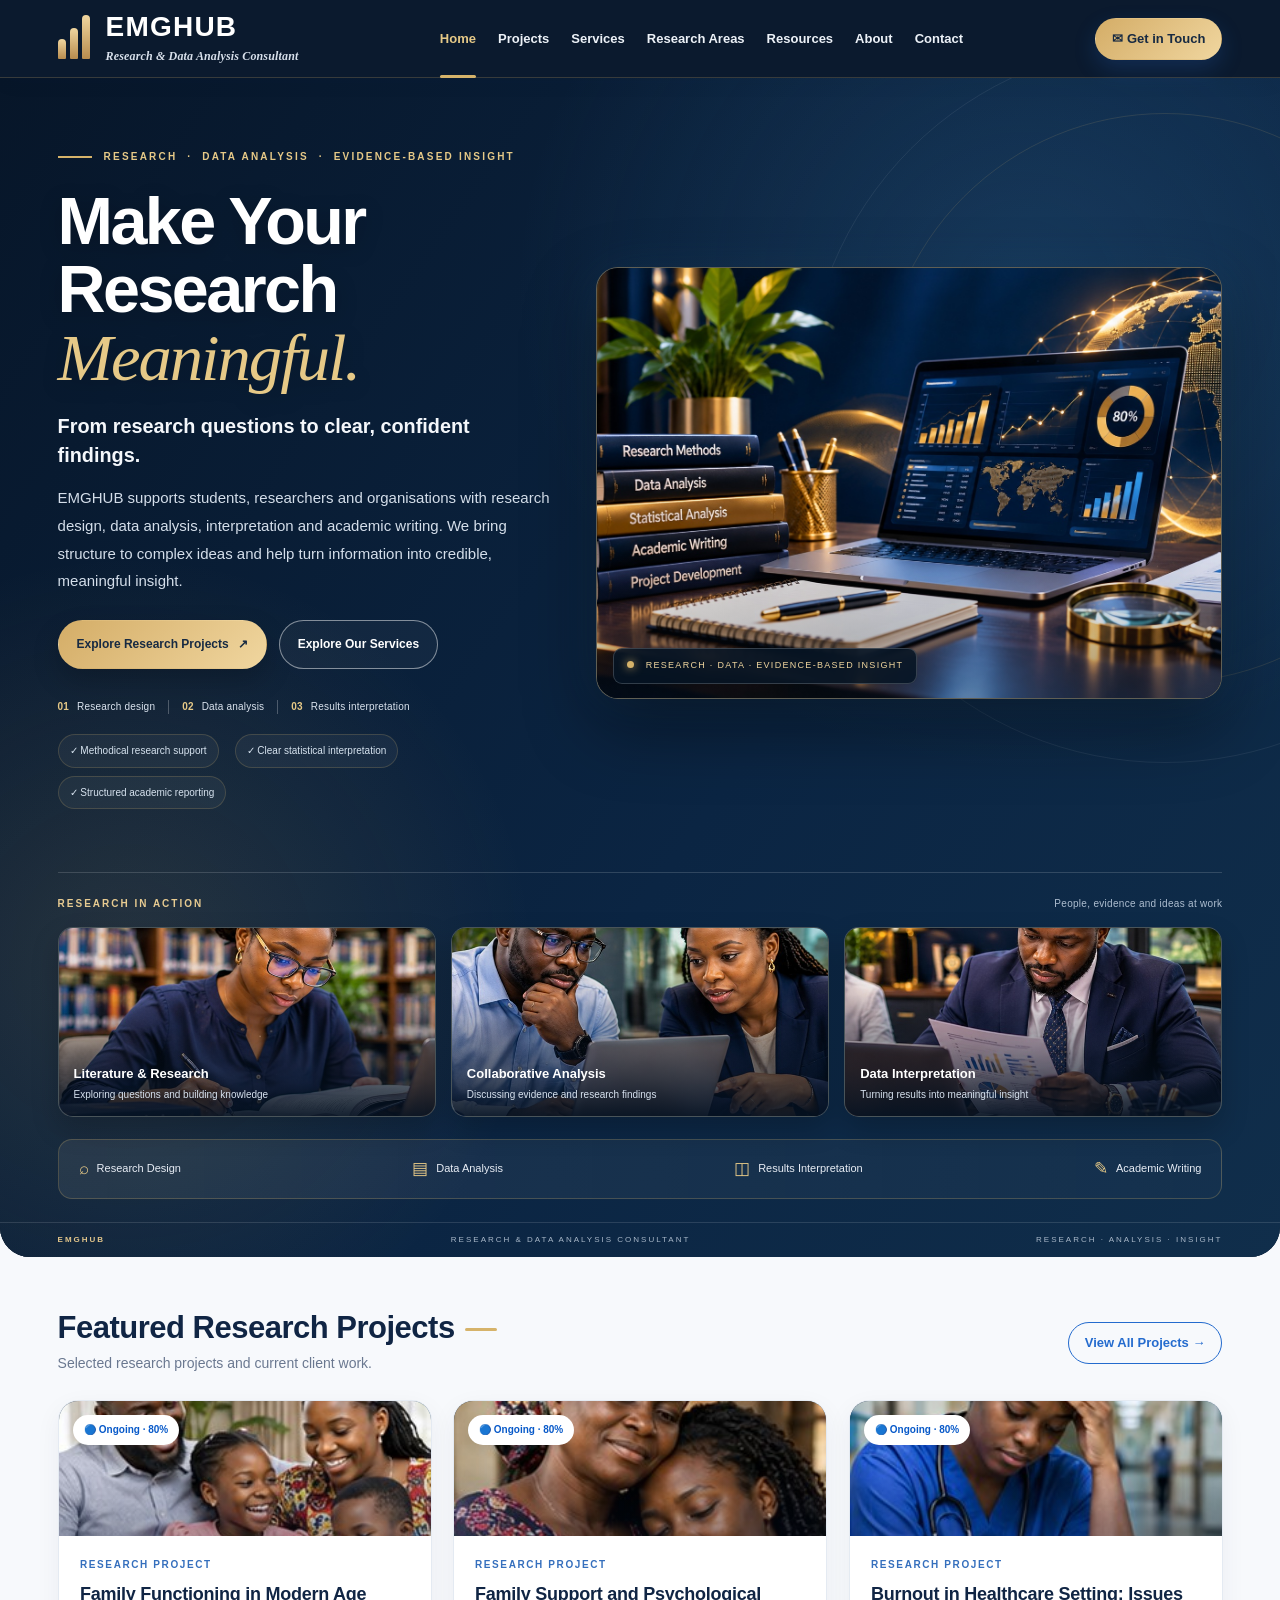
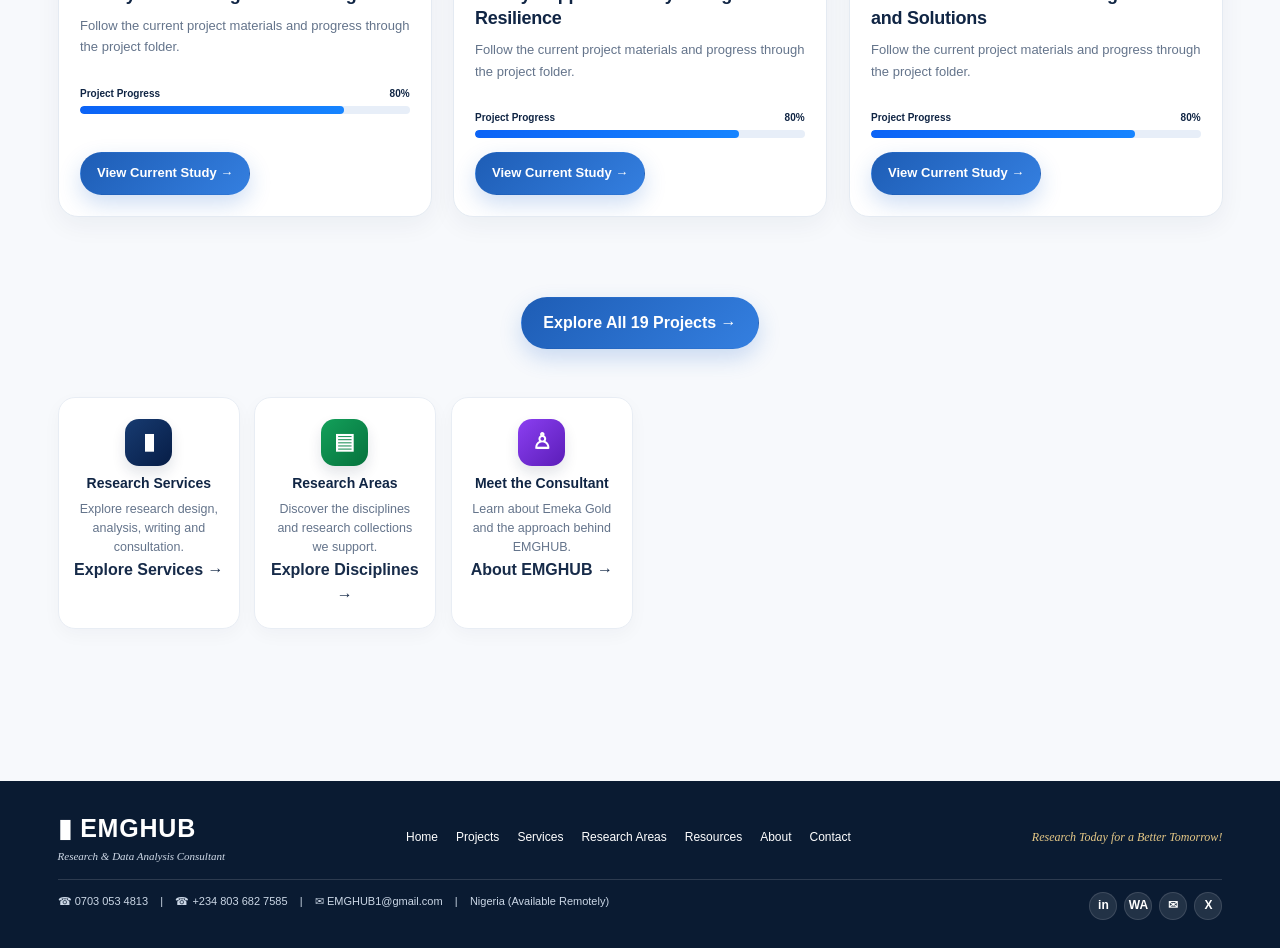
==== commit 2e76811f: "Add files via upload" ====
--- a/index.html
+++ b/index.html
@@ -1,11 +1,9 @@
 <!DOCTYPE html>
-
-<html lang="en">
-<head>
+<html lang="en"><head>
 <meta charset="utf-8"/>
 <meta content="width=device-width, initial-scale=1.0" name="viewport"/>
-<meta content="EMGHUB — Research &amp; Data Analysis Consultant. Research support, data analysis, academic writing and evidence-based research consultancy." name="description"/>
-<title>EMGHUB | Research &amp; Data Analysis Consultant</title>
+<meta content="Research support, data analysis, academic writing and evidence-based research consultancy." name="description"/>
+<title>EMGHUB — Research &amp; Data Analysis Consultant | EMGHUB</title>
 <style>
 :root{
   --navy:#071b49; --blue:#0b63f6; --blue2:#1684ff; --ink:#10204a;
@@ -254,7 +252,6 @@
 @media(prefers-reduced-motion:reduce){html{scroll-behavior:auto}*,*::before,*::after{animation-duration:.01ms!important;animation-iteration-count:1!important;transition-duration:.01ms!important;scroll-behavior:auto!important}}
 
 </style>
-
 <style>
 /* Expanded research-led hero: no portrait; workspace graphic plus real-world research scenes */
 .topbar{background:rgba(7,22,42,.98)!important;border-bottom:1px solid rgba(214,179,106,.22)!important}
@@ -303,8 +300,6 @@
 @media(max-width:760px){.hero-expanded{border-radius:0 0 23px 23px;padding-bottom:28px}.hero-expanded-inner{padding-top:42px}.hero-main-grid{grid-template-columns:1fr;gap:25px}.hero-expanded .hero-copy{padding:0}.hero-expanded h1{font-size:clamp(43px,10vw,60px)}.hero-expanded p{font-size:14px}.hero-workspace-visual{order:2}.hero-workspace-visual img{height:auto;aspect-ratio:16/10}.research-in-action{margin-top:30px}.research-photo-grid{grid-template-columns:1fr;gap:12px}.research-photo-card{height:210px}.research-strip-heading{align-items:flex-start;gap:8px;flex-direction:column}.hero-service-ribbon{display:grid;grid-template-columns:1fr 1fr;padding:14px}.hero-expanded .hero-proof{gap:9px;font-size:9px;margin-top:22px}.hero-expanded .hero-proof>i{display:none}}
 @media(max-width:480px){.hero-expanded .hero-actions{display:grid;grid-template-columns:1fr}.hero-expanded .hero-actions .btn{width:100%;text-align:center}.hero-expanded .hero-mini-points{font-size:9px}.hero-expanded .hero-mini-points span{padding:7px 9px}.hero-workspace-visual img{aspect-ratio:4/3}.research-photo-card{height:190px}.hero-service-ribbon{font-size:10px}}
 </style>
-
-
 <style id="emghub-motion-system">
 /* EMGHUB premium motion system: subtle, accessible and lightweight */
 @keyframes emgFadeUp{from{opacity:0;transform:translateY(24px)}to{opacity:1;transform:translateY(0)}}
@@ -344,188 +339,74 @@
 .navlinks a:after{transition:width .25s ease,background .25s ease}
 @media(prefers-reduced-motion:reduce){*,*::before,*::after{scroll-behavior:auto!important;animation-duration:.01ms!important;animation-iteration-count:1!important;transition-duration:.01ms!important}.hero-workspace-visual{animation:none!important}html.motion-ready .reveal-on-scroll{opacity:1;transform:none}}
 </style>
-
-</head>
-<body>
-<header class="topbar">
+<style>
+.page-intro{padding:58px 0 48px;background:linear-gradient(125deg,#071b49,#103d70);color:#fff;position:relative;overflow:hidden}
+.page-intro:after{content:"";position:absolute;width:420px;height:420px;border:1px solid rgba(245,182,58,.22);border-radius:50%;right:-100px;top:-230px;box-shadow:0 0 0 35px rgba(245,182,58,.035),0 0 0 75px rgba(245,182,58,.025)}
+.page-intro .kicker{letter-spacing:3px;color:#f5c76d;font-size:10px;font-weight:800;margin-bottom:10px}
+.page-intro h1{font-size:clamp(34px,5vw,52px);line-height:1.1;margin:0 0 10px;color:#fff}
+.page-intro p{max-width:720px;margin:0;color:#dce7f6;font-size:15px;line-height:1.7}
+.page-content{padding:48px 0 62px;min-height:48vh}
+.page-note{padding:24px;border-radius:18px;background:#f5f8fc;border:1px solid #e5ebf3;margin-top:28px}
+.footer a:hover{color:#f5c76d}
+@media(max-width:760px){.page-intro{padding:42px 0 36px}.page-content{padding:32px 0 45px}}
+</style></head><body><header class="topbar">
 <div class="container nav">
-<a class="brand" href="#home">
+<a class="brand" href="index.html">
 <span class="brandmark"><i></i><i></i><i></i></span>
 <span><strong>EMGHUB</strong><small>Research &amp; Data Analysis Consultant</small></span>
 </a>
 <nav class="navlinks">
-
-
-
-<a class="active" href="#home">Home</a><a href="about.html">About</a><a href="#services">Services</a><a href="#areas">Research Areas</a><a href="#projects">My Projects</a><a href="#process">Process</a><a href="#contact">Contact</a></nav>
-<a class="btn primary small" href="mailto:EMGHUB1@gmail.com">✉ Get in Touch</a>
-</div>
-</header>
-<main>
-<section class="hero hero-research hero-consultant hero-expanded" id="home">
-  <div class="hero-bg"></div>
-  <div class="hero-orbit orbit-one"></div><div class="hero-orbit orbit-two"></div>
-  <div class="container hero-expanded-inner">
-    <div class="hero-main-grid">
-      <div class="hero-copy">
-        <div class="kicker"><span class="kicker-line"></span> RESEARCH &nbsp;·&nbsp; DATA ANALYSIS &nbsp;·&nbsp; EVIDENCE-BASED INSIGHT</div>
-        <h1>Make Your Research <em>Meaningful.</em></h1>
-        <h2>From research questions to clear, confident findings.</h2>
-        <p>EMGHUB supports students, researchers and organisations with research design, data analysis, interpretation and academic writing. We bring structure to complex ideas and help turn information into credible, meaningful insight.</p>
-        <div class="hero-actions">
-          <a class="btn primary" href="#projects">Explore Research Projects <span>↗</span></a>
-          <a class="btn outline" href="#services">Explore Our Services</a>
-        </div>
-        <div class="hero-proof"><span><b>01</b> Research design</span><i></i><span><b>02</b> Data analysis</span><i></i><span><b>03</b> Results interpretation</span></div>
-        <div class="hero-mini-points">
-          <span>✓ Methodical research support</span><span>✓ Clear statistical interpretation</span><span>✓ Structured academic reporting</span>
-        </div>
-      </div>
-      <div class="hero-workspace-visual" role="img" aria-label="Research workspace with data analytics dashboard, charts, research books and a digital globe">
-        <img src="assets/hero-research-workspace.jpg" alt="Research and data analysis workspace with charts, laptop dashboard, books and digital globe" fetchpriority="high">
-        <div class="workspace-caption"><span class="workspace-pulse"></span> RESEARCH · DATA · EVIDENCE-BASED INSIGHT</div>
-      </div>
-    </div>
-    <div class="research-in-action">
-      <div class="research-strip-heading"><span>RESEARCH IN ACTION</span><small>People, evidence and ideas at work</small></div>
-      <div class="research-photo-grid">
-        <article class="research-photo-card"><img src="assets/researcher-01.jpg" alt="Researcher taking notes while reviewing academic literature" loading="eager"><div><b>Literature &amp; Research</b><span>Exploring questions and building knowledge</span></div></article>
-        <article class="research-photo-card"><img src="assets/researcher-02.jpg" alt="Two researchers discussing findings and reviewing data on a laptop" loading="eager"><div><b>Collaborative Analysis</b><span>Discussing evidence and research findings</span></div></article>
-        <article class="research-photo-card"><img src="assets/researcher-03.jpg" alt="Research professional interpreting charts and statistical results" loading="eager"><div><b>Data Interpretation</b><span>Turning results into meaningful insight</span></div></article>
-      </div>
-    </div>
-    <div class="hero-service-ribbon"><span><i>⌕</i> Research Design</span><span><i>▤</i> Data Analysis</span><span><i>◫</i> Results Interpretation</span><span><i>✎</i> Academic Writing</span></div>
-  </div>
-  <div class="hero-bottom-line"><span>EMGHUB</span><span>RESEARCH &amp; DATA ANALYSIS CONSULTANT</span><span>RESEARCH · ANALYSIS · INSIGHT</span></div>
-</section>
-<section class="projects-section" id="projects"><div class="container"><div class="section-head"><div><h2>My Projects</h2><p>Selected research projects and current client work.</p></div><a class="btn outline small" href="#contact" style="color:var(--blue);border-color:var(--blue)">Start a Project →</a></div><div class="project-grid"><article class="project-card"><div class="project-visual"><img class="project-image" src="assets/project-01.jpg" alt="Family Functioning in Modern Age" loading="lazy"><span class="project-status">🔵 Ongoing · 80%</span></div><div class="project-body"><span class="project-type">RESEARCH PROJECT</span><h3>Family Functioning in Modern Age</h3><p>Follow the current project materials and progress through the project folder.</p><div style="margin:10px 0 14px"><div style="display:flex;justify-content:space-between;font-size:10px;font-weight:800;color:var(--navy);margin-bottom:5px"><span>Project Progress</span><span>80%</span></div><div style="height:8px;background:#e7eef8;border-radius:10px;overflow:hidden"><div style="width:80%;height:100%;background:linear-gradient(90deg,#0b63f6,#1684ff);border-radius:10px"></div></div></div><a class="btn primary small" href="https://drive.google.com/drive/folders/1zoVWcaVOCC9xYR_wNDpewJr3U_GWLP_I?usp=sharing" rel="noopener" target="_blank">View Current Study →</a></div></article><article class="project-card"><div class="project-visual"><img class="project-image" src="assets/project-02.jpg" alt="Family Support and Psychological Resilience" loading="lazy"><span class="project-status">🔵 Ongoing · 80%</span></div><div class="project-body"><span class="project-type">RESEARCH PROJECT</span><h3>Family Support and Psychological Resilience</h3><p>Follow the current project materials and progress through the project folder.</p><div style="margin:10px 0 14px"><div style="display:flex;justify-content:space-between;font-size:10px;font-weight:800;color:var(--navy);margin-bottom:5px"><span>Project Progress</span><span>80%</span></div><div style="height:8px;background:#e7eef8;border-radius:10px;overflow:hidden"><div style="width:80%;height:100%;background:linear-gradient(90deg,#0b63f6,#1684ff);border-radius:10px"></div></div></div><a class="btn primary small" href="https://drive.google.com/drive/folders/1jmJc25FLSsGqvzGqyi12kd1nxjdlCdzC?usp=sharing" rel="noopener" target="_blank">View Current Study →</a></div></article><article class="project-card"><div class="project-visual"><img class="project-image" src="assets/project-03.jpg" alt="Burnout in Healthcare Setting: Issues and Solutions" loading="lazy"><span class="project-status">🔵 Ongoing · 80%</span></div><div class="project-body"><span class="project-type">RESEARCH PROJECT</span><h3>Burnout in Healthcare Setting: Issues and Solutions</h3><p>Follow the current project materials and progress through the project folder.</p><div style="margin:10px 0 14px"><div style="display:flex;justify-content:space-between;font-size:10px;font-weight:800;color:var(--navy);margin-bottom:5px"><span>Project Progress</span><span>80%</span></div><div style="height:8px;background:#e7eef8;border-radius:10px;overflow:hidden"><div style="width:80%;height:100%;background:linear-gradient(90deg,#0b63f6,#1684ff);border-radius:10px"></div></div></div><a class="btn primary small" href="https://drive.google.com/drive/folders/19wDASl4-_RGM11j2ey6HOhxwLLpvzsr5?usp=sharing" rel="noopener" target="_blank">View Current Study →</a></div></article><article class="project-card"><div class="project-visual"><img class="project-image" src="assets/project-04.jpg" alt="Medical and Social Work in Modern Age" loading="lazy"><span class="project-status">🔵 Ongoing · 60%</span></div><div class="project-body"><span class="project-type">RESEARCH PROJECT</span><h3>Medical and Social Work in Modern Age</h3><p>Follow the current project materials and progress through the project folder.</p><div style="margin:10px 0 14px"><div style="display:flex;justify-content:space-between;font-size:10px;font-weight:800;color:var(--navy);margin-bottom:5px"><span>Project Progress</span><span>60%</span></div><div style="height:8px;background:#e7eef8;border-radius:10px;overflow:hidden"><div style="width:60%;height:100%;background:linear-gradient(90deg,#0b63f6,#1684ff);border-radius:10px"></div></div></div><a class="btn primary small" href="https://drive.google.com/drive/folders/1Yjsx-2L56CLi4bt8SAheTo_nh8NqFQiC?usp=sharing" rel="noopener" target="_blank">View Current Study →</a></div></article><article class="project-card"><div class="project-visual"><img class="project-image" src="assets/project-05.jpg" alt="Care Giver Coping Strategies in Health Care System" loading="lazy"><span class="project-status">🔵 Ongoing · 50%</span></div><div class="project-body"><span class="project-type">RESEARCH PROJECT</span><h3>Care Giver Coping Strategies in Health Care System</h3><p>Follow the current project materials and progress through the project folder.</p><div style="margin:10px 0 14px"><div style="display:flex;justify-content:space-between;font-size:10px;font-weight:800;color:var(--navy);margin-bottom:5px"><span>Project Progress</span><span>50%</span></div><div style="height:8px;background:#e7eef8;border-radius:10px;overflow:hidden"><div style="width:50%;height:100%;background:linear-gradient(90deg,#0b63f6,#1684ff);border-radius:10px"></div></div></div><a class="btn primary small" href="https://drive.google.com/drive/folders/1iOHSP_m8Hn-nHlO1Q4aQ8Ed6lUQEXNti?usp=sharing" rel="noopener" target="_blank">View Current Study →</a></div></article><article class="project-card"><div class="project-visual"><img class="project-image" src="assets/project-06.jpg" alt="Continuity of Care Among Deprived Women in UK" loading="lazy"><span class="project-status">🟢 Completed · 100%</span></div><div class="project-body"><span class="project-type">RESEARCH PROJECT</span><h3>Continuity of Care Among Deprived Women in UK</h3><p>Completed research project materials and final project resources.</p><div style="margin:10px 0 14px"><div style="display:flex;justify-content:space-between;font-size:10px;font-weight:800;color:var(--navy);margin-bottom:5px"><span>Project Progress</span><span>100%</span></div><div style="height:8px;background:#e7eef8;border-radius:10px;overflow:hidden"><div style="width:100%;height:100%;background:linear-gradient(90deg,#0b63f6,#1684ff);border-radius:10px"></div></div></div><a class="btn primary small" href="https://drive.google.com/drive/folders/1bhsOPjeVTx-m_Yb4ybzX6h4kQlkv23a0?usp=sharing" rel="noopener" target="_blank">View Completed Project →</a></div></article><article class="project-card"><div class="project-visual"><img class="project-image" src="assets/project-07.jpg" alt="Prevalence and Factors Associated with Sleep Deprivation Among Babcock Undergraduate Students" loading="lazy"><span class="project-status">🟢 Completed · 100%</span></div><div class="project-body"><span class="project-type">RESEARCH PROJECT</span><h3>Prevalence and Factors Associated with Sleep Deprivation Among Babcock Undergraduate Students</h3><p>Completed research project materials and final project resources.</p><div style="margin:10px 0 14px"><div style="display:flex;justify-content:space-between;font-size:10px;font-weight:800;color:var(--navy);margin-bottom:5px"><span>Project Progress</span><span>100%</span></div><div style="height:8px;background:#e7eef8;border-radius:10px;overflow:hidden"><div style="width:100%;height:100%;background:linear-gradient(90deg,#0b63f6,#1684ff);border-radius:10px"></div></div></div><a class="btn primary small" href="https://drive.google.com/drive/folders/1H7UIWhTo4qwYcHQAT2NlhSc3BPjPDm7r?usp=sharing" rel="noopener" target="_blank">View Completed Project →</a></div></article><article class="project-card"><div class="project-visual"><img class="project-image" src="assets/project-08.jpg" alt="Monitoring, student deliquency behaviour in a going nation" loading="lazy"><span class="project-status">🔵 Ongoing · 50%</span></div><div class="project-body"><span class="project-type">RESEARCH PROJECT</span><h3>Monitoring, student deliquency behaviour in a going nation</h3><p>Follow the current project materials and progress through the project folder.</p><div style="margin:10px 0 14px"><div style="display:flex;justify-content:space-between;font-size:10px;font-weight:800;color:var(--navy);margin-bottom:5px"><span>Project Progress</span><span>50%</span></div><div style="height:8px;background:#e7eef8;border-radius:10px;overflow:hidden"><div style="width:50%;height:100%;background:linear-gradient(90deg,#0b63f6,#1684ff);border-radius:10px"></div></div></div><a class="btn primary small" href="https://drive.google.com/drive/folders/1W6m5GU-d1gd5A-vzv93JQ7ZT05B9wRCj?usp=sharing" rel="noopener" target="_blank">View Current Study →</a></div></article><article class="project-card"><div class="project-visual"><img class="project-image" src="assets/project-09.jpg" alt="Social media use and quality sleep among Nigerian students" loading="lazy"><span class="project-status">🔵 Ongoing · 50%</span></div><div class="project-body"><span class="project-type">RESEARCH PROJECT</span><h3>Social media use and quality sleep among Nigerian students</h3><p>Follow the current project materials and progress through the project folder.</p><div style="margin:10px 0 14px"><div style="display:flex;justify-content:space-between;font-size:10px;font-weight:800;color:var(--navy);margin-bottom:5px"><span>Project Progress</span><span>50%</span></div><div style="height:8px;background:#e7eef8;border-radius:10px;overflow:hidden"><div style="width:50%;height:100%;background:linear-gradient(90deg,#0b63f6,#1684ff);border-radius:10px"></div></div></div><a class="btn primary small" href="https://drive.google.com/drive/folders/1bNyn7w7tGcKqs0xnYNz4BPQL0stPaLSW?usp=sharing" rel="noopener" target="_blank">View Current Study →</a></div></article><article class="project-card"><div class="project-visual"><img class="project-image" src="assets/project-10.jpg" alt="Teacher and student association on Mental wellbeing" loading="lazy"><span class="project-status">🔵 Ongoing · 70%</span></div><div class="project-body"><span class="project-type">RESEARCH PROJECT</span><h3>Teacher and student association on Mental wellbeing</h3><p>Follow the current project materials and progress through the project folder.</p><div style="margin:10px 0 14px"><div style="display:flex;justify-content:space-between;font-size:10px;font-weight:800;color:var(--navy);margin-bottom:5px"><span>Project Progress</span><span>70%</span></div><div style="height:8px;background:#e7eef8;border-radius:10px;overflow:hidden"><div style="width:70%;height:100%;background:linear-gradient(90deg,#0b63f6,#1684ff);border-radius:10px"></div></div></div><a class="btn primary small" href="https://drive.google.com/drive/folders/1Vj2gijb0PbF6p_dBLbBmfnHCs6SF86k1?usp=sharing" rel="noopener" target="_blank">View Current Study →</a></div></article><article class="project-card"><div class="project-visual"><img class="project-image" src="assets/project-11.jpg" alt="SOCIO-ECONOMIC FACTORS AND BARRIERS TO CHILDREN'S ACCESS TO EDUCATION IN LOW- INCOME COMMUNTIES" loading="lazy"><span class="project-status">🔵 Ongoing · 90%</span></div><div class="project-body"><span class="project-type">RESEARCH PROJECT</span><h3>SOCIO-ECONOMIC FACTORS AND BARRIERS TO CHILDREN’S ACCESS TO EDUCATION IN LOW- INCOME COMMUNTIES</h3><p>Follow the current project materials and progress through the project folder.</p><div style="margin:10px 0 14px"><div style="display:flex;justify-content:space-between;font-size:10px;font-weight:800;color:var(--navy);margin-bottom:5px"><span>Project Progress</span><span>90%</span></div><div style="height:8px;background:#e7eef8;border-radius:10px;overflow:hidden"><div style="width:90%;height:100%;background:linear-gradient(90deg,#0b63f6,#1684ff);border-radius:10px"></div></div></div><a class="btn primary small" href="https://drive.google.com/drive/folders/1sNn0rrYcjd5jF2Jjx4Mq_vVL9O2M0_fC?usp=sharing" rel="noopener" target="_blank">View Current Study →</a></div></article><article class="project-card"><div class="project-visual"><img class="project-image" src="assets/project-12.jpg" alt="Barriers to E-Governance Adoption in Nigerian Public Sector" loading="lazy"><span class="project-status">🔵 Ongoing · 90%</span></div><div class="project-body"><span class="project-type">RESEARCH PROJECT</span><h3>Barriers to E-Governance Adoption in Nigerian Public Sector</h3><p>Follow the current project materials and progress through the project folder.</p><div style="margin:10px 0 14px"><div style="display:flex;justify-content:space-between;font-size:10px;font-weight:800;color:var(--navy);margin-bottom:5px"><span>Project Progress</span><span>90%</span></div><div style="height:8px;background:#e7eef8;border-radius:10px;overflow:hidden"><div style="width:90%;height:100%;background:linear-gradient(90deg,#0b63f6,#1684ff);border-radius:10px"></div></div></div><a class="btn primary small" href="https://drive.google.com/drive/folders/1n6l3bOY1GkhJ_NMRvGNWfjQH5htJVMlB?usp=sharing" rel="noopener" target="_blank">View Current Study →</a></div></article><article class="project-card"><div class="project-visual"><img class="project-image" src="assets/project-13.jpg" alt="B Child Early Years" loading="lazy"><span class="project-status">🔵 Ongoing</span></div><div class="project-body"><span class="project-type">RESEARCH PROJECT</span><h3>B Child Early Years</h3><p>Follow the current project materials and progress through the project folder.</p><a class="btn primary small" href="https://drive.google.com/drive/folders/135jxYXjfxPAcPtqFVuizWJBTyX0tAjMt?usp=sharing" rel="noopener" target="_blank">View Current Study →</a></div></article><article class="project-card"><div class="project-visual"><img class="project-image" src="assets/project-14.jpg" alt="Sleep Quality and Academic Performance" loading="lazy"><span class="project-status">🔵 Ongoing · 80%</span></div><div class="project-body"><span class="project-type">RESEARCH PROJECT</span><h3>Sleep Quality and Academic Performance</h3><p>Follow the current project materials and progress through the project folder.</p><div style="margin:10px 0 14px"><div style="display:flex;justify-content:space-between;font-size:10px;font-weight:800;color:var(--navy);margin-bottom:5px"><span>Project Progress</span><span>80%</span></div><div style="height:8px;background:#e7eef8;border-radius:10px;overflow:hidden"><div style="width:80%;height:100%;background:linear-gradient(90deg,#0b63f6,#1684ff);border-radius:10px"></div></div></div><a class="btn primary small" href="https://drive.google.com/drive/folders/1bNyn7w7tGcKqs0xnYNz4BPQL0stPaLSW?usp=sharing" rel="noopener" target="_blank">View Current Study →</a></div></article><article class="project-card"><div class="project-visual"><img class="project-image" src="assets/project-15.jpg" alt="The Influence of Real-Life Work Experience on the Academic Performance" loading="lazy"><span class="project-status">🔵 Ongoing · 80%</span></div><div class="project-body"><span class="project-type">RESEARCH PROJECT</span><h3>The Influence of Real-Life Work Experience on the Academic Performance</h3><p>Follow the current project materials and progress through the project folder.</p><div style="margin:10px 0 14px"><div style="display:flex;justify-content:space-between;font-size:10px;font-weight:800;color:var(--navy);margin-bottom:5px"><span>Project Progress</span><span>80%</span></div><div style="height:8px;background:#e7eef8;border-radius:10px;overflow:hidden"><div style="width:80%;height:100%;background:linear-gradient(90deg,#0b63f6,#1684ff);border-radius:10px"></div></div></div><a class="btn primary small" href="https://drive.google.com/drive/folders/1ZodZShATZQ-NJvROcuc3TJJkwHw8hFTi?usp=drive_link" rel="noopener" target="_blank">View Current Study →</a></div></article>
-<article class="project-card"><div class="project-visual"><img class="project-image" src="assets/project-16.jpg" alt="Academic Burnout" loading="lazy"><span class="project-status">🔵 Ongoing · 80%</span></div><div class="project-body"><span class="project-type">RESEARCH PROJECT</span><h3>Academic Burnout</h3><p>Follow the current project materials and progress through the project folder.</p><div style="margin:10px 0 14px"><div style="display:flex;justify-content:space-between;font-size:10px;font-weight:800;color:var(--navy);margin-bottom:5px"><span>Project Progress</span><span>80%</span></div><div style="height:8px;background:#e7eef8;border-radius:10px;overflow:hidden"><div style="width:80%;height:100%;background:linear-gradient(90deg,#0b63f6,#1684ff);border-radius:10px"></div></div></div><a class="btn primary small" href="https://drive.google.com/drive/folders/1KtcGEPMwULF1aJuX2fSHX-YGWKZA8ifd?usp=drive_link" rel="noopener" target="_blank">View Current Study →</a></div></article><article class="project-card"><div class="project-visual"><img class="project-image" src="assets/project-17.jpg" alt="DETERMINANTS OF FAMILY WHOLENESS" loading="lazy"><span class="project-status">🔵 Ongoing · 80%</span></div><div class="project-body"><span class="project-type">RESEARCH PROJECT</span><h3>DETERMINANTS OF FAMILY WHOLENESS</h3><p>Follow the current project materials and progress through the project folder.</p><div style="margin:10px 0 14px"><div style="display:flex;justify-content:space-between;font-size:10px;font-weight:800;color:var(--navy);margin-bottom:5px"><span>Project Progress</span><span>80%</span></div><div style="height:8px;background:#e7eef8;border-radius:10px;overflow:hidden"><div style="width:80%;height:100%;background:linear-gradient(90deg,#0b63f6,#1684ff);border-radius:10px"></div></div></div><a class="btn primary small" href="https://drive.google.com/drive/folders/1iDfvaEyNErQifpTnyk2hk2Wpfk9oK3hV?usp=drive_link" rel="noopener" target="_blank">View Current Study →</a></div></article>
-<article class="project-card"><div class="project-visual"><img class="project-image" src="assets/project-18.jpg" alt="Countering Foreign Interference in Nigeria's 2027 Presidential Election" loading="lazy"><span class="project-status">🔵 Ongoing · 80%</span></div><div class="project-body"><span class="project-type">RESEARCH PROJECT</span><h3>Countering Foreign Interference in Nigeria's 2027 Presidential Election</h3><p>Follow the current project materials and progress through the project folder.</p><div style="margin:10px 0 14px"><div style="display:flex;justify-content:space-between;font-size:10px;font-weight:800;color:var(--navy);margin-bottom:5px"><span>Project Progress</span><span>80%</span></div><div style="height:8px;background:#e7eef8;border-radius:10px;overflow:hidden"><div style="width:80%;height:100%;background:linear-gradient(90deg,#0b63f6,#1684ff);border-radius:10px"></div></div></div><a class="btn primary small" href="https://drive.google.com/drive/folders/1k9TVoUB_N_cO8OCS1xi018YglFdXqEB0?usp=sharing" rel="noopener" target="_blank">View Current Study →</a></div></article>
-<article class="project-card"><div class="project-visual"><img class="project-image" src="assets/project-19.jpg" alt="Social worker discussing child welfare and family support with a caregiver" loading="lazy"><span class="project-status">🔵 Ongoing · 80%</span></div><div class="project-body"><span class="project-type">RESEARCH PROJECT</span><h3>Child Neglect and Social Workers Role</h3><p>Explore the study materials on child neglect, social work practice and child welfare support.</p><div style="margin:10px 0 14px"><div style="display:flex;justify-content:space-between;font-size:10px;font-weight:800;color:var(--navy);margin-bottom:5px"><span>Project Progress</span><span>80%</span></div><div style="height:8px;background:#e7eef8;border-radius:10px;overflow:hidden"><div style="width:80%;height:100%;background:linear-gradient(90deg,#0b63f6,#1684ff);border-radius:10px"></div></div></div><a class="btn primary small" href="https://drive.google.com/drive/folders/1id08WCpo8_PtWAeQyK4TQAMIqRL5kVb6?usp=drive_link" rel="noopener" target="_blank">View Current Study →</a></div></article>
-</div></div></section>
-<section class="services" id="services">
-<div class="container">
-<div class="section-head"><div><h2>My Services</h2><p>Comprehensive research support tailored to your needs.</p></div><a class="btn outline small" href="#contact" style="color:var(--blue);border-color:var(--blue)">View All Services →</a></div>
-<div class="grid6">
-<article class="service"><div class="tile-icon c1">▮</div><h3>Research Design</h3><p>Well-structured research frameworks tailored to your study.</p></article>
-<article class="service"><div class="tile-icon c2">▤</div><h3>Data Analysis</h3><p>Accurate and professional analysis using SPSS, Excel, Stata and more.</p></article>
-<article class="service"><div class="tile-icon c3">▧</div><h3>Academic Writing</h3><p>High-quality writing for theses, dissertations and journal articles.</p></article>
-<article class="service"><div class="tile-icon c4">▥</div><h3>Literature Review</h3><p>Comprehensive and up-to-date evidence synthesis.</p></article>
-<article class="service"><div class="tile-icon c5">♟</div><h3>Research Consultation</h3><p>Expert guidance from proposal to publication.</p></article>
-<article class="service"><div class="tile-icon c6">⌁</div><h3>Statistical Interpretation</h3><p>Clear, practical and meaningful interpretation of results.</p></article><article class="service"><div class="tile-icon c3">✎</div><h3>Paraphrasing &amp; Academic Editing</h3><p>Clear, polished academic rewriting while preserving your original meaning.</p></article><article class="service"><div class="tile-icon c4">✓</div><h3>Plagiarism / Similarity Checking</h3><p>Turnitin-based similarity checking to identify areas needing revision and proper citation.</p></article>
-</div>
-</div>
-</section><section class="areas" id="areas">
-<div class="container">
-<div class="section-head"><div><h2>Research Areas</h2><p>I work across a range of disciplines, providing tailored research support and data analysis.</p></div><a class="btn outline small" href="#projects">View All Collections →</a></div>
-<div class="area-grid">
-<article class="area"><div class="tile-icon c6">♧</div><h3>Nursing</h3><span>Research Collection</span><a href="https://drive.google.com/drive/folders/1h2izYjN4ecn9WadQQG7d_JRyg5mVbqtS?usp=sharing" target="_blank">View Collection →</a></article>
-<article class="area"><div class="tile-icon c6">♟</div><h3>Social Work</h3><span>Research Collection</span><a href="https://drive.google.com/drive/folders/1kmQTAa9peHYwKqp3I3O2_m1P0Z91HBw6?usp=sharing" target="_blank">View Collection →</a></article>
-<article class="area"><div class="tile-icon c5">▣</div><h3>Business<br/>Administration</h3><span>Research Collection</span><a href="#contact">Coming Soon</a></article>
-<article class="area"><div class="tile-icon c2">⚑</div><h3>Mass Communication</h3><span>Research Collection</span><a href="https://drive.google.com/drive/folders/131tAIO-8pB7YzqYHQI6VzYY4gnLgB_EQ?usp=sharing" target="_blank">View Collection →</a></article>
-<article class="area"><div class="tile-icon c3">♥</div><h3>Public Health</h3><span>Research Collection</span><a href="https://drive.google.com/drive/folders/1uAR-BnEjMsnowWaya5__5kjrGpa4VFcP?usp=sharing" target="_blank">View Collection →</a></article>
-<article class="area"><div class="tile-icon c4">▥</div><h3>Political Science</h3><span>Research Collection</span><a href="https://drive.google.com/drive/folders/10n8BoboiY1tqXqfKG-7_Y_GX7QdMBbH1?usp=sharing" target="_blank">View Collection →</a></article>
-<article class="area"><div class="tile-icon" style="background:#0b7897">◎</div><h3>International Law<br/>&amp; Diplomacy</h3><span>Research Collection</span><a href="#contact">Coming Soon</a></article>
-</div>
-</div>
-</section>
-
-
-<section class="turnitin-submit" id="turnitin-submit">
-<div class="container">
-<div class="turnitin-box">
-<div class="turnitin-copy">
-<span class="project-type">TURNITIN SIMILARITY CHECK</span>
-<h2>Submit Your Project for Similarity Checking</h2>
-<p>Ready to check your project? Upload your document through our secure submission form. After submission, you can also contact EMGHUB on WhatsApp for follow-up and service enquiries.</p>
-</div>
-<div class="turnitin-actions">
-<a class="btn primary small" href="https://forms.gle/zNP59mkFougAVy6g9" rel="noopener" target="_blank">Submit Your Project →</a>
-<a class="btn whatsapp small" href="https://wa.me/2347030534813?text=Hello%20EMGHUB%2C%20I%20want%20to%20submit%20my%20project%20for%20Turnitin%20similarity%20checking." rel="noopener" target="_blank">WhatsApp Us →</a>
-</div>
-</div>
-</div>
-</section>
-<section class="about" id="about">
-<div class="container about-grid">
-<div>
-<h2>About EMGHUB</h2>
-<p><u>EMGHUB</u> Research &amp; Data Analysis Consultant is committed to delivering high-quality, ethical and impact-driven research support. We help students, researchers and organisations turn complex data into clear, actionable insights.</p>
-<a class="btn primary small" href="about.html">Meet the Lead Consultant →</a>
-</div>
-<div class="stats">
-<div class="stat"><div style="font-size:24px;color:var(--blue)">◆</div><b>100+</b><span>Research Projects</span></div>
-<div class="stat"><div style="font-size:24px;color:var(--blue)">▮</div><b>7</b><span>Research Areas</span></div>
-<div class="stat"><div style="font-size:24px;color:var(--blue)">♟</div><b>95%</b><span>Client Satisfaction</span></div>
-<div class="stat"><div style="font-size:24px;color:var(--blue)">◷</div><b>On Time</b><span>Project Delivery</span></div>
-</div>
-<div class="contact-box" id="contact">
-<h2>Let’s Work Together</h2>
-<p>Have a research project, data analysis need or academic writing task? I’m here to help you achieve your goals with professional and reliable support.</p>
-<div class="contact-row">
-<a class="btn primary small" href="mailto:EMGHUB1@gmail.com">✉ EMGHUB1@gmail.com</a>
-<a class="btn outline small" href="tel:+2347030534813" style="color:var(--blue);border-color:var(--blue)">☎ 0703 053 4813</a>
-<a class="btn outline small" href="tel:+2348036827585" style="color:var(--blue);border-color:var(--blue)">☎ +234 803 682 7585</a>
-</div>
-</div>
-</div>
-</section>
-<section class="process-testimonial" id="process">
-<div class="container pt-grid">
-<div>
-<div class="section-head"><div><h2>My Research Process</h2><p>A structured and transparent approach to deliver quality results.</p></div></div>
-<div class="process">
-<div class="step"><div class="step-icon">⌕</div><b>1. Understand<br/>the Problem</b></div>
-<div class="step"><div class="step-icon">▥</div><b>2. Review<br/>Literature</b></div>
-<div class="step"><div class="step-icon">⚙</div><b>3. Design<br/>Methodology</b></div>
-<div class="step"><div class="step-icon">▤</div><b>4. Collect<br/>Data</b></div>
-<div class="step"><div class="step-icon">▮</div><b>5. Analyse<br/>Data</b></div>
-<div class="step"><div class="step-icon">▧</div><b>6. Present<br/>Findings</b></div>
-</div>
-</div>
-<div id="testimonials">
-<div class="section-head"><div><h2>Client Testimonials</h2><p>Have you worked with EMGHUB? Share your experience with us.</p></div></div>
-<div class="testimonial"><div class="mark">“</div><p>Professional, reliable and always delivers quality work. EMGHUB made my research journey seamless.</p><small>Research Client</small></div>
-<div style="text-align:center;margin-top:24px;">
-<a class="btn primary" href="https://forms.gle/ayKqUdW53FBZk7YN7" rel="noopener" target="_blank">✍️ Leave a Testimonial →</a>
-<p style="margin:12px auto 0;max-width:620px;color:#667085;font-size:.92rem;">Your testimonial will be reviewed before publication. Thank you for helping future clients understand the EMGHUB experience.</p>
-</div>
-</div>
-<div>
-<div class="cta"><h3>💡 Ready to Turn Your Research Ideas into Reality?</h3><p>Let’s work together to make an impact through clear, credible and meaningful research.</p><a class="btn white small" href="mailto:EMGHUB1@gmail.com">Get Started Today →</a></div>
-</div>
-</div>
-</section><section class="chapters-section" id="chapters45">
-<div class="container">
-<div class="section-head"><div><h2>Chapter 4 &amp; 5 Research Support</h2><p>Professional support for analysis, discussion, academic quality and final research presentation.</p></div></div>
-<div class="chapters-card">
-<a aria-label="Open Chapter 4 and 5 research support flyer" href="chapters-4-5-promo.png" rel="noopener" target="_blank">
-<img alt="Chapter 4 and 5 Research and Data Analysis promotional flyer" class="chapters-image" src="chapters-4-5-promo.png"/>
-</a>
-<div class="chapters-copy">
-<span class="project-type">RESEARCH SUPPORT</span>
-<h2>Need help with Chapters 4 &amp; 5?</h2>
-<p>Get focused assistance with the final stages of your research, from data analysis and discussion of findings to similarity checking and academic paraphrasing.</p>
-<ul class="chapters-list">
-<li>✓ Data Analysis</li>
-<li>✓ Discussion of Findings</li>
-<li>✓ Similarity Checking</li>
-<li>✓ Academic Paraphrasing</li>
-</ul>
-<div class="chapters-actions">
-<a class="btn primary small" href="mailto:EMGHUB1@gmail.com?subject=Chapter%204%20and%205%20Research%20Support">Contact EMGHUB →</a>
-<a class="btn outline small" href="chapters-4-5-promo.png" rel="noopener" style="color:var(--blue);border-color:var(--blue)" target="_blank">View Flyer →</a>
-</div>
-</div>
-</div>
-</div>
-</section>
-</main>
-<footer class="footer">
+<a class="active" data-page="index" href="index.html">Home</a>
+<a data-page="projects" href="projects.html">Projects</a>
+<a data-page="services" href="services.html">Services</a>
+<a data-page="research-areas" href="research-areas.html">Research Areas</a>
+<a data-page="resources" href="resources.html">Resources</a>
+<a data-page="about" href="about.html">About</a>
+<a data-page="contact" href="contact.html">Contact</a>
+</nav>
+<a class="btn primary small" href="contact.html">✉ Get in Touch</a>
+</div>
+</header><main><section class="hero hero-research hero-consultant hero-expanded" id="home">
+<div class="hero-bg"></div>
+<div class="hero-orbit orbit-one"></div><div class="hero-orbit orbit-two"></div>
+<div class="container hero-expanded-inner">
+<div class="hero-main-grid">
+<div class="hero-copy">
+<div class="kicker"><span class="kicker-line"></span> RESEARCH  ·  DATA ANALYSIS  ·  EVIDENCE-BASED INSIGHT</div>
+<h1>Make Your Research <em>Meaningful.</em></h1>
+<h2>From research questions to clear, confident findings.</h2>
+<p>EMGHUB supports students, researchers and organisations with research design, data analysis, interpretation and academic writing. We bring structure to complex ideas and help turn information into credible, meaningful insight.</p>
+<div class="hero-actions">
+<a class="btn primary" href="projects.html">Explore Research Projects <span>↗</span></a>
+<a class="btn outline" href="services.html">Explore Our Services</a>
+</div>
+<div class="hero-proof"><span><b>01</b> Research design</span><i></i><span><b>02</b> Data analysis</span><i></i><span><b>03</b> Results interpretation</span></div>
+<div class="hero-mini-points">
+<span>✓ Methodical research support</span><span>✓ Clear statistical interpretation</span><span>✓ Structured academic reporting</span>
+</div>
+</div>
+<div aria-label="Research workspace with data analytics dashboard, charts, research books and a digital globe" class="hero-workspace-visual" role="img">
+<img alt="Research and data analysis workspace with charts, laptop dashboard, books and digital globe" fetchpriority="high" src="assets/hero-research-workspace.jpg"/>
+<div class="workspace-caption"><span class="workspace-pulse"></span> RESEARCH · DATA · EVIDENCE-BASED INSIGHT</div>
+</div>
+</div>
+<div class="research-in-action">
+<div class="research-strip-heading"><span>RESEARCH IN ACTION</span><small>People, evidence and ideas at work</small></div>
+<div class="research-photo-grid">
+<article class="research-photo-card"><img alt="Researcher taking notes while reviewing academic literature" loading="eager" src="assets/researcher-01.jpg"/><div><b>Literature &amp; Research</b><span>Exploring questions and building knowledge</span></div></article>
+<article class="research-photo-card"><img alt="Two researchers discussing findings and reviewing data on a laptop" loading="eager" src="assets/researcher-02.jpg"/><div><b>Collaborative Analysis</b><span>Discussing evidence and research findings</span></div></article>
+<article class="research-photo-card"><img alt="Research professional interpreting charts and statistical results" loading="eager" src="assets/researcher-03.jpg"/><div><b>Data Interpretation</b><span>Turning results into meaningful insight</span></div></article>
+</div>
+</div>
+<div class="hero-service-ribbon"><span><i>⌕</i> Research Design</span><span><i>▤</i> Data Analysis</span><span><i>◫</i> Results Interpretation</span><span><i>✎</i> Academic Writing</span></div>
+</div>
+<div class="hero-bottom-line"><span>EMGHUB</span><span>RESEARCH &amp; DATA ANALYSIS CONSULTANT</span><span>RESEARCH · ANALYSIS · INSIGHT</span></div>
+</section><section class="projects-section" id="projects"><div class="container"><div class="section-head"><div><h2>Featured Research Projects</h2><p>Selected research projects and current client work.</p></div><a class="btn outline small" href="projects.html" style="color:var(--blue);border-color:var(--blue)">View All Projects →</a></div><div class="project-grid"><article class="project-card"><div class="project-visual"><img alt="Family Functioning in Modern Age" class="project-image" loading="lazy" src="assets/project-01.jpg"/><span class="project-status">🔵 Ongoing · 80%</span></div><div class="project-body"><span class="project-type">RESEARCH PROJECT</span><h3>Family Functioning in Modern Age</h3><p>Follow the current project materials and progress through the project folder.</p><div style="margin:10px 0 14px"><div style="display:flex;justify-content:space-between;font-size:10px;font-weight:800;color:var(--navy);margin-bottom:5px"><span>Project Progress</span><span>80%</span></div><div style="height:8px;background:#e7eef8;border-radius:10px;overflow:hidden"><div style="width:80%;height:100%;background:linear-gradient(90deg,#0b63f6,#1684ff);border-radius:10px"></div></div></div><a class="btn primary small" href="https://drive.google.com/drive/folders/1zoVWcaVOCC9xYR_wNDpewJr3U_GWLP_I?usp=sharing" rel="noopener" target="_blank">View Current Study →</a></div></article><article class="project-card"><div class="project-visual"><img alt="Family Support and Psychological Resilience" class="project-image" loading="lazy" src="assets/project-02.jpg"/><span class="project-status">🔵 Ongoing · 80%</span></div><div class="project-body"><span class="project-type">RESEARCH PROJECT</span><h3>Family Support and Psychological Resilience</h3><p>Follow the current project materials and progress through the project folder.</p><div style="margin:10px 0 14px"><div style="display:flex;justify-content:space-between;font-size:10px;font-weight:800;color:var(--navy);margin-bottom:5px"><span>Project Progress</span><span>80%</span></div><div style="height:8px;background:#e7eef8;border-radius:10px;overflow:hidden"><div style="width:80%;height:100%;background:linear-gradient(90deg,#0b63f6,#1684ff);border-radius:10px"></div></div></div><a class="btn primary small" href="https://drive.google.com/drive/folders/1jmJc25FLSsGqvzGqyi12kd1nxjdlCdzC?usp=sharing" rel="noopener" target="_blank">View Current Study →</a></div></article><article class="project-card"><div class="project-visual"><img alt="Burnout in Healthcare Setting: Issues and Solutions" class="project-image" loading="lazy" src="assets/project-03.jpg"/><span class="project-status">🔵 Ongoing · 80%</span></div><div class="project-body"><span class="project-type">RESEARCH PROJECT</span><h3>Burnout in Healthcare Setting: Issues and Solutions</h3><p>Follow the current project materials and progress through the project folder.</p><div style="margin:10px 0 14px"><div style="display:flex;justify-content:space-between;font-size:10px;font-weight:800;color:var(--navy);margin-bottom:5px"><span>Project Progress</span><span>80%</span></div><div style="height:8px;background:#e7eef8;border-radius:10px;overflow:hidden"><div style="width:80%;height:100%;background:linear-gradient(90deg,#0b63f6,#1684ff);border-radius:10px"></div></div></div><a class="btn primary small" href="https://drive.google.com/drive/folders/19wDASl4-_RGM11j2ey6HOhxwLLpvzsr5?usp=sharing" rel="noopener" target="_blank">View Current Study →</a></div></article>
+</div></div></section><div style="text-align:center;margin-top:26px"><a class="btn primary" href="projects.html">Explore All 19 Projects →</a></div><section class="page-content"><div class="container"><div class="grid6"><a class="service" href="services.html"><div class="tile-icon c1">▮</div><h3>Research Services</h3><p>Explore research design, analysis, writing and consultation.</p><b>Explore Services →</b></a><a class="service" href="research-areas.html"><div class="tile-icon c2">▤</div><h3>Research Areas</h3><p>Discover the disciplines and research collections we support.</p><b>Explore Disciplines →</b></a><a class="service" href="about.html"><div class="tile-icon c3">♙</div><h3>Meet the Consultant</h3><p>Learn about Emeka Gold and the approach behind EMGHUB.</p><b>About EMGHUB →</b></a></div></div></section></main><footer class="footer">
 <div class="container">
 <div class="footer-top">
 <div class="footer-brand"><strong>▮ EMGHUB</strong><small>Research &amp; Data Analysis Consultant</small></div>
-<div class="footer-links"><a href="#home">Home</a><a href="about.html">About</a><a href="#services">Services</a><a href="#areas">Research Areas</a><a href="#projects">My Projects</a><a href="#process">Process</a><a href="#contact">Contact</a></div>
+<div class="footer-links"><a href="index.html">Home</a><a href="projects.html">Projects</a><a href="services.html">Services</a><a href="research-areas.html">Research Areas</a><a href="resources.html">Resources</a><a href="about.html">About</a><a href="contact.html">Contact</a></div>
 <div class="footer-note">Research Today for a Better Tomorrow!</div>
 </div>
 <div class="footer-bottom">
@@ -533,9 +414,7 @@
 <div class="socials"><span class="social">in</span><span class="social">WA</span><span class="social">✉</span><span class="social">X</span></div>
 </div>
 </div>
-</footer>
-
-<script id="emghub-motion-script">
+</footer><script id="emghub-motion-script">
 (function(){
   const root=document.documentElement;
   const reduce=window.matchMedia&&window.matchMedia('(prefers-reduced-motion: reduce)').matches;
@@ -549,7 +428,4 @@
     items.forEach(el=>observer.observe(el));
   }else{items.forEach(el=>el.classList.add('is-visible'));}
 })();
-</script>
-
-</body>
-</html>+</script></body></html>
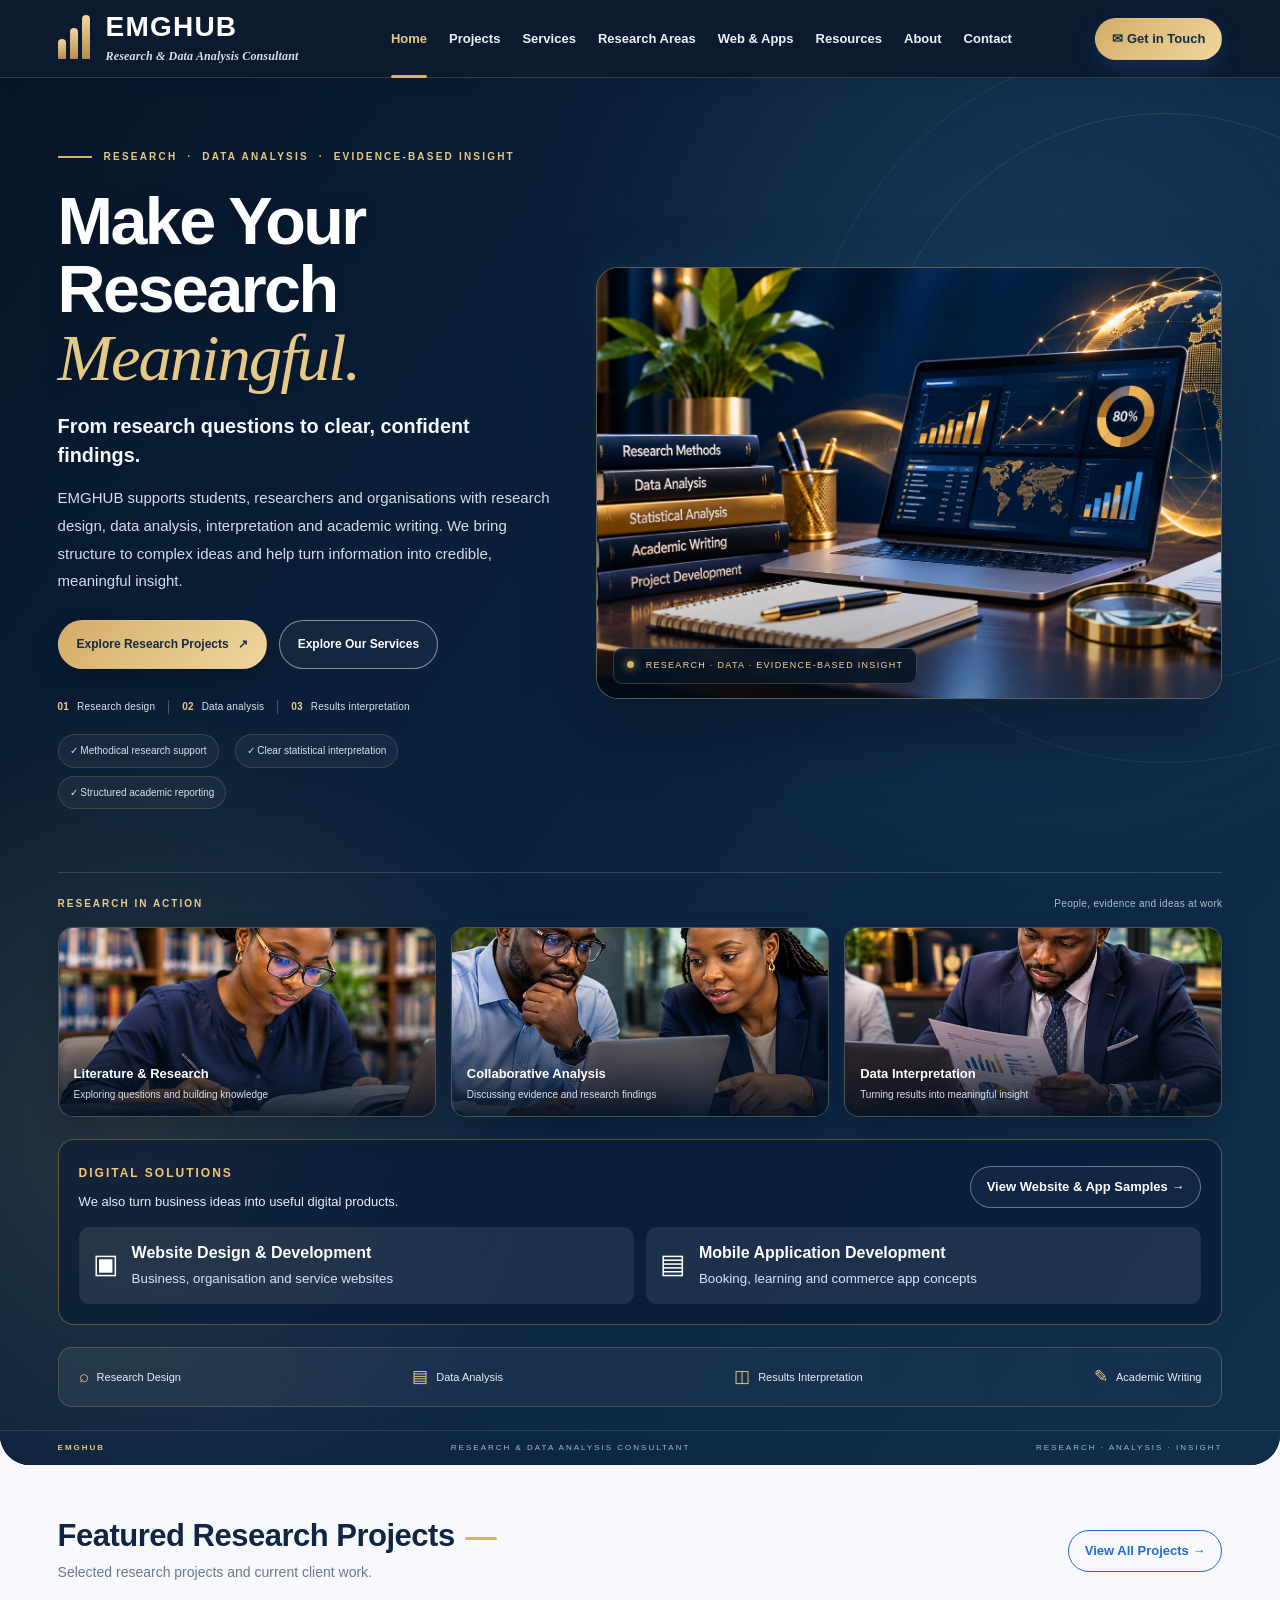
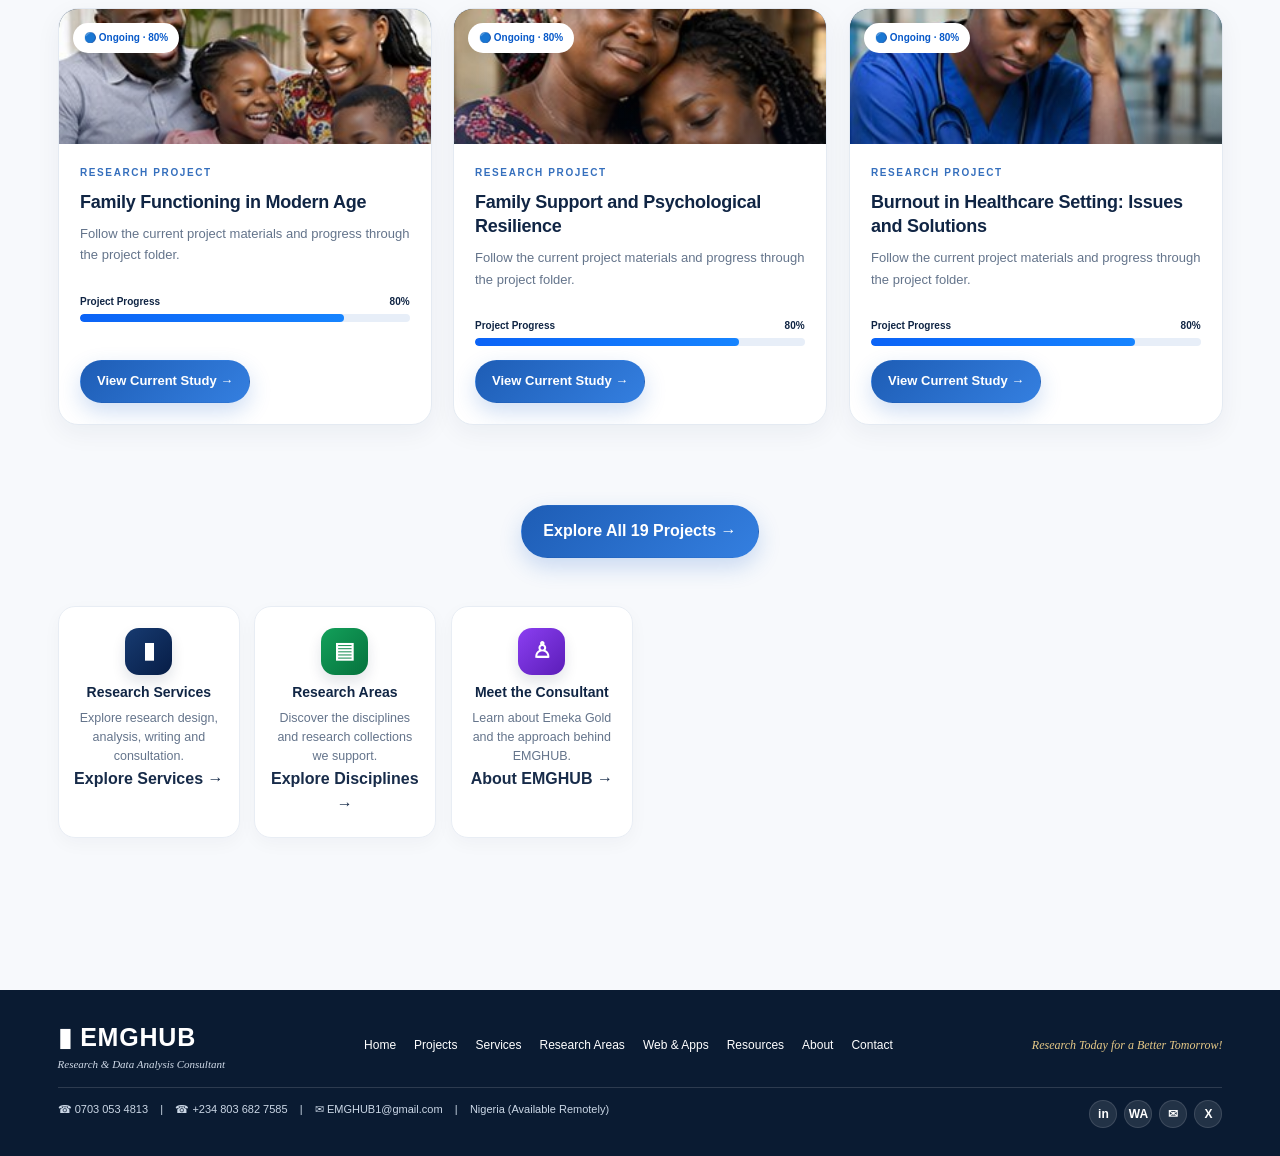
==== commit 6cfce1e9: "Add files via upload" ====
--- a/index.html
+++ b/index.html
@@ -360,6 +360,7 @@
 <a data-page="projects" href="projects.html">Projects</a>
 <a data-page="services" href="services.html">Services</a>
 <a data-page="research-areas" href="research-areas.html">Research Areas</a>
+<a data-page="digital-portfolio" href="digital-portfolio.html">Web &amp; Apps</a>
 <a data-page="resources" href="resources.html">Resources</a>
 <a data-page="about" href="about.html">About</a>
 <a data-page="contact" href="contact.html">Contact</a>
@@ -398,6 +399,13 @@
 <article class="research-photo-card"><img alt="Research professional interpreting charts and statistical results" loading="eager" src="assets/researcher-03.jpg"/><div><b>Data Interpretation</b><span>Turning results into meaningful insight</span></div></article>
 </div>
 </div>
+<div class="digital-solutions-strip" style="margin:22px 0 4px;padding:20px;border:1px solid rgba(245,182,58,.35);border-radius:16px;background:rgba(3,20,48,.48);">
+ <div style="display:flex;justify-content:space-between;align-items:center;gap:15px;flex-wrap:wrap;margin-bottom:13px"><div><b style="color:#f5c76d;letter-spacing:2px;font-size:12px">DIGITAL SOLUTIONS</b><p style="margin:5px 0 0;color:#e5efff;font-size:13px">We also turn business ideas into useful digital products.</p></div><a class="btn outline small" href="digital-portfolio.html">View Website &amp; App Samples →</a></div>
+ <div style="display:grid;grid-template-columns:repeat(2,minmax(0,1fr));gap:12px">
+ <a href="digital-portfolio.html#websites" style="display:flex;align-items:center;gap:13px;padding:14px;border-radius:11px;background:rgba(255,255,255,.09);color:#fff"><span style="font-size:27px">▣</span><span><b>Website Design &amp; Development</b><small style="display:block;color:#d7e5fa;margin-top:4px">Business, organisation and service websites</small></span></a>
+ <a href="digital-portfolio.html#mobile-apps" style="display:flex;align-items:center;gap:13px;padding:14px;border-radius:11px;background:rgba(255,255,255,.09);color:#fff"><span style="font-size:27px">▤</span><span><b>Mobile Application Development</b><small style="display:block;color:#d7e5fa;margin-top:4px">Booking, learning and commerce app concepts</small></span></a>
+ </div>
+</div>
 <div class="hero-service-ribbon"><span><i>⌕</i> Research Design</span><span><i>▤</i> Data Analysis</span><span><i>◫</i> Results Interpretation</span><span><i>✎</i> Academic Writing</span></div>
 </div>
 <div class="hero-bottom-line"><span>EMGHUB</span><span>RESEARCH &amp; DATA ANALYSIS CONSULTANT</span><span>RESEARCH · ANALYSIS · INSIGHT</span></div>
@@ -406,7 +414,7 @@
 <div class="container">
 <div class="footer-top">
 <div class="footer-brand"><strong>▮ EMGHUB</strong><small>Research &amp; Data Analysis Consultant</small></div>
-<div class="footer-links"><a href="index.html">Home</a><a href="projects.html">Projects</a><a href="services.html">Services</a><a href="research-areas.html">Research Areas</a><a href="resources.html">Resources</a><a href="about.html">About</a><a href="contact.html">Contact</a></div>
+<div class="footer-links"><a href="index.html">Home</a><a href="projects.html">Projects</a><a href="services.html">Services</a><a href="research-areas.html">Research Areas</a><a href="digital-portfolio.html">Web &amp; Apps</a><a href="resources.html">Resources</a><a href="about.html">About</a><a href="contact.html">Contact</a></div>
 <div class="footer-note">Research Today for a Better Tomorrow!</div>
 </div>
 <div class="footer-bottom">
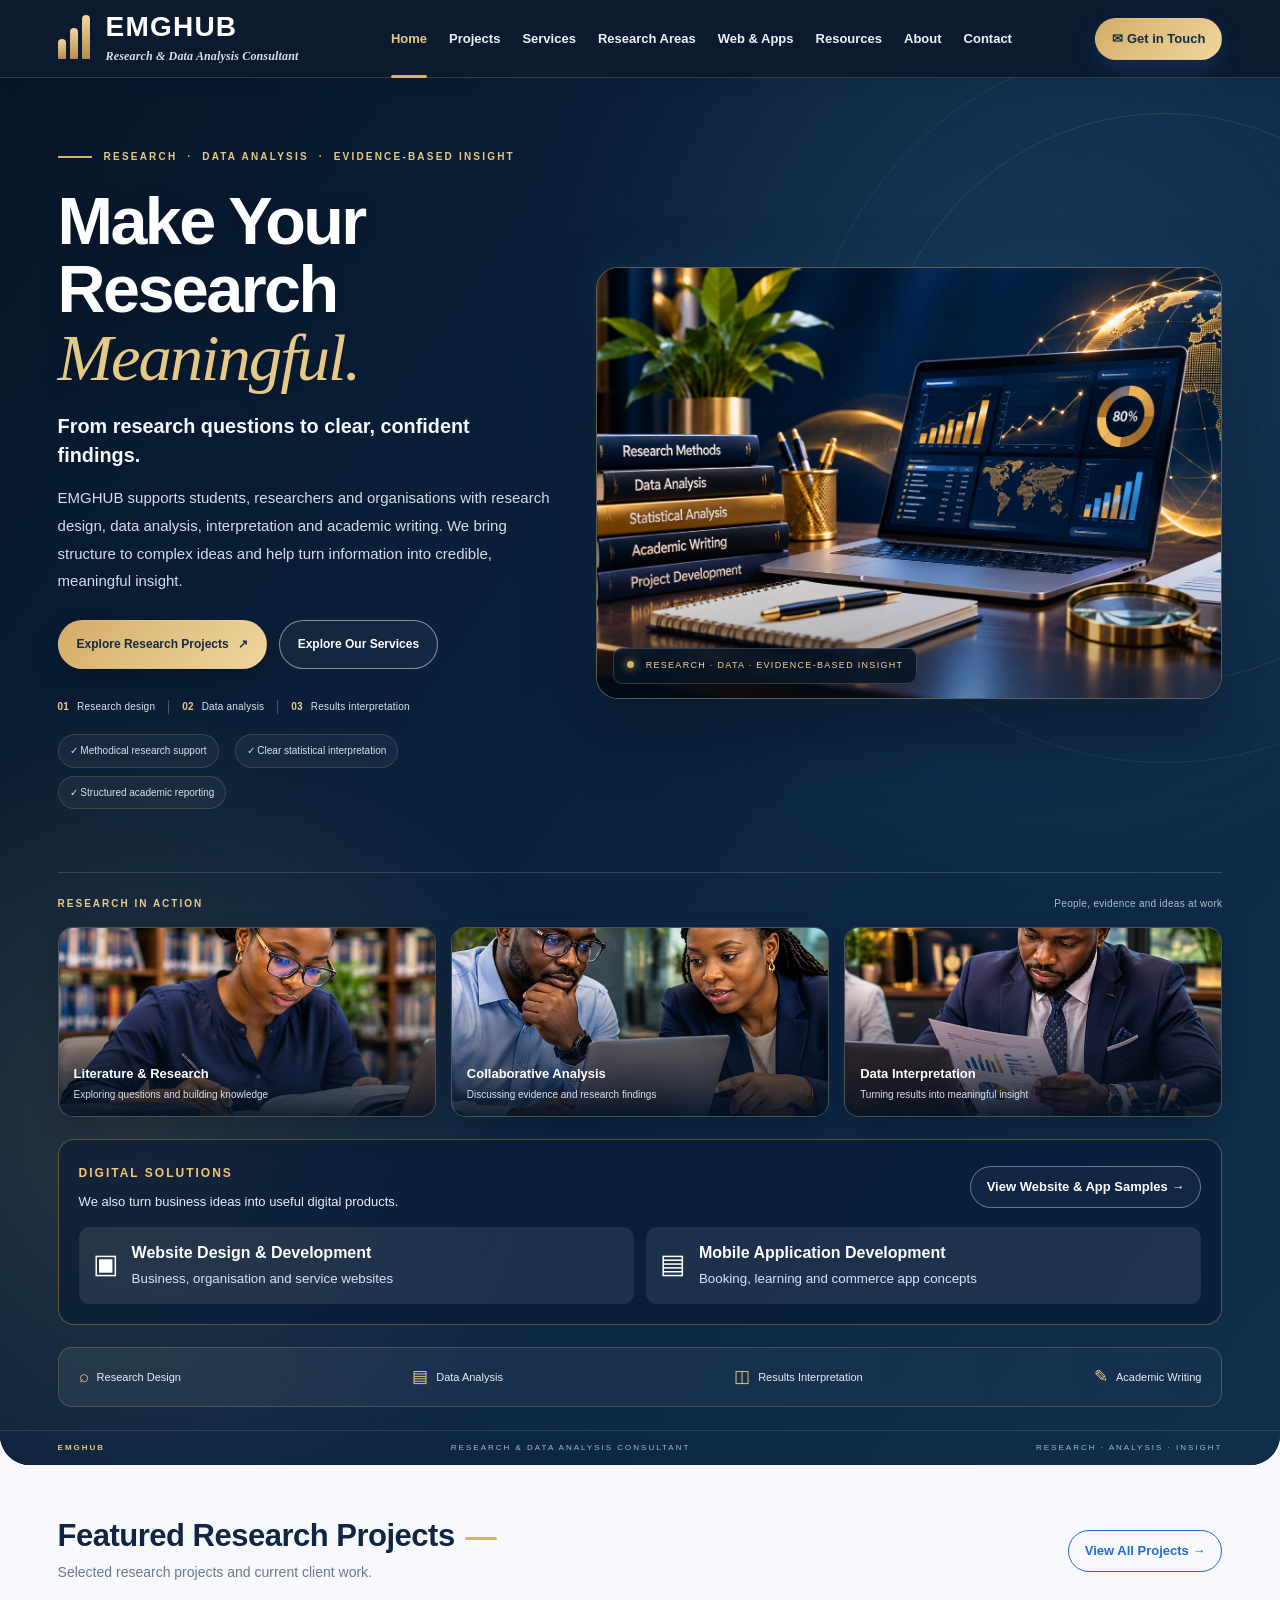
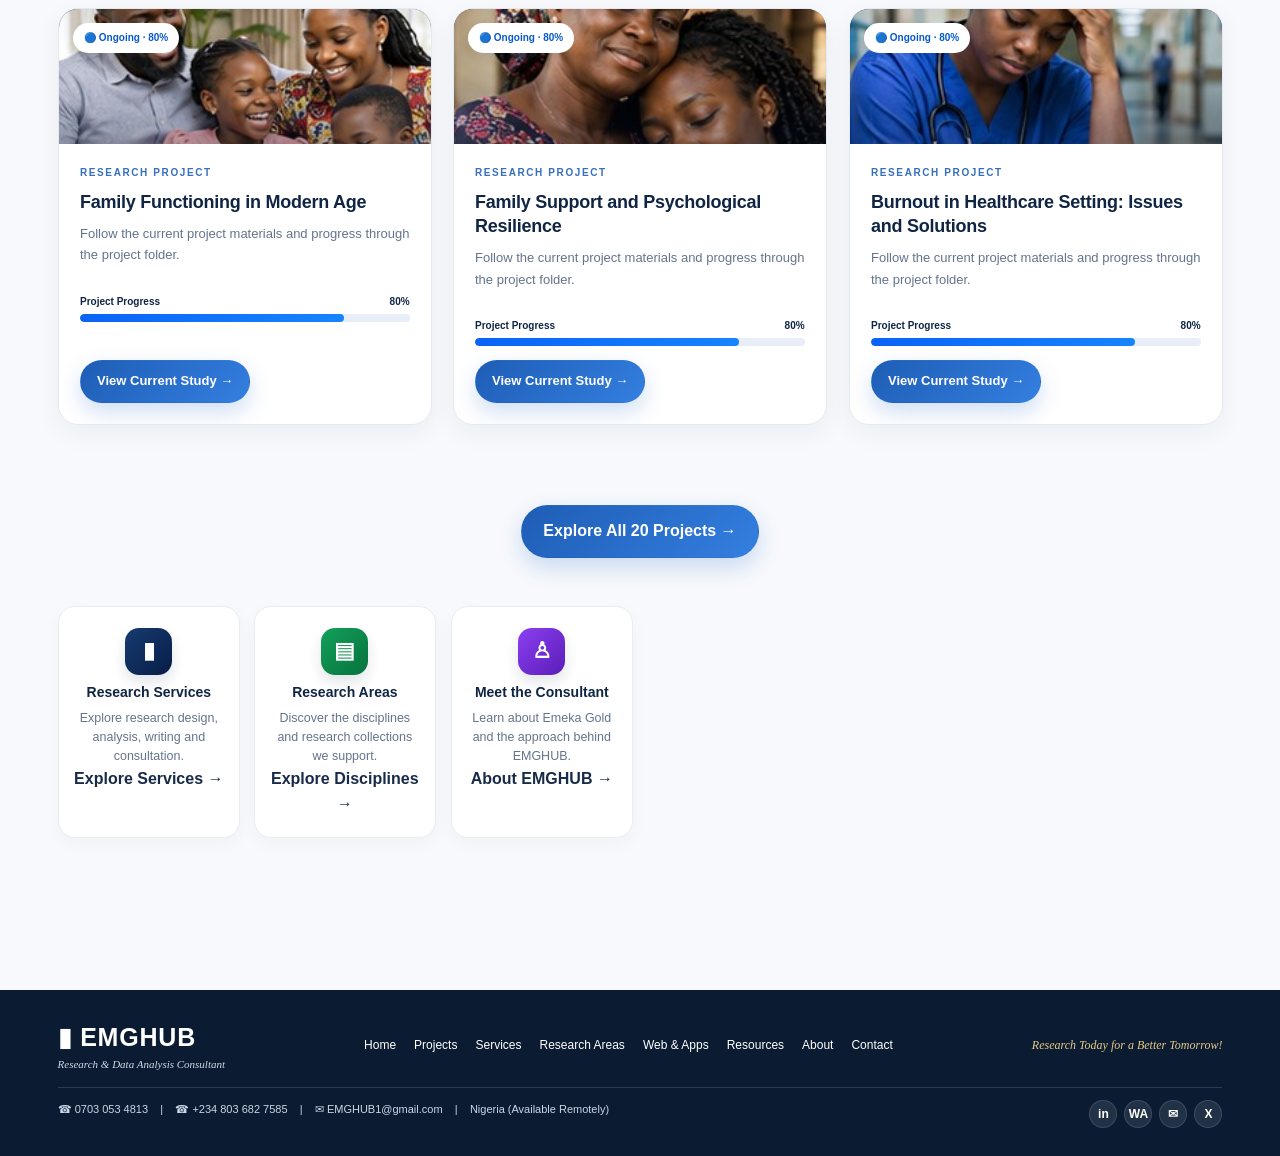
==== commit 253cb3f0: "Add files via upload" ====
--- a/index.html
+++ b/index.html
@@ -349,7 +349,58 @@
 .page-note{padding:24px;border-radius:18px;background:#f5f8fc;border:1px solid #e5ebf3;margin-top:28px}
 .footer a:hover{color:#f5c76d}
 @media(max-width:760px){.page-intro{padding:42px 0 36px}.page-content{padding:32px 0 45px}}
-</style></head><body><header class="topbar">
+</style><style id="emghub-mobile-compat">/* EMGHUB responsive compatibility layer */
+*,*::before,*::after{box-sizing:border-box}
+html{width:100%;overflow-x:hidden;-webkit-text-size-adjust:100%;scroll-behavior:smooth}
+body{width:100%;max-width:100%;overflow-x:hidden;margin:0}
+img,svg,video,iframe{max-width:100%;height:auto}
+button,input,select,textarea{font:inherit;max-width:100%}
+pre,code{max-width:100%;overflow-x:auto}
+@media(max-width:760px){
+  body{font-size:15px}
+  .container,.content,.section,.wrap{width:min(100% - 32px,100%);max-width:100%;margin-left:auto;margin-right:auto}
+  .topbar{height:auto;min-height:0;position:sticky;top:0}
+  .nav{width:92%;gap:10px;flex-wrap:wrap;padding:10px 0}
+  .navlinks,.links{order:3;display:flex;flex:0 0 100%;width:100%;max-width:100%;gap:8px 16px;overflow-x:auto;overflow-y:hidden;white-space:nowrap;padding:7px 0 9px;scrollbar-width:thin;-webkit-overflow-scrolling:touch}
+  .navlinks a,.links a{white-space:nowrap;flex:0 0 auto;padding:7px 0;font-size:12px}
+  .nav .btn{display:none}
+  .hero,.hero-content{min-height:0}
+  .hero{padding-top:38px;padding-bottom:38px}
+  .hero-content{grid-template-columns:minmax(0,1fr)!important;gap:20px;padding-top:18px;padding-bottom:18px}
+  .hero-copy,.hero-text{min-width:0}
+  .hero h1{font-size:clamp(32px,9vw,48px);line-height:1.08;overflow-wrap:anywhere}
+  .hero h2{font-size:clamp(19px,5vw,25px)}
+  .hero p{font-size:14px;line-height:1.65}
+  .hero-actions,.hero-trust{flex-wrap:wrap;gap:10px;justify-content:center}
+  .portrait-wrap{max-width:100%;height:auto}
+  .portrait{max-width:100%;height:auto}
+  .project-grid,.grid,.grid3,.grid4,.grid6,.area-grid,.course-grid,.pt-grid,.process,.about-grid,.contact-grid,.service-grid,.demo-grid,.app-grid{grid-template-columns:1fr!important}
+  .project-card,.service,.box,.card{min-width:0}
+  .section{padding-top:42px;padding-bottom:42px}
+  .section-head{flex-wrap:wrap;gap:12px}
+  .section-head h2{font-size:clamp(23px,6vw,32px)}
+  .footer-top,.footer-bottom{flex-direction:column;align-items:flex-start;gap:18px}
+  .footer-links{display:flex;flex-wrap:wrap;gap:12px}
+  .research-strip,.photo-grid,.research-grid{grid-template-columns:1fr 1fr!important}
+  .research-strip img,.photo-grid img,.research-grid img{width:100%;height:150px;object-fit:cover}
+  .digital-hero,.portfolio-hero{padding:42px 20px}
+  .phone-grid{grid-template-columns:1fr!important;justify-items:center}
+  .phone-mockup{max-width:min(100%,310px)}
+  .table-wrap{max-width:100%;overflow-x:auto}
+  table{min-width:560px}
+  .btn,a.btn{min-height:42px}
+}
+@media(max-width:420px){
+  .container{width:calc(100% - 26px)}
+  .brand{min-width:0;max-width:100%}
+  .brand strong{font-size:20px}
+  .hero h1{font-size:34px}
+  .research-strip,.photo-grid,.research-grid{grid-template-columns:1fr!important}
+  .research-strip img,.photo-grid img,.research-grid img{height:190px}
+  .btn{padding:11px 14px}
+}
+</style>
+</head><body><header class="topbar">
 <div class="container nav">
 <a class="brand" href="index.html">
 <span class="brandmark"><i></i><i></i><i></i></span>
@@ -410,7 +461,7 @@
 </div>
 <div class="hero-bottom-line"><span>EMGHUB</span><span>RESEARCH &amp; DATA ANALYSIS CONSULTANT</span><span>RESEARCH · ANALYSIS · INSIGHT</span></div>
 </section><section class="projects-section" id="projects"><div class="container"><div class="section-head"><div><h2>Featured Research Projects</h2><p>Selected research projects and current client work.</p></div><a class="btn outline small" href="projects.html" style="color:var(--blue);border-color:var(--blue)">View All Projects →</a></div><div class="project-grid"><article class="project-card"><div class="project-visual"><img alt="Family Functioning in Modern Age" class="project-image" loading="lazy" src="assets/project-01.jpg"/><span class="project-status">🔵 Ongoing · 80%</span></div><div class="project-body"><span class="project-type">RESEARCH PROJECT</span><h3>Family Functioning in Modern Age</h3><p>Follow the current project materials and progress through the project folder.</p><div style="margin:10px 0 14px"><div style="display:flex;justify-content:space-between;font-size:10px;font-weight:800;color:var(--navy);margin-bottom:5px"><span>Project Progress</span><span>80%</span></div><div style="height:8px;background:#e7eef8;border-radius:10px;overflow:hidden"><div style="width:80%;height:100%;background:linear-gradient(90deg,#0b63f6,#1684ff);border-radius:10px"></div></div></div><a class="btn primary small" href="https://drive.google.com/drive/folders/1zoVWcaVOCC9xYR_wNDpewJr3U_GWLP_I?usp=sharing" rel="noopener" target="_blank">View Current Study →</a></div></article><article class="project-card"><div class="project-visual"><img alt="Family Support and Psychological Resilience" class="project-image" loading="lazy" src="assets/project-02.jpg"/><span class="project-status">🔵 Ongoing · 80%</span></div><div class="project-body"><span class="project-type">RESEARCH PROJECT</span><h3>Family Support and Psychological Resilience</h3><p>Follow the current project materials and progress through the project folder.</p><div style="margin:10px 0 14px"><div style="display:flex;justify-content:space-between;font-size:10px;font-weight:800;color:var(--navy);margin-bottom:5px"><span>Project Progress</span><span>80%</span></div><div style="height:8px;background:#e7eef8;border-radius:10px;overflow:hidden"><div style="width:80%;height:100%;background:linear-gradient(90deg,#0b63f6,#1684ff);border-radius:10px"></div></div></div><a class="btn primary small" href="https://drive.google.com/drive/folders/1jmJc25FLSsGqvzGqyi12kd1nxjdlCdzC?usp=sharing" rel="noopener" target="_blank">View Current Study →</a></div></article><article class="project-card"><div class="project-visual"><img alt="Burnout in Healthcare Setting: Issues and Solutions" class="project-image" loading="lazy" src="assets/project-03.jpg"/><span class="project-status">🔵 Ongoing · 80%</span></div><div class="project-body"><span class="project-type">RESEARCH PROJECT</span><h3>Burnout in Healthcare Setting: Issues and Solutions</h3><p>Follow the current project materials and progress through the project folder.</p><div style="margin:10px 0 14px"><div style="display:flex;justify-content:space-between;font-size:10px;font-weight:800;color:var(--navy);margin-bottom:5px"><span>Project Progress</span><span>80%</span></div><div style="height:8px;background:#e7eef8;border-radius:10px;overflow:hidden"><div style="width:80%;height:100%;background:linear-gradient(90deg,#0b63f6,#1684ff);border-radius:10px"></div></div></div><a class="btn primary small" href="https://drive.google.com/drive/folders/19wDASl4-_RGM11j2ey6HOhxwLLpvzsr5?usp=sharing" rel="noopener" target="_blank">View Current Study →</a></div></article>
-</div></div></section><div style="text-align:center;margin-top:26px"><a class="btn primary" href="projects.html">Explore All 19 Projects →</a></div><section class="page-content"><div class="container"><div class="grid6"><a class="service" href="services.html"><div class="tile-icon c1">▮</div><h3>Research Services</h3><p>Explore research design, analysis, writing and consultation.</p><b>Explore Services →</b></a><a class="service" href="research-areas.html"><div class="tile-icon c2">▤</div><h3>Research Areas</h3><p>Discover the disciplines and research collections we support.</p><b>Explore Disciplines →</b></a><a class="service" href="about.html"><div class="tile-icon c3">♙</div><h3>Meet the Consultant</h3><p>Learn about Emeka Gold and the approach behind EMGHUB.</p><b>About EMGHUB →</b></a></div></div></section></main><footer class="footer">
+</div></div></section><div style="text-align:center;margin-top:26px"><a class="btn primary" href="projects.html">Explore All 20 Projects →</a></div><section class="page-content"><div class="container"><div class="grid6"><a class="service" href="services.html"><div class="tile-icon c1">▮</div><h3>Research Services</h3><p>Explore research design, analysis, writing and consultation.</p><b>Explore Services →</b></a><a class="service" href="research-areas.html"><div class="tile-icon c2">▤</div><h3>Research Areas</h3><p>Discover the disciplines and research collections we support.</p><b>Explore Disciplines →</b></a><a class="service" href="about.html"><div class="tile-icon c3">♙</div><h3>Meet the Consultant</h3><p>Learn about Emeka Gold and the approach behind EMGHUB.</p><b>About EMGHUB →</b></a></div></div></section></main><footer class="footer">
 <div class="container">
 <div class="footer-top">
 <div class="footer-brand"><strong>▮ EMGHUB</strong><small>Research &amp; Data Analysis Consultant</small></div>
